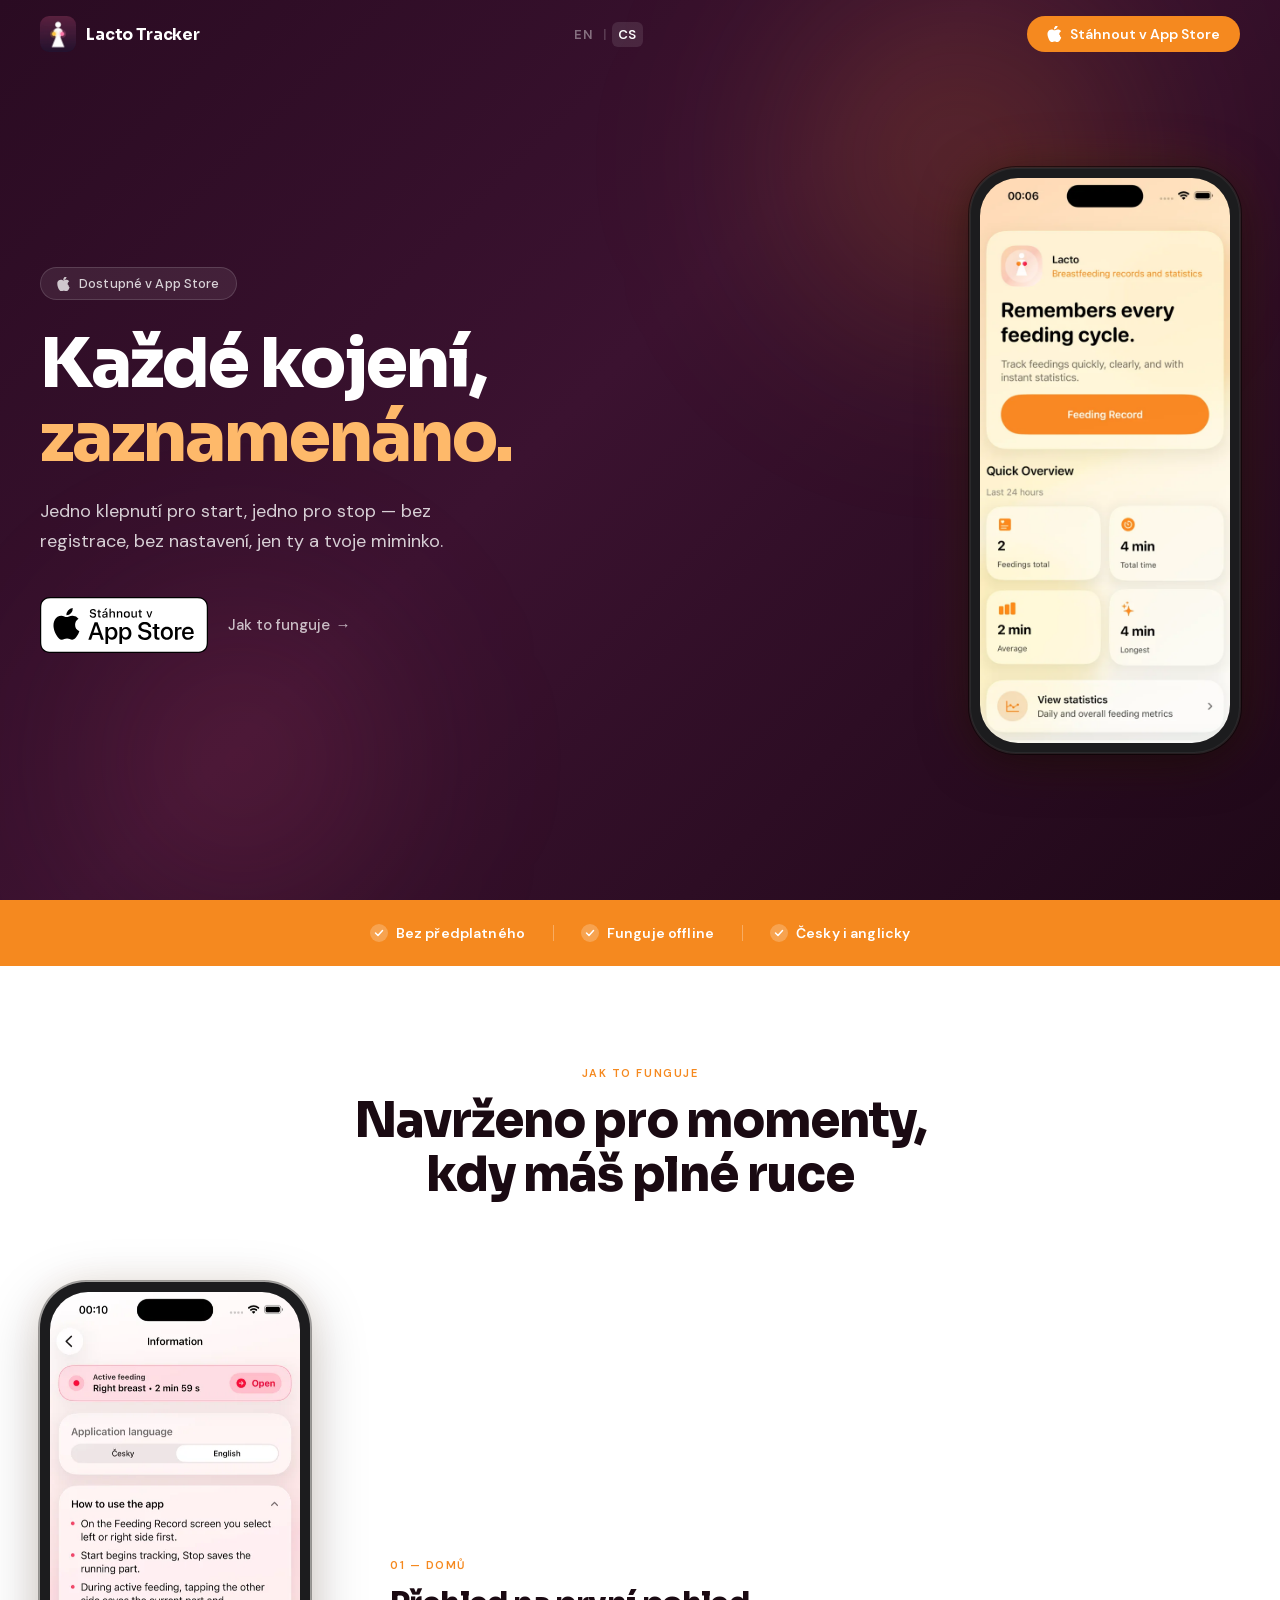
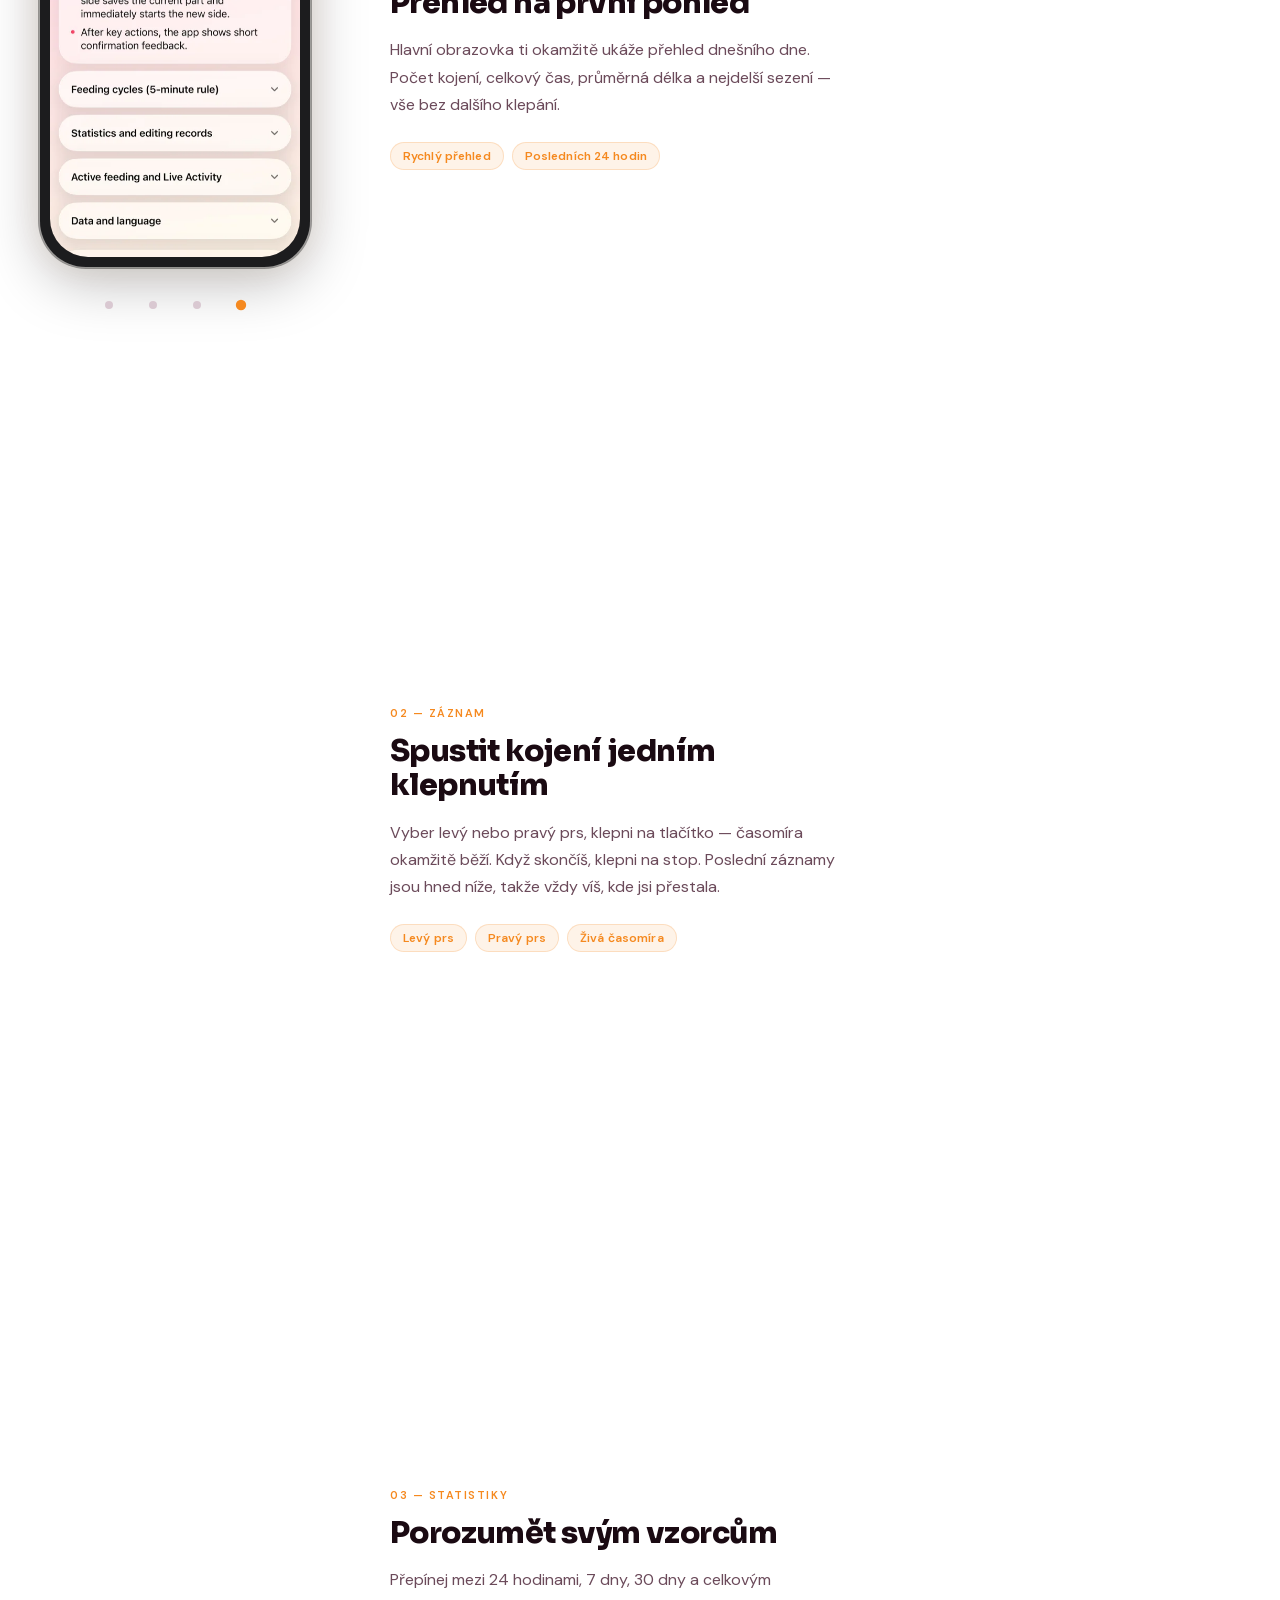
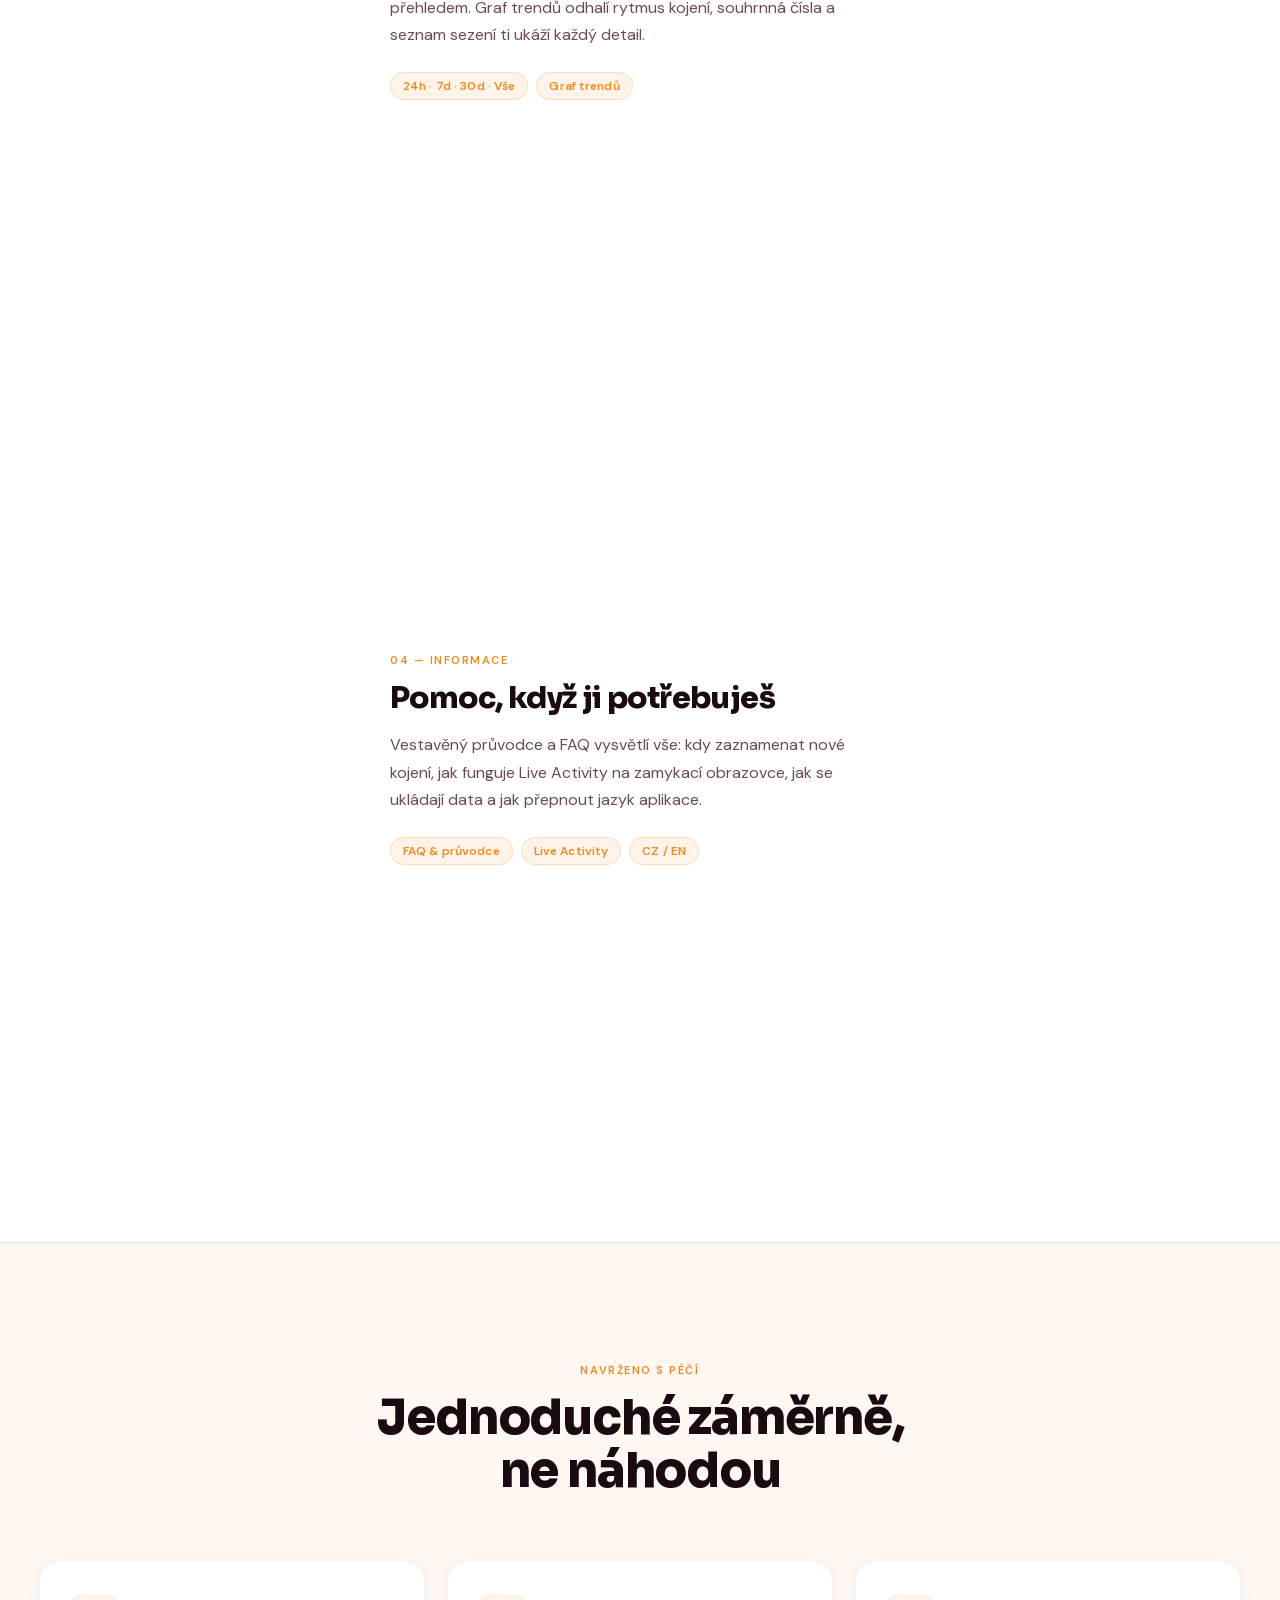
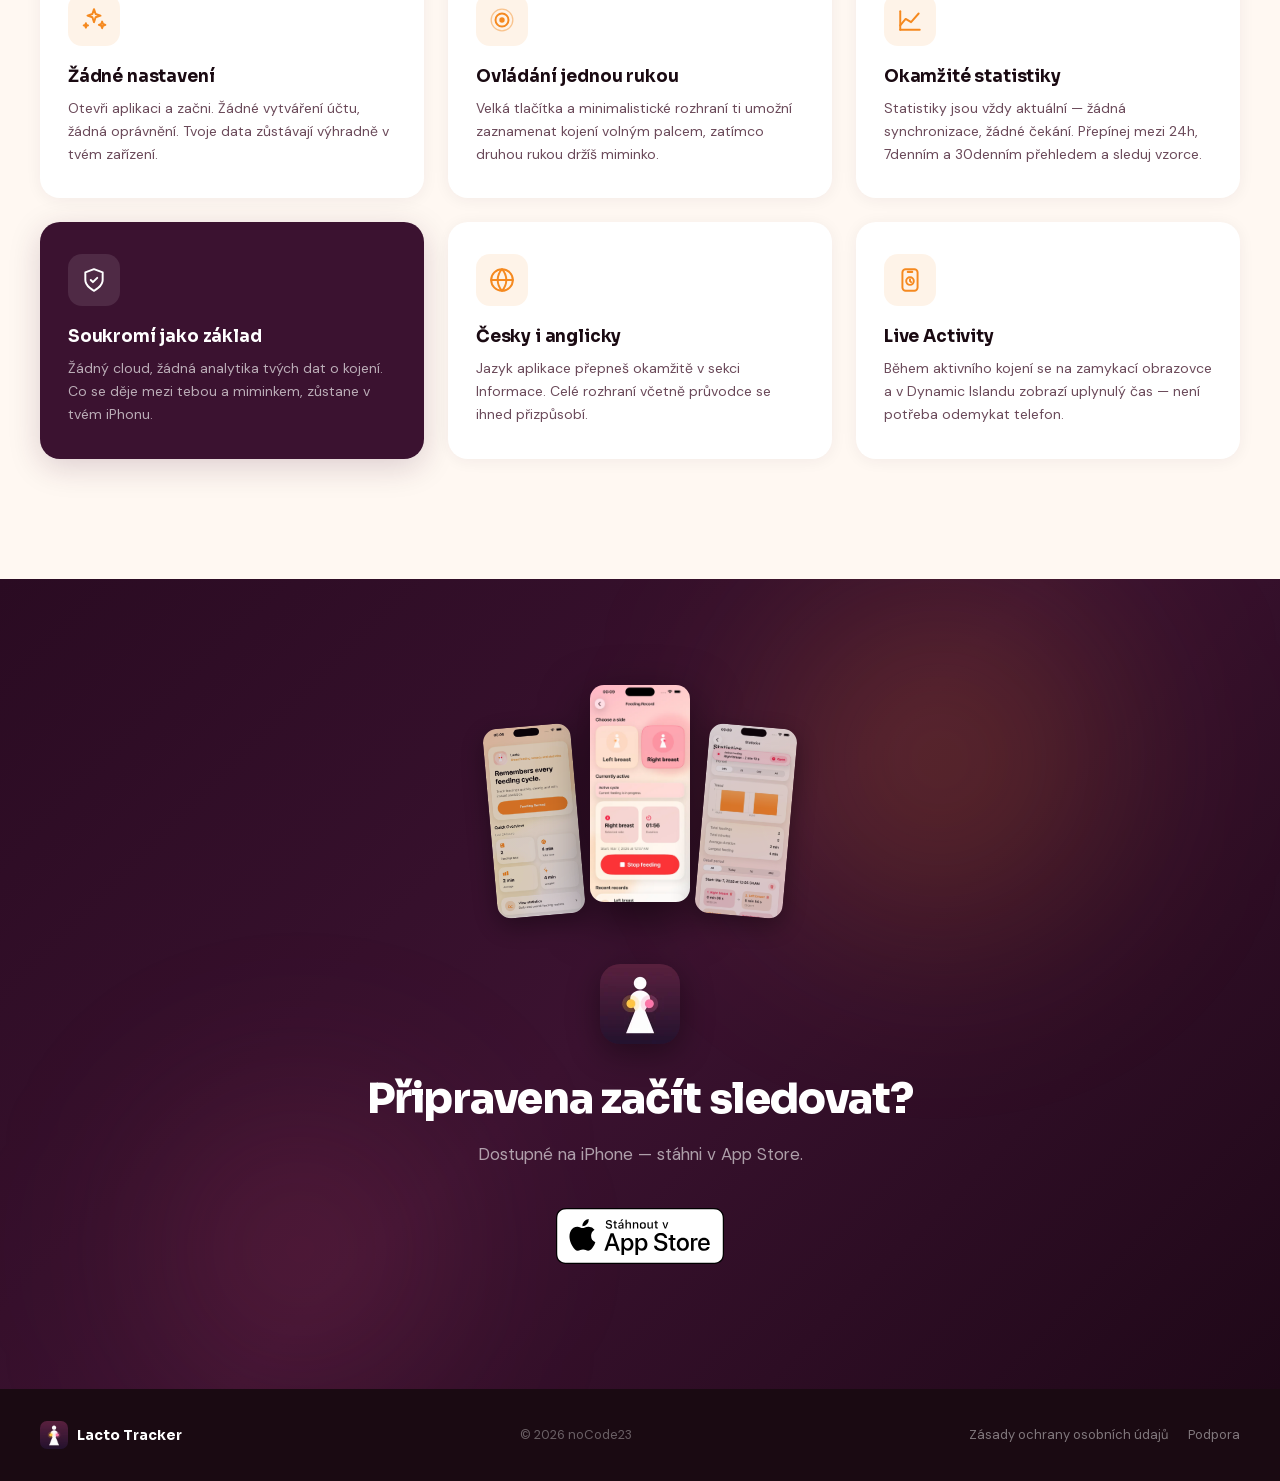
==== index-cs.html @ 5ad86d24 "Fix accessibility: move aria-hidden off showcase-phone-col to not hide buttons Co-Authored-By: Claud" ====
<!DOCTYPE html>
<html lang="cs">
<head>
  <meta charset="UTF-8" />
  <meta name="viewport" content="width=device-width, initial-scale=1.0" />
  <title>Lacto Tracker — Každé kojení, zaznamenáno.</title>
  <meta name="description" content="Jednoduchá aplikace pro sledování kojení. Jedno klepnutí pro start, jedno pro stop. Bez registrace, funguje offline." />
  <meta name="keywords" content="sledování kojení, aplikace kojení, kojení záznam, kojící maminky, aplikace pro maminky, tracker kojení, kojení iPhone, kojení statistiky, délka kojení, levý pravý prs, kojení časomíra, novorozenec kojení" />
  <meta name="author" content="noCode23" />
  <meta name="robots" content="index, follow" />
  <link rel="canonical" href="https://nocode23.github.io/lacto-tracker-web/index-cs.html" />
  <link rel="alternate" hreflang="en"        href="https://nocode23.github.io/lacto-tracker-web/" />
  <link rel="alternate" hreflang="cs"        href="https://nocode23.github.io/lacto-tracker-web/index-cs.html" />
  <link rel="alternate" hreflang="x-default" href="https://nocode23.github.io/lacto-tracker-web/" />
  <link rel="icon" type="image/png" href="assets/images/app_logo.png" />
  <link rel="apple-touch-icon"      href="assets/images/app_logo.png" />

  <!-- Open Graph -->
  <meta property="og:type"        content="website" />
  <meta property="og:url"         content="https://nocode23.github.io/lacto-tracker-web/index-cs.html" />
  <meta property="og:title"       content="Lacto Tracker — Sledování kojení pro nové maminky" />
  <meta property="og:description" content="Jednoduchá aplikace pro sledování kojení. Jedno klepnutí pro start, jedno pro stop. Sleduj levý a pravý prs. Bez registrace, funguje offline." />
  <meta property="og:image"       content="https://nocode23.github.io/lacto-tracker-web/assets/images/og-image.jpg" />
  <meta property="og:image:width"  content="1200" />
  <meta property="og:image:height" content="630" />
  <meta property="og:locale"      content="cs_CZ" />
  <meta property="og:locale:alternate" content="en_US" />
  <meta property="og:site_name"   content="Lacto Tracker" />

  <!-- Twitter Card -->
  <meta name="twitter:card"        content="summary_large_image" />
  <meta name="twitter:title"       content="Lacto Tracker — Sledování kojení pro nové maminky" />
  <meta name="twitter:description" content="Jednoduchá aplikace pro sledování kojení. Jedno klepnutí pro start, jedno pro stop. Sleduj levý a pravý prs. Bez registrace, funguje offline." />
  <meta name="twitter:image"       content="https://nocode23.github.io/lacto-tracker-web/assets/images/og-image.jpg" />

  <!-- iOS / App Store -->
  <meta name="apple-itunes-app" content="app-id=6760203009" />

  <!-- Structured Data -->
  <script type="application/ld+json">
  {
    "@context": "https://schema.org",
    "@type": "SoftwareApplication",
    "name": "Lacto Tracker",
    "description": "Jednoduchá aplikace pro sledování kojení. Jedno klepnutí pro start, jedno pro stop. Sleduj levý a pravý prs. Bez registrace, funguje offline. Jednorázová platba, žádné předplatné.",
    "url": "https://nocode23.github.io/lacto-tracker-web/index-cs.html",
    "applicationCategory": "Utilities/Fitness",
    "operatingSystem": "iOS",
    "offers": {
      "@type": "Offer",
      "price": "79",
      "priceCurrency": "CZK"
    },
    "author": {
      "@type": "Organization",
      "name": "noCode23"
    }
  }
  </script>

  <link rel="stylesheet" href="assets/css/main.css" />
</head>

<body>

  <!-- ═══════════════════════════════════════════════════════════
       NAVIGATION
  ════════════════════════════════════════════════════════════════ -->
  <nav id="nav" aria-label="Hlavní navigace">
    <a href="index-cs.html" class="nav-brand">
      <picture>
        <source srcset="assets/images/app_logo.webp" type="image/webp" />
        <img src="assets/images/app_logo.png" alt="Lacto Tracker ikona" class="nav-logo" />
      </picture>
      <span class="nav-name">Lacto Tracker</span>
    </a>
    <div class="lang-switch">
      <a href="index.html" class="lang-link">EN</a>
      <span class="lang-sep">|</span>
      <a href="index-cs.html" class="lang-link active">CS</a>
    </div>
    <a href="https://apps.apple.com/cz/app/lacto-tracker/id6760203009?l=cs" class="btn-nav-download" aria-label="Stáhnout Lacto Tracker v App Store" target="_blank" rel="noopener">
      <svg viewBox="0 0 20 20" fill="currentColor" aria-hidden="true" width="16" height="16">
        <path d="M15.25 10.68c-.03-2.77 2.27-4.1 2.37-4.17-1.29-1.89-3.3-2.15-4.02-2.17-1.71-.17-3.34 1.01-4.21 1.01-.86 0-2.19-.98-3.59-.95-1.85.03-3.57 1.08-4.52 2.73C-.3 9.77 1.08 14.7 2.8 17.46c.87 1.26 1.92 2.67 3.3 2.62 1.32-.05 1.82-.84 3.42-.84 1.6 0 2.05.84 3.45.81.03 0 .04 0 .07 0 1.4-.02 2.42-1.33 3.31-2.62.63-.91 1.12-1.92 1.43-2.97-.03-.01-1.57-.6-1.59-2.78zM12.22 2.58C13.02 1.59 13.55.24 13.39-.96c-1.19.05-2.66.8-3.52 1.77-.77.88-1.37 2.27-1.2 3.6 1.32.1 2.66-.64 3.55-1.83z"/>
      </svg>
      Stáhnout v App Store
    </a>
  </nav>

  <!-- ═══════════════════════════════════════════════════════════
       HERO
  ════════════════════════════════════════════════════════════════ -->
  <section id="hero" aria-label="Úvod">
    <div class="glow-blob glow-blob--orange" aria-hidden="true"></div>
    <div class="glow-blob glow-blob--pink"   aria-hidden="true"></div>

    <div class="hero-inner">
      <div class="hero-text">
        <div class="hero-badge">
          <svg viewBox="0 0 14 14" fill="rgba(255,255,255,0.75)" aria-hidden="true" width="14" height="14">
            <path d="M10.54 7.35c-.02-1.98 1.62-2.94 1.69-2.98-.92-1.35-2.36-1.53-2.87-1.55-1.22-.12-2.38.72-3 .72-.61 0-1.56-.7-2.56-.68-1.32.02-2.54.77-3.22 1.95C-.22 6.97.77 10.5 2 12.47c.62.9 1.37 1.91 2.35 1.87.94-.04 1.3-.6 2.44-.6 1.14 0 1.46.6 2.46.58.02 0 .03 0 .05 0 1-.01 1.72-.95 2.36-1.87.45-.65.8-1.37 1.02-2.12-.02-.01-1.12-.43-1.14-1.98zM8.73 1.84C9.3 1.14 9.68.17 9.57-.77 8.72-.73 7.72-.22 7.12.49c-.55.63-.98 1.62-.86 2.57.94.07 1.9-.46 2.47-1.22z"/>
          </svg>
          Dostupné v App Store
        </div>

        <h1 class="hero-headline">
          Každé kojení,<br><span class="accent">zaznamenáno.</span>
        </h1>

        <p class="hero-subtitle">
          Jedno klepnutí pro start, jedno pro stop — bez registrace, bez nastavení, jen ty a tvoje miminko.
        </p>

        <div class="hero-ctas">
          <a href="https://apps.apple.com/cz/app/lacto-tracker/id6760203009?l=cs" class="appstore-badge" target="_blank" rel="noopener">
            <img src="assets/images/App_Store_Badge_CZ_RGB_wht_092917.svg" alt="Stáhnout v App Store" />
          </a>
          <a href="#showcase" class="btn-hero-ghost">
            Jak to funguje <span aria-hidden="true">→</span>
          </a>
        </div>
      </div>

      <div class="hero-phone-wrap" aria-hidden="true">
        <div class="iphone-frame">
          <div class="iphone-screen">
            <picture>
              <source srcset="assets/images/main_screen.webp" type="image/webp" />
              <img src="assets/images/main_screen.png" alt="Hlavní obrazovka Lacto Tracker" />
            </picture>
          </div>
        </div>
      </div>
    </div>
  </section>

  <!-- ═══════════════════════════════════════════════════════════
       VALUE STRIP
  ════════════════════════════════════════════════════════════════ -->
  <div id="value-strip" role="list" aria-label="Klíčové vlastnosti">
    <div class="value-strip-inner">
      <div class="value-item" role="listitem">
        <span class="value-check" aria-hidden="true">
          <svg viewBox="0 0 10 10"><polyline points="1.5,5 4,7.5 8.5,2.5" stroke="white" stroke-width="1.5" fill="none" stroke-linecap="round" stroke-linejoin="round"/></svg>
        </span>
        Bez předplatného
      </div>
      <div class="value-item" role="listitem">
        <span class="value-check" aria-hidden="true">
          <svg viewBox="0 0 10 10"><polyline points="1.5,5 4,7.5 8.5,2.5" stroke="white" stroke-width="1.5" fill="none" stroke-linecap="round" stroke-linejoin="round"/></svg>
        </span>
        Funguje offline
      </div>
      <div class="value-item" role="listitem">
        <span class="value-check" aria-hidden="true">
          <svg viewBox="0 0 10 10"><polyline points="1.5,5 4,7.5 8.5,2.5" stroke="white" stroke-width="1.5" fill="none" stroke-linecap="round" stroke-linejoin="round"/></svg>
        </span>
        Česky i anglicky
      </div>
    </div>
  </div>

  <!-- ═══════════════════════════════════════════════════════════
       STICKY SHOWCASE
  ════════════════════════════════════════════════════════════════ -->
  <section id="showcase" aria-label="Jak to funguje">
    <div class="showcase-header fade-in">
      <p class="section-label">Jak to funguje</p>
      <h2 class="section-title">
        <span class="line">Navrženo pro momenty,</span>
        <span class="line">kdy máš plné ruce</span>
      </h2>
    </div>

    <div class="showcase-layout">
      <div class="showcase-phone-col">
        <div class="showcase-iphone" id="showcasePhone" aria-hidden="true">
          <div class="showcase-screen" id="showcaseScreen">
            <picture>
              <source srcset="assets/images/main_screen.webp" type="image/webp" />
              <img src="assets/images/main_screen.png" alt="Hlavní obrazovka" class="active" data-step="0" loading="lazy" />
            </picture>
            <picture>
              <source srcset="assets/images/feeding_record.webp" type="image/webp" />
              <img src="assets/images/feeding_record.png" alt="Záznam kojení" data-step="1" loading="lazy" />
            </picture>
            <picture>
              <source srcset="assets/images/statistics.webp" type="image/webp" />
              <img src="assets/images/statistics.png" alt="Statistiky" data-step="2" loading="lazy" />
            </picture>
            <picture>
              <source srcset="assets/images/information.webp" type="image/webp" />
              <img src="assets/images/information.png" alt="Informace" data-step="3" loading="lazy" />
            </picture>
          </div>
        </div>

        <div class="showcase-dots" id="showcaseDots" role="tablist" aria-label="Obrazovky aplikace">
          <button class="dot active" data-index="0" role="tab" aria-selected="true"  aria-label="Hlavní obrazovka"></button>
          <button class="dot"        data-index="1" role="tab" aria-selected="false" aria-label="Záznam kojení"></button>
          <button class="dot"        data-index="2" role="tab" aria-selected="false" aria-label="Statistiky"></button>
          <button class="dot"        data-index="3" role="tab" aria-selected="false" aria-label="Informace"></button>
        </div>
      </div>

      <div class="showcase-steps-col" id="showcaseSteps">

        <article class="showcase-step active" data-step="0">
          <div class="step-content">
            <p class="step-eyebrow">01 — Domů</p>
            <h3 class="step-title">Přehled na první pohled</h3>
            <p class="step-desc">Hlavní obrazovka ti okamžitě ukáže přehled dnešního dne. Počet kojení, celkový čas, průměrná délka a nejdelší sezení — vše bez dalšího klepání.</p>
            <div class="step-tags">
              <span class="tag">Rychlý přehled</span>
              <span class="tag">Posledních 24 hodin</span>
            </div>
          </div>
        </article>

        <article class="showcase-step" data-step="1">
          <div class="step-content">
            <p class="step-eyebrow">02 — Záznam</p>
            <h3 class="step-title">Spustit kojení jedním klepnutím</h3>
            <p class="step-desc">Vyber levý nebo pravý prs, klepni na tlačítko — časomíra okamžitě běží. Když skončíš, klepni na stop. Poslední záznamy jsou hned níže, takže vždy víš, kde jsi přestala.</p>
            <div class="step-tags">
              <span class="tag">Levý prs</span>
              <span class="tag">Pravý prs</span>
              <span class="tag">Živá časomíra</span>
            </div>
          </div>
        </article>

        <article class="showcase-step" data-step="2">
          <div class="step-content">
            <p class="step-eyebrow">03 — Statistiky</p>
            <h3 class="step-title">Porozumět svým vzorcům</h3>
            <p class="step-desc">Přepínej mezi 24 hodinami, 7 dny, 30 dny a celkovým přehledem. Graf trendů odhalí rytmus kojení, souhrnná čísla a seznam sezení ti ukáží každý detail.</p>
            <div class="step-tags">
              <span class="tag">24h · 7d · 30d · Vše</span>
              <span class="tag">Graf trendů</span>
            </div>
          </div>
        </article>

        <article class="showcase-step" data-step="3">
          <div class="step-content">
            <p class="step-eyebrow">04 — Informace</p>
            <h3 class="step-title">Pomoc, když ji potřebuješ</h3>
            <p class="step-desc">Vestavěný průvodce a FAQ vysvětlí vše: kdy zaznamenat nové kojení, jak funguje Live Activity na zamykací obrazovce, jak se ukládají data a jak přepnout jazyk aplikace.</p>
            <div class="step-tags">
              <span class="tag">FAQ & průvodce</span>
              <span class="tag">Live Activity</span>
              <span class="tag">CZ / EN</span>
            </div>
          </div>
        </article>

      </div>
    </div>
  </section>

  <!-- ═══════════════════════════════════════════════════════════
       FEATURES GRID
  ════════════════════════════════════════════════════════════════ -->
  <section id="features" aria-label="Funkce">
    <div class="features-header fade-in">
      <p class="section-label">Navrženo s péčí</p>
      <h2 class="section-title">
        <span class="line">Jednoduché záměrně,</span>
        <span class="line">ne náhodou</span>
      </h2>
    </div>

    <div class="features-grid" id="featuresGrid">
      <article class="feature-card">
        <div class="feature-icon" aria-hidden="true">
          <svg viewBox="0 0 24 24" fill="none" stroke="currentColor" stroke-width="1.8" stroke-linecap="round" stroke-linejoin="round" width="26" height="26">
            <path d="M12 2l1.5 4.5L18 8l-4.5 1.5L12 14l-1.5-4.5L6 8l4.5-1.5Z"/>
            <path d="M19.5 13.5l.8 2.2 2.2.8-2.2.8-.8 2.2-.8-2.2-2.2-.8 2.2-.8z"/>
            <path d="M4.5 15l.5 1.5 1.5.5-1.5.5-.5 1.5-.5-1.5-1.5-.5 1.5-.5z"/>
          </svg>
        </div>
        <h3 class="feature-title">Žádné nastavení</h3>
        <p class="feature-desc">Otevři aplikaci a začni. Žádné vytváření účtu, žádná oprávnění. Tvoje data zůstávají výhradně v tvém zařízení.</p>
      </article>

      <article class="feature-card">
        <div class="feature-icon" aria-hidden="true">
          <svg viewBox="0 0 24 24" fill="none" stroke="currentColor" stroke-width="1.8" stroke-linecap="round" stroke-linejoin="round" width="26" height="26">
            <circle cx="12" cy="12" r="2.5" fill="currentColor" stroke="none"/>
            <circle cx="12" cy="12" r="6"/>
            <circle cx="12" cy="12" r="10" stroke-width="1.2" opacity="0.45"/>
          </svg>
        </div>
        <h3 class="feature-title">Ovládání jednou rukou</h3>
        <p class="feature-desc">Velká tlačítka a minimalistické rozhraní ti umožní zaznamenat kojení volným palcem, zatímco druhou rukou držíš miminko.</p>
      </article>

      <article class="feature-card">
        <div class="feature-icon" aria-hidden="true">
          <svg viewBox="0 0 24 24" fill="none" stroke="currentColor" stroke-width="1.8" stroke-linecap="round" stroke-linejoin="round" width="26" height="26">
            <polyline points="3 17 8 11 13 14 20 6"/>
            <line x1="3" y1="21" x2="21" y2="21"/>
            <line x1="3" y1="21" x2="3" y2="4"/>
          </svg>
        </div>
        <h3 class="feature-title">Okamžité statistiky</h3>
        <p class="feature-desc">Statistiky jsou vždy aktuální — žádná synchronizace, žádné čekání. Přepínej mezi 24h, 7denním a 30denním přehledem a sleduj vzorce.</p>
      </article>

      <article class="feature-card feature-card--featured">
        <div class="feature-icon" aria-hidden="true">
          <svg viewBox="0 0 24 24" fill="none" stroke="currentColor" stroke-width="1.8" stroke-linecap="round" stroke-linejoin="round" width="26" height="26">
            <path d="M12 22s8-4 8-10V5l-8-3-8 3v7c0 6 8 10 8 10z"/>
            <polyline points="9 12 11 14 15 10"/>
          </svg>
        </div>
        <h3 class="feature-title">Soukromí jako základ</h3>
        <p class="feature-desc">Žádný cloud, žádná analytika tvých dat o kojení. Co se děje mezi tebou a miminkem, zůstane v tvém iPhonu.</p>
      </article>

      <article class="feature-card">
        <div class="feature-icon" aria-hidden="true">
          <svg viewBox="0 0 24 24" fill="none" stroke="currentColor" stroke-width="1.8" stroke-linecap="round" stroke-linejoin="round" width="26" height="26">
            <circle cx="12" cy="12" r="10"/>
            <line x1="2" y1="12" x2="22" y2="12"/>
            <path d="M12 2a15.3 15.3 0 0 1 4 10 15.3 15.3 0 0 1-4 10 15.3 15.3 0 0 1-4-10 15.3 15.3 0 0 1 4-10z"/>
          </svg>
        </div>
        <h3 class="feature-title">Česky i anglicky</h3>
        <p class="feature-desc">Jazyk aplikace přepneš okamžitě v sekci Informace. Celé rozhraní včetně průvodce se ihned přizpůsobí.</p>
      </article>

      <article class="feature-card">
        <div class="feature-icon" aria-hidden="true">
          <svg viewBox="0 0 24 24" fill="none" stroke="currentColor" stroke-width="1.8" stroke-linecap="round" stroke-linejoin="round" width="26" height="26">
            <rect x="5" y="2" width="14" height="20" rx="3"/>
            <rect x="9" y="3.5" width="6" height="2" rx="1" fill="currentColor" stroke="none"/>
            <circle cx="12" cy="13" r="3.5"/>
            <polyline points="12 11.5 12 13 13 14"/>
          </svg>
        </div>
        <h3 class="feature-title">Live Activity</h3>
        <p class="feature-desc">Během aktivního kojení se na zamykací obrazovce a v Dynamic Islandu zobrazí uplynulý čas — není potřeba odemykat telefon.</p>
      </article>
    </div>
  </section>

  <!-- ═══════════════════════════════════════════════════════════
       FINAL CTA
  ════════════════════════════════════════════════════════════════ -->
  <section id="cta" aria-label="Výzva ke stažení">
    <div class="glow-blob glow-blob--orange" style="top:-60px;right:100px;opacity:0.5;" aria-hidden="true"></div>
    <div class="glow-blob glow-blob--pink"   style="bottom:-60px;left:100px;opacity:0.5;" aria-hidden="true"></div>

    <div class="cta-inner fade-in">
      <div class="cta-phones" aria-hidden="true">
        <picture>
          <source srcset="assets/images/main_screen.webp" type="image/webp" />
          <img src="assets/images/main_screen.png" class="cta-phone-thumb" loading="lazy" alt="" />
        </picture>
        <picture>
          <source srcset="assets/images/feeding_record.webp" type="image/webp" />
          <img src="assets/images/feeding_record.png" class="cta-phone-thumb cta-phone-thumb--center" loading="lazy" alt="" />
        </picture>
        <picture>
          <source srcset="assets/images/statistics.webp" type="image/webp" />
          <img src="assets/images/statistics.png" class="cta-phone-thumb cta-phone-thumb--right" loading="lazy" alt="" />
        </picture>
      </div>
      <picture>
        <source srcset="assets/images/app_logo.webp" type="image/webp" />
        <img src="assets/images/app_logo.png" alt="Lacto Tracker ikona" class="cta-logo" loading="lazy" />
      </picture>
      <h2 class="cta-title">Připravena začít sledovat?</h2>
      <p class="cta-subtitle">Dostupné na iPhone — stáhni v App Store.</p>
      <a href="https://apps.apple.com/cz/app/lacto-tracker/id6760203009?l=cs" class="appstore-badge" target="_blank" rel="noopener">
        <img src="assets/images/App_Store_Badge_CZ_RGB_wht_092917.svg" alt="Stáhnout v App Store" loading="lazy" />
      </a>
    </div>
  </section>

  <!-- ═══════════════════════════════════════════════════════════
       FOOTER
  ════════════════════════════════════════════════════════════════ -->
  <footer id="footer">
    <div class="footer-inner">
      <a href="index-cs.html" class="footer-brand">
        <picture>
          <source srcset="assets/images/app_logo.webp" type="image/webp" />
          <img src="assets/images/app_logo.png" alt="Lacto Tracker ikona" class="footer-logo" loading="lazy" />
        </picture>
        <span class="footer-name">Lacto Tracker</span>
      </a>
      <p class="footer-copy">© 2026 noCode23</p>
      <nav class="footer-links" aria-label="Patičkové odkazy">
        <a href="privacy-policy-cs.html" class="footer-link">Zásady ochrany osobních údajů</a>
        <a href="mailto:support@nocode23.com" class="footer-link">Podpora</a>
      </nav>
    </div>
  </footer>

  <script src="assets/js/main.js"></script>

</body>
</html>
---- assets/css/main.css ----
/* ─── Self-hosted Fonts ─────────────────────────────────────── */
@font-face {
  font-family: 'DM Sans';
  font-style: normal;
  font-weight: 300 600;
  font-display: swap;
  src: url('../fonts/dm-sans-latin-ext.woff2') format('woff2');
  unicode-range: U+0100-02BA, U+02BD-02C5, U+02C7-02CC, U+02CE-02D7, U+02DD-02FF, U+0304, U+0308, U+0329, U+1D00-1DBF, U+1E00-1E9F, U+1EF2-1EFF, U+2020, U+20A0-20AB, U+20AD-20C0, U+2113, U+2C60-2C7F, U+A720-A7FF;
}
@font-face {
  font-family: 'DM Sans';
  font-style: normal;
  font-weight: 300 600;
  font-display: swap;
  src: url('../fonts/dm-sans-latin.woff2') format('woff2');
  unicode-range: U+0000-00FF, U+0131, U+0152-0153, U+02BB-02BC, U+02C6, U+02DA, U+02DC, U+0304, U+0308, U+0329, U+2000-206F, U+20AC, U+2122, U+2191, U+2193, U+2212, U+2215, U+FEFF, U+FFFD;
}
@font-face {
  font-family: 'DM Sans';
  font-style: italic;
  font-weight: 400;
  font-display: swap;
  src: url('../fonts/dm-sans-italic-latin-ext.woff2') format('woff2');
  unicode-range: U+0100-02BA, U+02BD-02C5, U+02C7-02CC, U+02CE-02D7, U+02DD-02FF, U+0304, U+0308, U+0329, U+1D00-1DBF, U+1E00-1E9F, U+1EF2-1EFF, U+2020, U+20A0-20AB, U+20AD-20C0, U+2113, U+2C60-2C7F, U+A720-A7FF;
}
@font-face {
  font-family: 'DM Sans';
  font-style: italic;
  font-weight: 400;
  font-display: swap;
  src: url('../fonts/dm-sans-italic-latin.woff2') format('woff2');
  unicode-range: U+0000-00FF, U+0131, U+0152-0153, U+02BB-02BC, U+02C6, U+02DA, U+02DC, U+0304, U+0308, U+0329, U+2000-206F, U+20AC, U+2122, U+2191, U+2193, U+2212, U+2215, U+FEFF, U+FFFD;
}
@font-face {
  font-family: 'Sora';
  font-style: normal;
  font-weight: 400 800;
  font-display: swap;
  src: url('../fonts/sora-latin-ext.woff2') format('woff2');
  unicode-range: U+0100-02BA, U+02BD-02C5, U+02C7-02CC, U+02CE-02D7, U+02DD-02FF, U+0304, U+0308, U+0329, U+1D00-1DBF, U+1E00-1E9F, U+1EF2-1EFF, U+2020, U+20A0-20AB, U+20AD-20C0, U+2113, U+2C60-2C7F, U+A720-A7FF;
}
@font-face {
  font-family: 'Sora';
  font-style: normal;
  font-weight: 400 800;
  font-display: swap;
  src: url('../fonts/sora-latin.woff2') format('woff2');
  unicode-range: U+0000-00FF, U+0131, U+0152-0153, U+02BB-02BC, U+02C6, U+02DA, U+02DC, U+0304, U+0308, U+0329, U+2000-206F, U+20AC, U+2122, U+2191, U+2193, U+2212, U+2215, U+FEFF, U+FFFD;
}

/* ─── Reset & Base ──────────────────────────────────────────── */
*, *::before, *::after { box-sizing: border-box; margin: 0; padding: 0; }

:root {
  --cream:        #FFF8F2;
  --orange:       #F5891F;
  --orange-light: #FEB96A;
  --pink:         #E8527A;
  --plum:         #3B1230;
  --text:         #1A0A12;
  --muted:        #6B4A5A;
  --white:        #FFFFFF;
}

html { scroll-behavior: smooth; }

body {
  font-family: 'DM Sans', sans-serif;
  background: var(--cream);
  color: var(--text);
  overflow-x: hidden;
  -webkit-font-smoothing: antialiased;
}

h1, h2, h3, h4, h5 { font-family: 'Sora', sans-serif; }

img { display: block; max-width: 100%; }

a { text-decoration: none; color: inherit; }

/* ─── Navigation ────────────────────────────────────────────── */
#nav {
  position: fixed;
  top: 0; left: 0; right: 0;
  z-index: 1000;
  padding: 0 40px;
  height: 68px;
  display: flex;
  align-items: center;
  justify-content: space-between;
  transition: background 0.35s ease, backdrop-filter 0.35s ease, box-shadow 0.35s ease;
}

#nav.scrolled {
  background: rgba(59, 18, 48, 0.88);
  backdrop-filter: blur(16px);
  -webkit-backdrop-filter: blur(16px);
  box-shadow: 0 1px 0 rgba(255,255,255,0.06);
}

.nav-brand {
  display: flex;
  align-items: center;
  gap: 10px;
}

.nav-logo {
  width: 36px;
  height: 36px;
  border-radius: 9px;
  object-fit: cover;
  flex-shrink: 0;
}

.nav-name {
  font-family: 'Sora', sans-serif;
  font-weight: 700;
  font-size: 16px;
  color: var(--white);
  letter-spacing: -0.01em;
}

.btn-nav-download {
  display: inline-flex;
  align-items: center;
  gap: 7px;
  background: var(--orange);
  color: var(--white);
  font-family: 'DM Sans', sans-serif;
  font-weight: 600;
  font-size: 14px;
  padding: 9px 20px;
  border-radius: 50px;
  transition: background 0.2s ease, transform 0.15s ease;
  white-space: nowrap;
}

.btn-nav-download:hover {
  background: #e07b14;
  transform: translateY(-1px);
}

/* ─── Hero ──────────────────────────────────────────────────── */
#hero {
  min-height: 100vh;
  background: linear-gradient(135deg, #2a0b22 0%, var(--plum) 45%, #1f0818 100%);
  position: relative;
  overflow: hidden;
  display: flex;
  align-items: center;
  padding: 100px 40px 80px;
}

.glow-blob {
  position: absolute;
  border-radius: 50%;
  filter: blur(90px);
  pointer-events: none;
}

.glow-blob--orange {
  width: 480px;
  height: 480px;
  background: radial-gradient(circle, rgba(245,137,31,0.28) 0%, transparent 70%);
  top: -80px;
  right: 80px;
}

.glow-blob--pink {
  width: 400px;
  height: 400px;
  background: radial-gradient(circle, rgba(232,82,122,0.22) 0%, transparent 70%);
  bottom: -60px;
  left: 40px;
}

/* ─── Hero entrance animations ─────────────────────────────── */
@keyframes heroFadeUp {
  from { opacity: 0; transform: translateY(32px); }
  to   { opacity: 1; transform: translateY(0); }
}

@keyframes heroFadeIn {
  from { opacity: 0; }
  to   { opacity: 1; }
}

@keyframes heroSlideIn {
  from { opacity: 0; transform: translateX(40px) scale(0.96); }
  to   { opacity: 1; transform: translateX(0) scale(1); }
}

.hero-badge    { animation: heroFadeUp 0.6s ease both; animation-delay: 0.1s; }
.hero-headline { animation: heroFadeUp 0.6s ease both; animation-delay: 0.25s; }
.hero-subtitle { animation: heroFadeUp 0.6s ease both; animation-delay: 0.4s; }
.hero-ctas     { animation: heroFadeUp 0.6s ease both; animation-delay: 0.55s; }

.hero-phone-wrap { animation: heroSlideIn 0.8s cubic-bezier(0.22, 1, 0.36, 1) both; animation-delay: 0.3s; }

.glow-blob--orange { animation: heroFadeIn 1.2s ease both; animation-delay: 0.2s; }
.glow-blob--pink   { animation: heroFadeIn 1.2s ease both; animation-delay: 0.4s; }

@media (prefers-reduced-motion: reduce) {
  .hero-badge, .hero-headline, .hero-subtitle, .hero-ctas,
  .hero-phone-wrap, .glow-blob--orange, .glow-blob--pink {
    animation: none;
  }
  .iphone-frame { animation: none; }
}

.hero-inner {
  max-width: 1360px;
  margin: 0 auto;
  width: 100%;
  display: flex;
  align-items: center;
  justify-content: space-between;
  gap: 60px;
  position: relative;
  z-index: 1;
}

.hero-text {
  flex: 1;
  max-width: 520px;
}

.hero-badge {
  display: inline-flex;
  align-items: center;
  gap: 8px;
  background: rgba(255,255,255,0.08);
  border: 1px solid rgba(255,255,255,0.14);
  border-radius: 50px;
  padding: 7px 16px;
  font-size: 13px;
  font-weight: 500;
  color: rgba(255,255,255,0.80);
  margin-bottom: 28px;
  letter-spacing: 0.01em;
}

.hero-badge svg { width: 14px; height: 14px; flex-shrink: 0; }

.hero-headline {
  font-size: clamp(42px, 5.5vw, 68px);
  font-weight: 800;
  line-height: 1.08;
  color: var(--white);
  letter-spacing: -0.03em;
  margin-bottom: 22px;
}

.hero-headline .accent { color: var(--orange-light); }

.hero-subtitle {
  font-size: 18px;
  line-height: 1.65;
  color: rgba(255,255,255,0.80);
  margin-bottom: 40px;
  max-width: 440px;
}

.hero-ctas {
  display: flex;
  align-items: center;
  gap: 20px;
  flex-wrap: wrap;
}

.btn-hero-primary {
  display: inline-flex;
  align-items: center;
  gap: 10px;
  background: var(--orange);
  color: var(--white);
  font-family: 'DM Sans', sans-serif;
  font-weight: 600;
  font-size: 16px;
  padding: 14px 28px;
  border-radius: 50px;
  transition: background 0.2s ease, transform 0.15s ease, box-shadow 0.2s ease;
  box-shadow: 0 4px 24px rgba(245,137,31,0.35);
}

.btn-hero-primary:hover {
  background: #e07b14;
  transform: translateY(-2px);
  box-shadow: 0 8px 32px rgba(245,137,31,0.45);
}

.btn-hero-primary svg { width: 20px; height: 20px; flex-shrink: 0; }

.appstore-badge {
  display: inline-block;
  transition: opacity 0.2s ease, transform 0.15s ease;
}

.appstore-badge:hover {
  opacity: 0.82;
  transform: translateY(-2px);
}

.appstore-badge img {
  display: block;
  height: 56px;
  width: auto;
}

.btn-hero-ghost {
  font-size: 15px;
  font-weight: 500;
  color: rgba(255,255,255,0.72);
  display: inline-flex;
  align-items: center;
  gap: 6px;
  transition: color 0.2s ease;
}

.btn-hero-ghost:hover { color: var(--white); }

/* ─── iPhone Mockup ─────────────────────────────────────────── */
.hero-phone-wrap {
  flex-shrink: 0;
  display: flex;
  justify-content: center;
}

.iphone-frame {
  width: 270px;
  height: 585px;
  background: #1C1C1E;
  border-radius: 46px;
  padding: 10px;
  box-shadow:
    0 0 0 1px rgba(255,255,255,0.10),
    0 0 0 2px rgba(0,0,0,0.5),
    0 8px 48px rgba(0,0,0,0.60),
    0 0 60px rgba(245,137,31,0.15),
    inset 0 0 0 1px rgba(255,255,255,0.06);
  animation: float 6s ease-in-out infinite;
  position: relative;
}

@keyframes float {
  0%   { transform: translateY(0px); }
  50%  { transform: translateY(-16px); }
  100% { transform: translateY(0px); }
}

.iphone-screen {
  width: 100%;
  height: 100%;
  border-radius: 38px;
  overflow: hidden;
  background: #000;
  position: relative;
}

.iphone-screen img {
  width: 100%;
  height: 100%;
  object-fit: cover;
  object-position: top center;
}

/* ─── Value Strip ───────────────────────────────────────────── */
#value-strip {
  background: var(--orange);
  padding: 0 40px;
}

.value-strip-inner {
  max-width: 1360px;
  margin: 0 auto;
  display: flex;
  align-items: center;
  justify-content: center;
  flex-wrap: wrap;
  padding: 20px 0;
}

.value-item {
  display: flex;
  align-items: center;
  gap: 8px;
  font-size: 14px;
  font-weight: 600;
  color: var(--white);
  padding: 4px 28px;
  letter-spacing: 0.01em;
  position: relative;
}

.value-item + .value-item::before {
  content: '';
  position: absolute;
  left: 0;
  top: 50%;
  transform: translateY(-50%);
  height: 16px;
  width: 1px;
  background: rgba(255,255,255,0.3);
}

.value-check {
  width: 18px;
  height: 18px;
  background: rgba(255,255,255,0.22);
  border-radius: 50%;
  display: flex;
  align-items: center;
  justify-content: center;
  flex-shrink: 0;
}

.value-check svg { width: 10px; height: 10px; }

/* ─── Section helpers ───────────────────────────────────────── */
.section-label {
  font-family: 'DM Sans', sans-serif;
  font-size: 11px;
  font-weight: 700;
  letter-spacing: 0.14em;
  text-transform: uppercase;
  color: var(--orange);
  margin-bottom: 14px;
}

.section-title {
  font-size: clamp(30px, 3.8vw, 48px);
  font-weight: 800;
  letter-spacing: -0.025em;
  line-height: 1.12;
  color: var(--text);
}

.section-title .line { display: block; }

/* ─── Fade-in animation ─────────────────────────────────────── */
.fade-in {
  opacity: 0;
  transform: translateY(28px);
  transition: opacity 0.65s ease, transform 0.65s ease;
}

.fade-in.visible {
  opacity: 1;
  transform: translateY(0);
}

/* ─── Sticky Showcase ───────────────────────────────────────── */
#showcase {
  background: var(--white);
  padding: 100px 40px 0;
}

.showcase-header {
  max-width: 1360px;
  margin: 0 auto 80px;
  text-align: center;
}

.showcase-layout {
  max-width: 1360px;
  margin: 0 auto;
  display: flex;
  align-items: flex-start;
  gap: 80px;
}

.showcase-phone-col {
  flex: 0 0 auto;
  width: 270px;
  position: sticky;
  top: calc(50vh - 292px);
}

.showcase-iphone {
  width: 270px;
  height: 585px;
  background: #1C1C1E;
  border-radius: 46px;
  padding: 10px;
  box-shadow:
    0 0 0 1px rgba(255,255,255,0.10),
    0 0 0 2px rgba(0,0,0,0.35),
    0 16px 56px rgba(0,0,0,0.25),
    0 0 40px rgba(245,137,31,0.08);
  position: relative;
}

.showcase-screen {
  width: 100%;
  height: 100%;
  border-radius: 38px;
  overflow: hidden;
  background: #000;
  position: relative;
}

.showcase-screen img {
  position: absolute;
  inset: 0;
  width: 100%;
  height: 100%;
  object-fit: cover;
  object-position: top center;
  transition: opacity 0.5s ease;
}

.showcase-screen img.active { opacity: 1; }
.showcase-screen img:not(.active) { opacity: 0; }

.showcase-dots {
  display: flex;
  justify-content: center;
  gap: 0;
  margin-top: 16px;
}

.dot {
  width: 44px;
  height: 44px;
  border-radius: 50%;
  background: transparent;
  cursor: pointer;
  border: none;
  padding: 0;
  position: relative;
  flex-shrink: 0;
}

.dot::after {
  content: '';
  position: absolute;
  width: 8px;
  height: 8px;
  border-radius: 50%;
  background: #D9C8D1;
  top: 50%;
  left: 50%;
  transform: translate(-50%, -50%);
  transition: background 0.25s ease, transform 0.25s ease;
}

.dot.active::after {
  background: var(--orange);
  transform: translate(-50%, -50%) scale(1.3);
}

.showcase-steps-col {
  flex: 1;
  padding-bottom: 100px;
}

.showcase-step {
  min-height: 85vh;
  display: flex;
  align-items: center;
  opacity: 0.25;
  transition: opacity 0.4s ease;
}

.showcase-step.active { opacity: 1; }

.step-content { max-width: 460px; }

.step-eyebrow {
  font-size: 11px;
  font-weight: 700;
  letter-spacing: 0.14em;
  text-transform: uppercase;
  color: var(--orange);
  margin-bottom: 14px;
}

.step-title {
  font-family: 'Sora', sans-serif;
  font-size: 30px;
  font-weight: 800;
  letter-spacing: -0.02em;
  line-height: 1.15;
  color: var(--text);
  margin-bottom: 16px;
}

.step-desc {
  font-size: 16px;
  line-height: 1.7;
  color: var(--muted);
  margin-bottom: 24px;
}

.step-tags {
  display: flex;
  flex-wrap: wrap;
  gap: 8px;
}

.tag {
  display: inline-block;
  font-size: 12px;
  font-weight: 600;
  color: var(--orange);
  background: rgba(245,137,31,0.10);
  border: 1px solid rgba(245,137,31,0.20);
  padding: 5px 12px;
  border-radius: 50px;
  letter-spacing: 0.01em;
}

/* ─── Features Grid ─────────────────────────────────────────── */
#features {
  background: var(--cream);
  padding: 120px 40px;
  border-top: 1px solid #EDE0D8;
}

.features-header {
  max-width: 1360px;
  margin: 0 auto 64px;
  text-align: center;
}

.features-grid {
  max-width: 1360px;
  margin: 0 auto;
  display: grid;
  grid-template-columns: repeat(3, 1fr);
  gap: 24px;
}

.feature-card {
  background: var(--white);
  border-radius: 20px;
  padding: 32px 28px;
  box-shadow: 0 2px 16px rgba(59,18,48,0.06);
  transition: transform 0.25s ease, box-shadow 0.25s ease;
  opacity: 0;
  transform: translateY(28px);
}

.feature-card.visible {
  opacity: 1;
  transform: translateY(0);
  transition: opacity 0.55s ease, transform 0.55s ease, box-shadow 0.25s ease;
}

.feature-card:hover {
  transform: translateY(-5px);
  box-shadow: 0 8px 32px rgba(59,18,48,0.10);
}

.feature-icon {
  width: 52px;
  height: 52px;
  background: rgba(245,137,31,0.10);
  border-radius: 14px;
  display: flex;
  align-items: center;
  justify-content: center;
  margin-bottom: 20px;
  color: var(--orange);
}

.feature-title {
  font-family: 'Sora', sans-serif;
  font-size: 17px;
  font-weight: 700;
  color: var(--text);
  margin-bottom: 10px;
  letter-spacing: -0.01em;
}

.feature-desc {
  font-size: 14px;
  line-height: 1.65;
  color: var(--muted);
}

.feature-card--featured {
  background: var(--plum);
  box-shadow: 0 8px 32px rgba(59,18,48,0.18);
}

.feature-card--featured .feature-title { color: var(--white); }
.feature-card--featured .feature-desc  { color: rgba(255,255,255,0.65); }
.feature-card--featured .feature-icon  { background: rgba(255,255,255,0.10); color: var(--white); }
.feature-card--featured:hover          { box-shadow: 0 12px 40px rgba(59,18,48,0.28); }

/* ─── Final CTA ─────────────────────────────────────────────── */
#cta {
  background: linear-gradient(135deg, #2a0b22 0%, var(--plum) 50%, #1f0818 100%);
  padding: 120px 40px;
  text-align: center;
  position: relative;
  overflow: hidden;
}

#cta .glow-blob { opacity: 0.6; }

.cta-inner {
  position: relative;
  z-index: 1;
  max-width: 600px;
  margin: 0 auto;
}

.cta-phones {
  display: flex;
  justify-content: center;
  align-items: flex-end;
  gap: 12px;
  margin-bottom: 48px;
}

.cta-phone-thumb {
  width: 88px;
  height: 190px;
  object-fit: cover;
  object-position: top;
  border-radius: 14px;
  box-shadow: 0 8px 24px rgba(0,0,0,0.45);
  opacity: 0.80;
  transform: rotate(-5deg);
}

.cta-phone-thumb--center {
  width: 100px;
  height: 217px;
  opacity: 1;
  transform: rotate(0deg) translateY(-14px);
  box-shadow: 0 16px 48px rgba(0,0,0,0.55);
}

.cta-phone-thumb--right { transform: rotate(5deg); }

.cta-logo {
  width: 80px;
  height: 80px;
  border-radius: 20px;
  margin: 0 auto 28px;
  object-fit: cover;
  box-shadow: 0 8px 32px rgba(0,0,0,0.4);
}

.cta-title {
  font-size: clamp(28px, 4vw, 42px);
  font-weight: 800;
  color: var(--white);
  letter-spacing: -0.025em;
  margin-bottom: 16px;
}

.cta-subtitle {
  font-size: 17px;
  color: rgba(255,255,255,0.60);
  line-height: 1.6;
  margin-bottom: 40px;
}

.btn-cta {
  display: inline-flex;
  align-items: center;
  gap: 10px;
  background: var(--orange);
  color: var(--white);
  font-family: 'DM Sans', sans-serif;
  font-weight: 600;
  font-size: 16px;
  padding: 15px 32px;
  border-radius: 50px;
  box-shadow: 0 4px 28px rgba(245,137,31,0.40);
  transition: background 0.2s ease, transform 0.15s ease, box-shadow 0.2s ease;
}

.btn-cta:hover {
  background: #e07b14;
  transform: translateY(-2px);
  box-shadow: 0 8px 40px rgba(245,137,31,0.50);
}

.btn-cta svg { width: 20px; height: 20px; }

/* ─── Footer ────────────────────────────────────────────────── */
#footer {
  background: #1A0A12;
  padding: 32px 40px;
}

.footer-inner {
  max-width: 1360px;
  margin: 0 auto;
  display: flex;
  align-items: center;
  justify-content: space-between;
  gap: 20px;
  flex-wrap: wrap;
}

.footer-brand {
  display: flex;
  align-items: center;
  gap: 9px;
}

.footer-logo {
  width: 28px;
  height: 28px;
  border-radius: 7px;
  object-fit: cover;
}

.footer-name {
  font-family: 'Sora', sans-serif;
  font-size: 14px;
  font-weight: 700;
  color: var(--white);
}

.footer-copy {
  font-size: 13px;
  color: rgba(255,255,255,0.35);
}

.footer-links { display: flex; gap: 20px; }

.footer-link {
  font-size: 13px;
  color: rgba(255,255,255,0.45);
  transition: color 0.2s ease;
}

.footer-link:hover { color: rgba(255,255,255,0.80); }

/* ─── Responsive ────────────────────────────────────────────── */
@media (max-width: 768px) {
  #nav { padding: 0 20px; }
  .nav-name { font-size: 15px; }
  .btn-nav-download { font-size: 13px; padding: 8px 16px; }

  #hero { padding: 90px 24px 60px; }
  .hero-inner { flex-direction: column-reverse; align-items: center; gap: 40px; text-align: center; }
  .hero-text { max-width: 100%; }
  .hero-badge { margin-left: auto; margin-right: auto; }
  .hero-subtitle { margin-left: auto; margin-right: auto; }
  .hero-ctas { justify-content: center; }
  .glow-blob--orange { width: 280px; height: 280px; right: -40px; top: -40px; }
  .glow-blob--pink   { width: 240px; height: 240px; left: -40px; }

  #value-strip { padding: 0 24px; }
  .value-item { padding: 4px 16px; font-size: 13px; }

  #showcase { padding: 80px 24px 0; }
  .showcase-header { margin-bottom: 48px; }
  .showcase-layout { flex-direction: column; align-items: center; gap: 40px; }
  .showcase-phone-col { position: relative; top: unset; width: 220px; }
  .showcase-iphone { width: 220px; height: 477px; }
  .showcase-steps-col { padding-bottom: 60px; width: 100%; }
  .showcase-step { min-height: 0; padding: 48px 0; opacity: 1; }

  #features { padding: 80px 24px; }
  .features-grid { grid-template-columns: 1fr; gap: 16px; }

  #cta { padding: 80px 24px; }
  .cta-phones { gap: 8px; }
  .cta-phone-thumb { width: 72px; height: 156px; }
  .cta-phone-thumb--center { width: 84px; height: 182px; }

  #footer { padding: 28px 24px; }
  .footer-inner { flex-direction: column; text-align: center; gap: 12px; }
  .footer-brand { justify-content: center; }

  #privacy-hero  { padding: 110px 24px 60px; }
  #privacy-content { padding: 60px 24px 80px; }
  .privacy-lead  { padding: 22px 20px; }
  .privacy-section { padding: 22px 20px; gap: 14px; }
}

@media (max-width: 480px) {
  .hero-headline { font-size: 36px; }
  .value-item + .value-item::before { display: none; }
  .value-strip-inner { flex-direction: column; gap: 4px; }

  .nav-name { display: none; }

  .lang-switch {
    border: 1px solid rgba(255,255,255,0.20);
    border-radius: 8px;
    padding: 2px 4px;
    margin-right: 10px;
  }

  .lang-link { color: rgba(255,255,255,0.65); }
  .lang-link.active {
    color: var(--white);
    background: rgba(255,255,255,0.14);
  }
}

/* ─── Privacy pages ─────────────────────────────────────────── */
#privacy-hero {
  background: linear-gradient(135deg, #2a0b22 0%, var(--plum) 45%, #1f0818 100%);
  padding: 140px 40px 80px;
  position: relative;
  overflow: hidden;
  text-align: center;
}

#privacy-hero .glow-blob { opacity: 0.5; }

.privacy-hero-inner {
  position: relative;
  z-index: 1;
  max-width: 680px;
  margin: 0 auto;
}

.privacy-hero-inner .section-label { margin-bottom: 16px; }

.privacy-hero-inner h1 {
  font-family: 'Sora', sans-serif;
  font-size: clamp(32px, 5vw, 52px);
  font-weight: 800;
  color: var(--white);
  letter-spacing: -0.03em;
  line-height: 1.1;
  margin-bottom: 16px;
}

.privacy-updated {
  font-size: 14px;
  color: rgba(255,255,255,0.65);
}

#privacy-content {
  background: var(--cream);
  padding: 80px 40px 100px;
}

.privacy-inner {
  max-width: 760px;
  margin: 0 auto;
}

.privacy-lead {
  background: var(--white);
  border-radius: 20px;
  padding: 28px 32px;
  margin-bottom: 48px;
  box-shadow: 0 2px 16px rgba(59,18,48,0.06);
}

.privacy-lead p {
  font-size: 16px;
  line-height: 1.7;
  color: var(--muted);
  margin: 0 0 12px;
}

.privacy-lead p:last-child { margin-bottom: 0; }

.privacy-lead ul {
  margin: 12px 0 0;
  padding-left: 20px;
  color: var(--muted);
  font-size: 15px;
  line-height: 1.8;
}

.privacy-warning {
  display: flex;
  align-items: flex-start;
  gap: 10px;
  margin-top: 16px;
  padding: 12px 16px;
  background: rgba(245,137,31,0.08);
  border: 1px solid rgba(245,137,31,0.25);
  border-radius: 12px;
  font-size: 14px;
  font-weight: 600;
  color: #8a4b00;
}

.privacy-sections {
  display: flex;
  flex-direction: column;
  gap: 16px;
}

.privacy-section {
  background: var(--white);
  border-radius: 20px;
  padding: 28px 32px;
  box-shadow: 0 2px 16px rgba(59,18,48,0.06);
  display: flex;
  gap: 20px;
  align-items: flex-start;
}

.privacy-section--contact {
  background: linear-gradient(135deg, #fff8f2, #fff3eb);
  border: 1px solid rgba(245,137,31,0.18);
}

.privacy-num {
  flex-shrink: 0;
  width: 36px;
  height: 36px;
  border-radius: 10px;
  background: rgba(245,137,31,0.12);
  color: var(--orange);
  font-family: 'Sora', sans-serif;
  font-weight: 800;
  font-size: 14px;
  display: flex;
  align-items: center;
  justify-content: center;
}

.privacy-section-body h2 {
  font-family: 'Sora', sans-serif;
  font-size: 16px;
  font-weight: 700;
  color: var(--text);
  letter-spacing: -0.01em;
  margin-bottom: 8px;
}

.privacy-section-body p {
  font-size: 15px;
  line-height: 1.7;
  color: var(--muted);
  margin: 0;
}

.privacy-section-body a {
  color: var(--orange);
  text-decoration: underline;
  text-decoration-thickness: 1px;
  text-underline-offset: 2px;
}

/* ─── Language switcher ─────────────────────────────────────── */
.lang-switch {
  display: flex;
  align-items: center;
  gap: 4px;
  font-size: 13px;
  font-weight: 600;
  letter-spacing: 0.04em;
  margin-right: 16px;
}

.lang-link {
  color: rgba(255,255,255,0.40);
  padding: 4px 6px;
  border-radius: 6px;
  transition: color 0.2s ease, background 0.2s ease;
}

.lang-link:hover { color: rgba(255,255,255,0.85); }

.lang-link.active {
  color: var(--white);
  background: rgba(255,255,255,0.10);
}

.lang-sep {
  color: rgba(255,255,255,0.18);
  user-select: none;
}

/* ─── Tablet (769px – 1100px) ──────────────────────────────── */
@media (min-width: 769px) and (max-width: 1100px) {
  .features-grid { grid-template-columns: repeat(2, 1fr); }
  .showcase-layout { gap: 48px; }
  .hero-inner { gap: 40px; }
  .hero-text { max-width: 420px; }
}

/* ─── Large screens (1440px+) ───────────────────────────────── */
@media (min-width: 1440px) {
  /* Bigger hero phone */
  .iphone-frame {
    width: 310px;
    height: 672px;
  }

  .iphone-screen {
    border-radius: 44px;
  }

  /* More breathing room in hero */
  .hero-inner { gap: 100px; }
  .hero-text   { max-width: 600px; }
  .hero-subtitle { max-width: 520px; }

  /* Bigger showcase phone */
  .showcase-phone-col {
    width: 310px;
    top: calc(50vh - 336px);
  }

  .showcase-iphone {
    width: 310px;
    height: 672px;
  }

  .showcase-iphone .showcase-screen {
    border-radius: 44px;
  }

  .showcase-layout { gap: 120px; }
  .step-content    { max-width: 560px; }
  .step-title      { font-size: 36px; }
  .step-desc       { font-size: 17px; }
}

/* ─── Extra large screens (1920px+) ────────────────────────── */
@media (min-width: 1920px) {
  .iphone-frame {
    width: 340px;
    height: 737px;
  }

  .showcase-phone-col {
    width: 340px;
    top: calc(50vh - 368px);
  }

  .showcase-iphone {
    width: 340px;
    height: 737px;
  }

  .showcase-layout { gap: 160px; }
  .step-content    { max-width: 640px; }
}
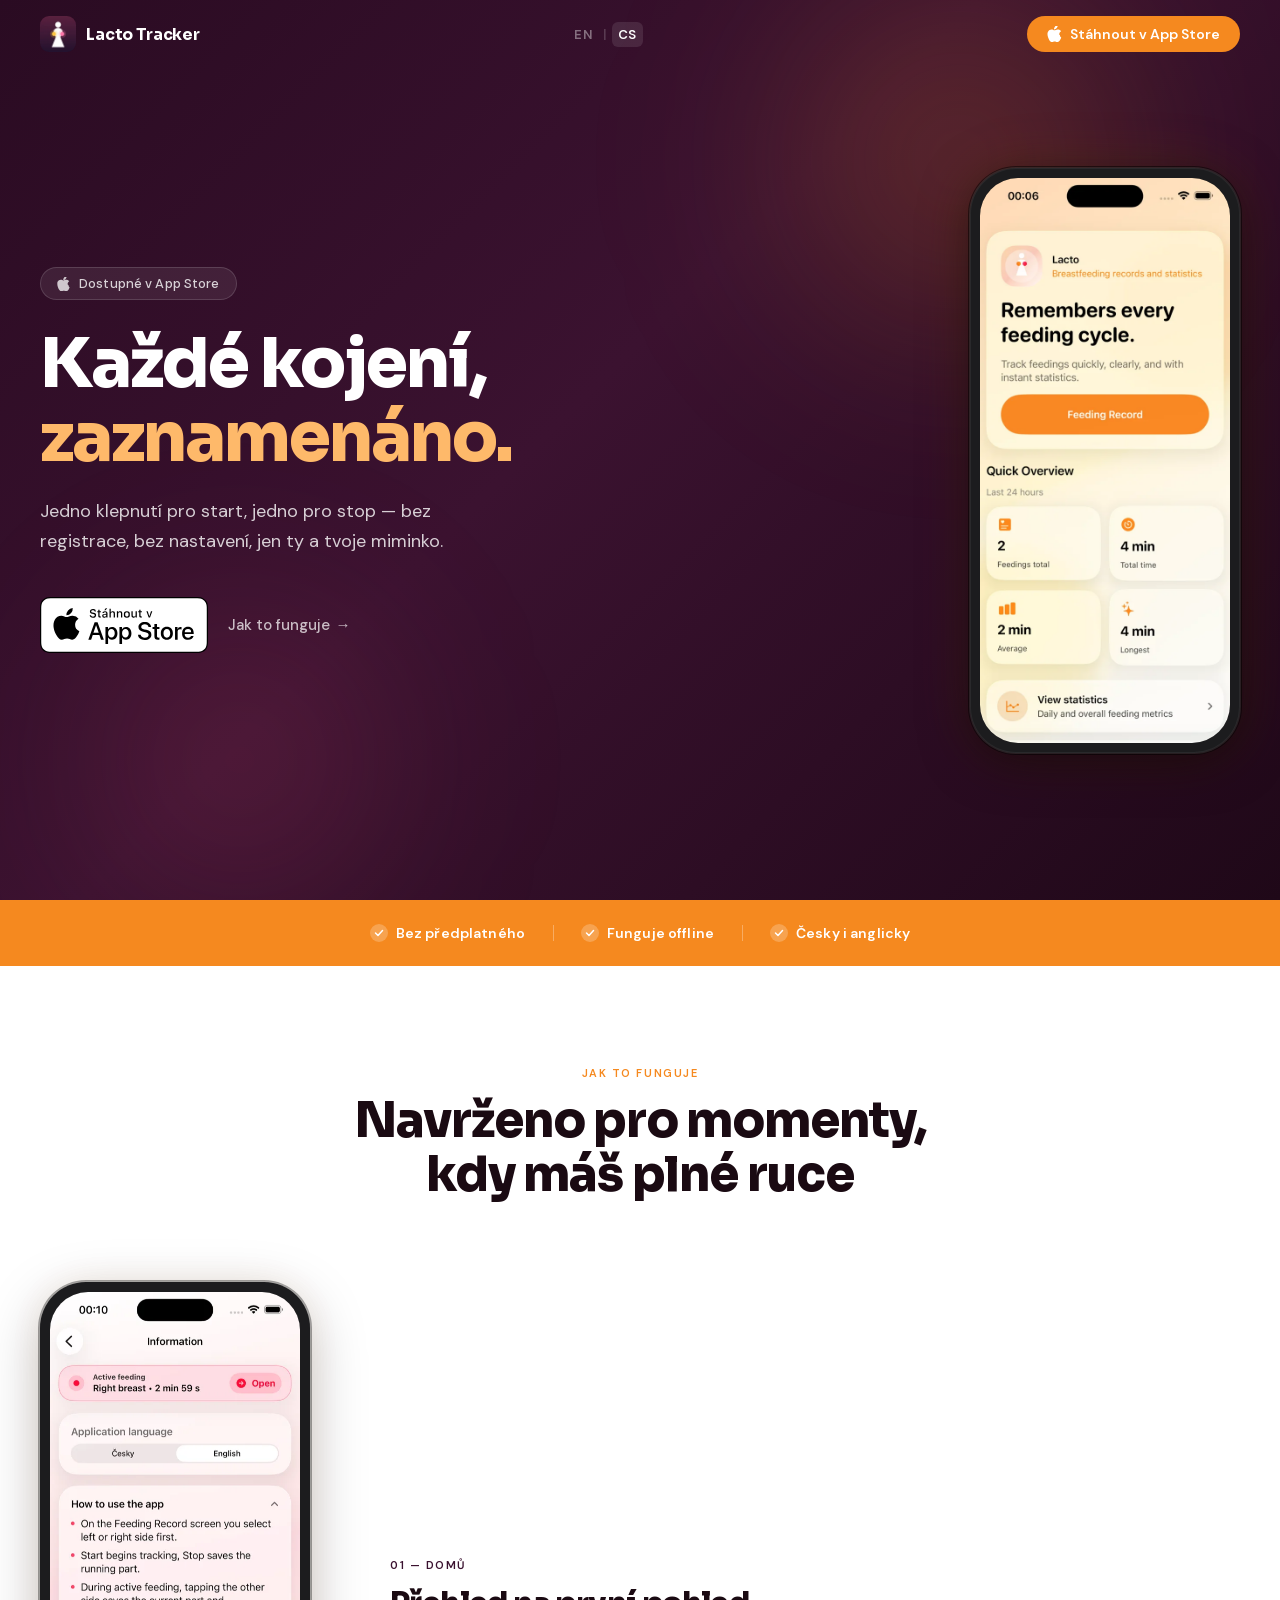
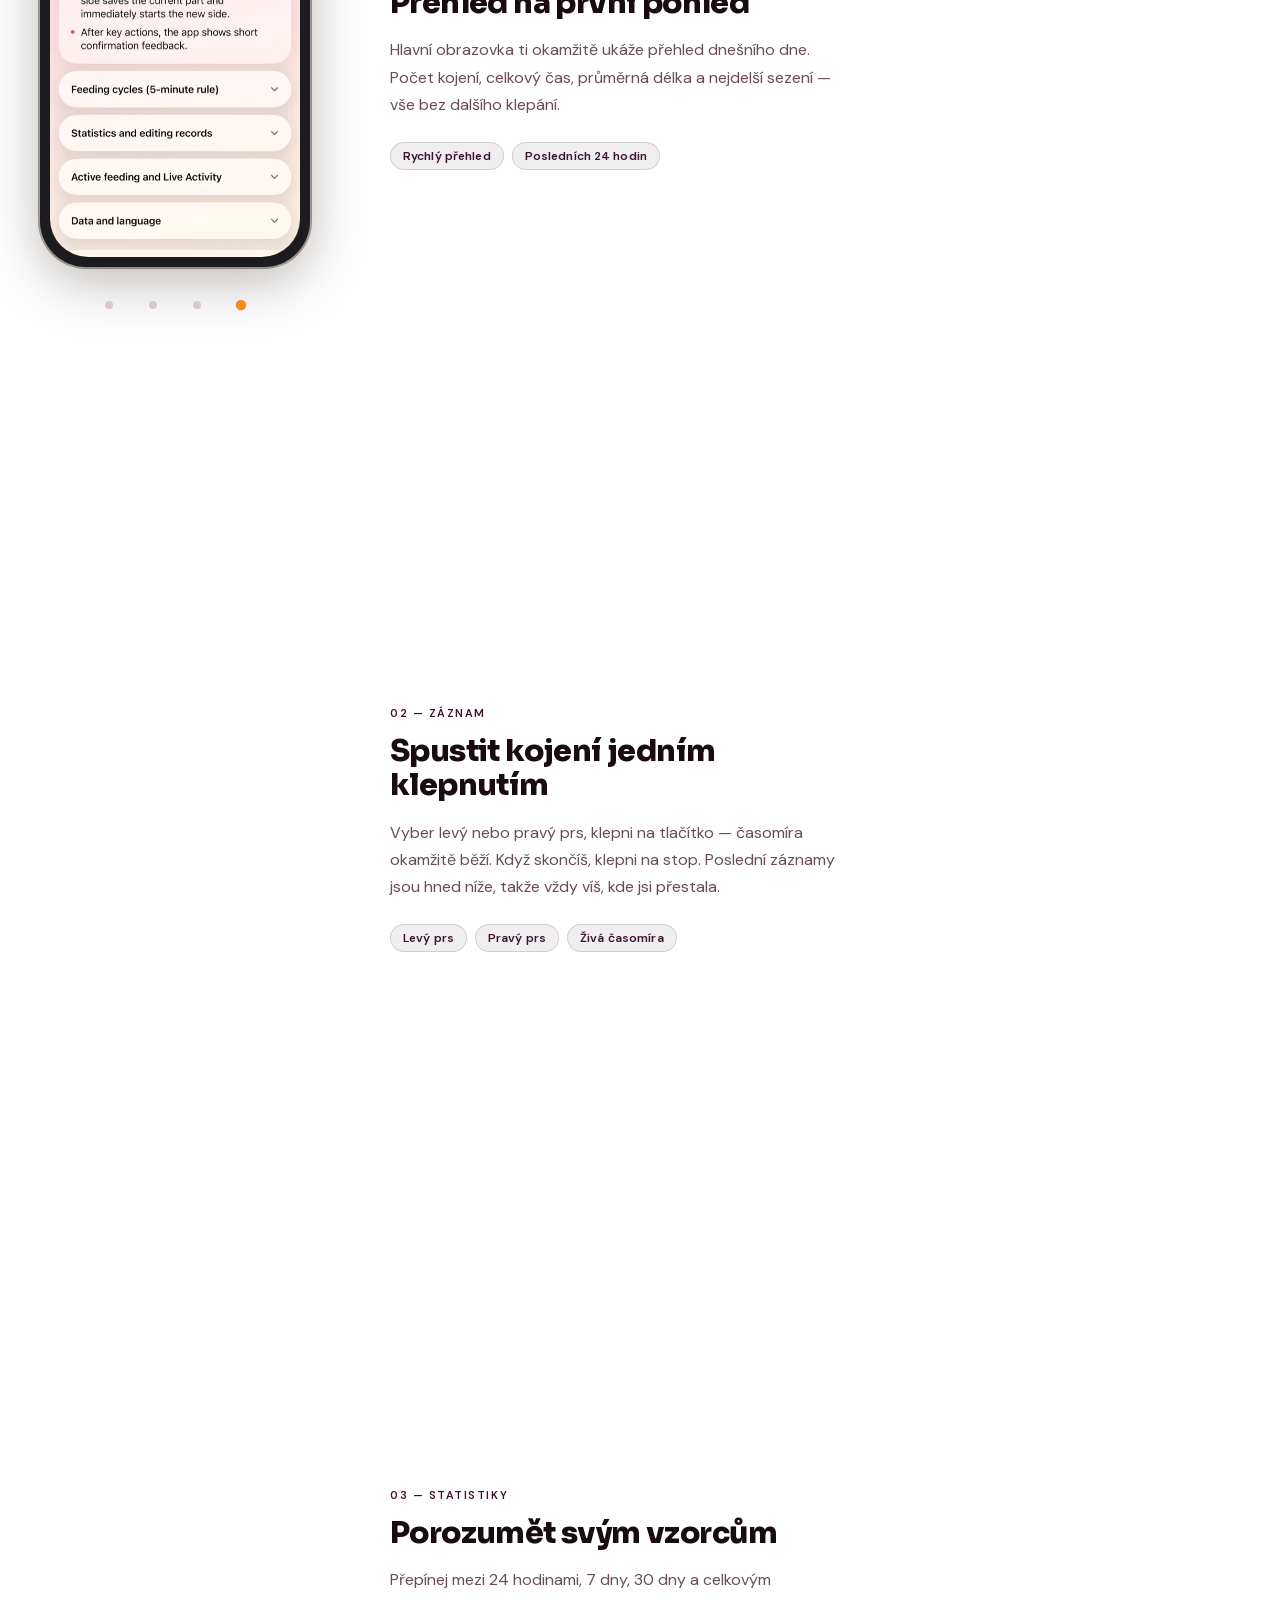
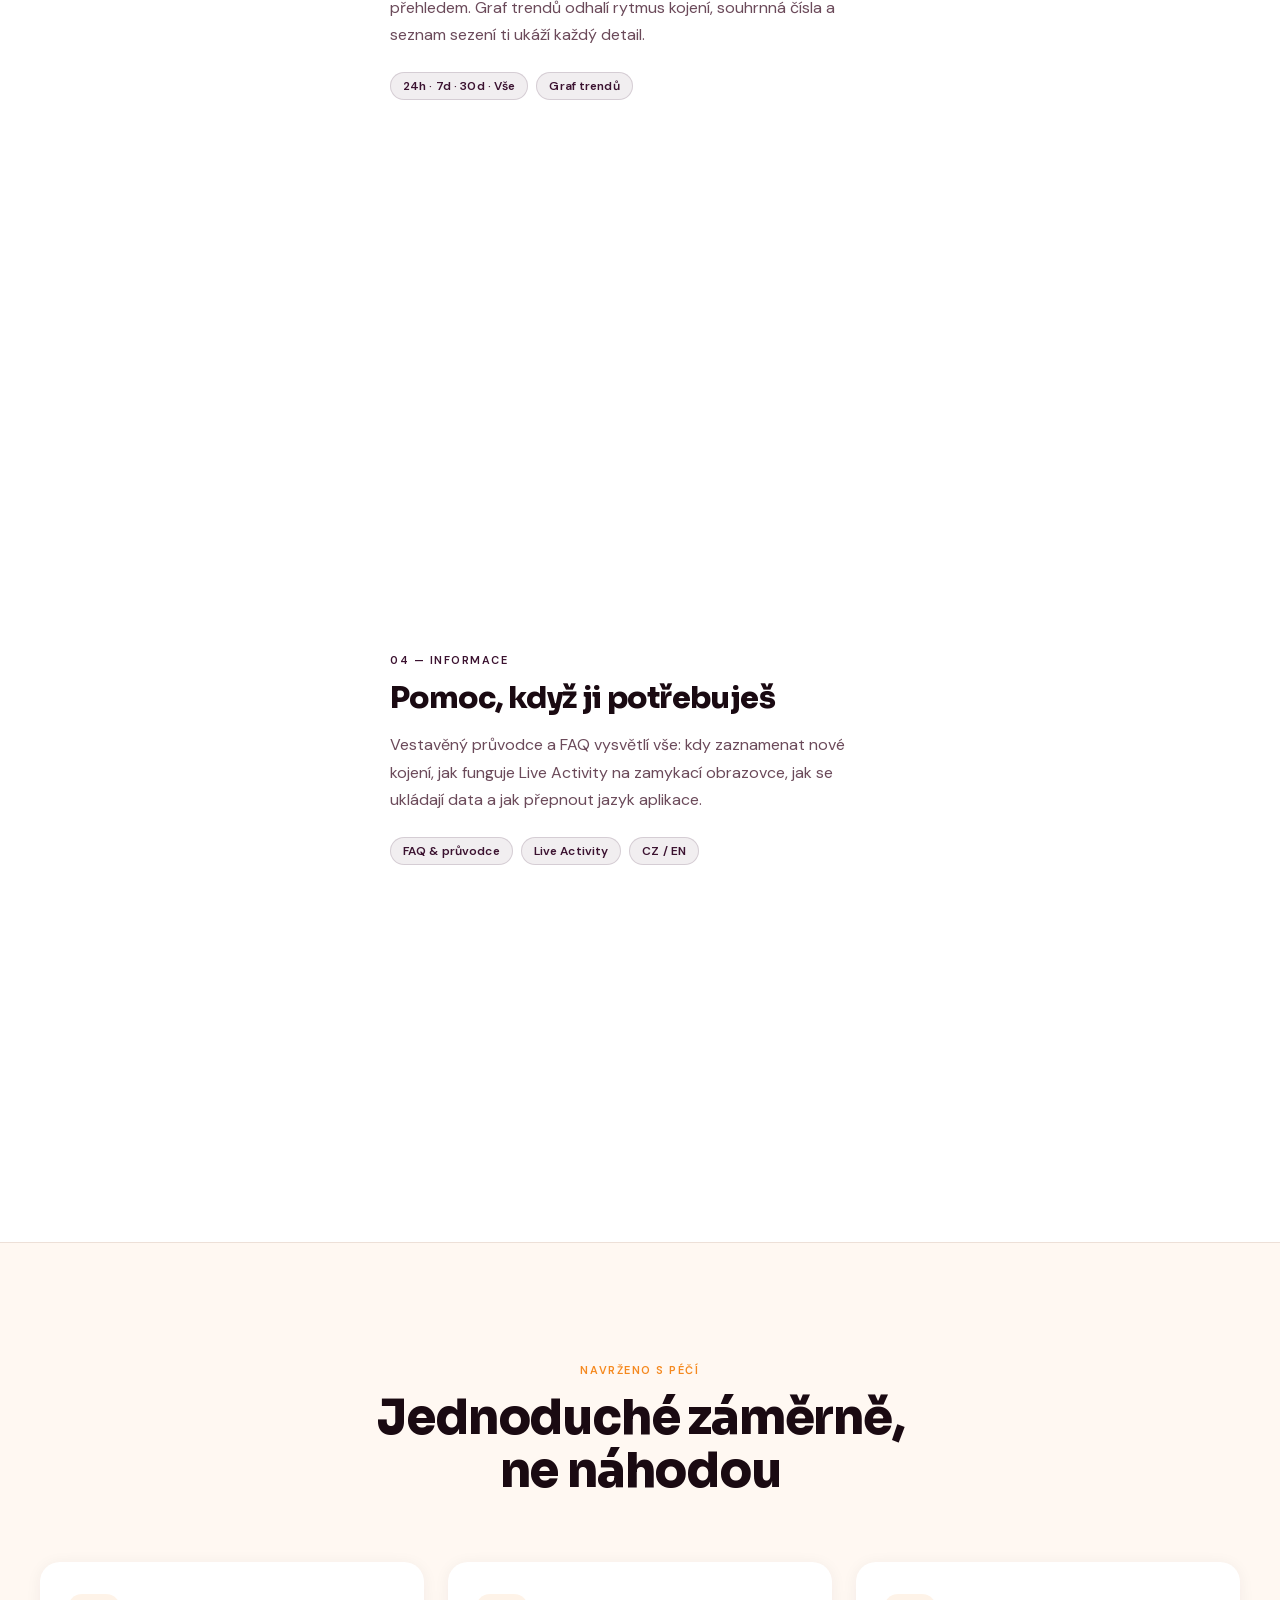
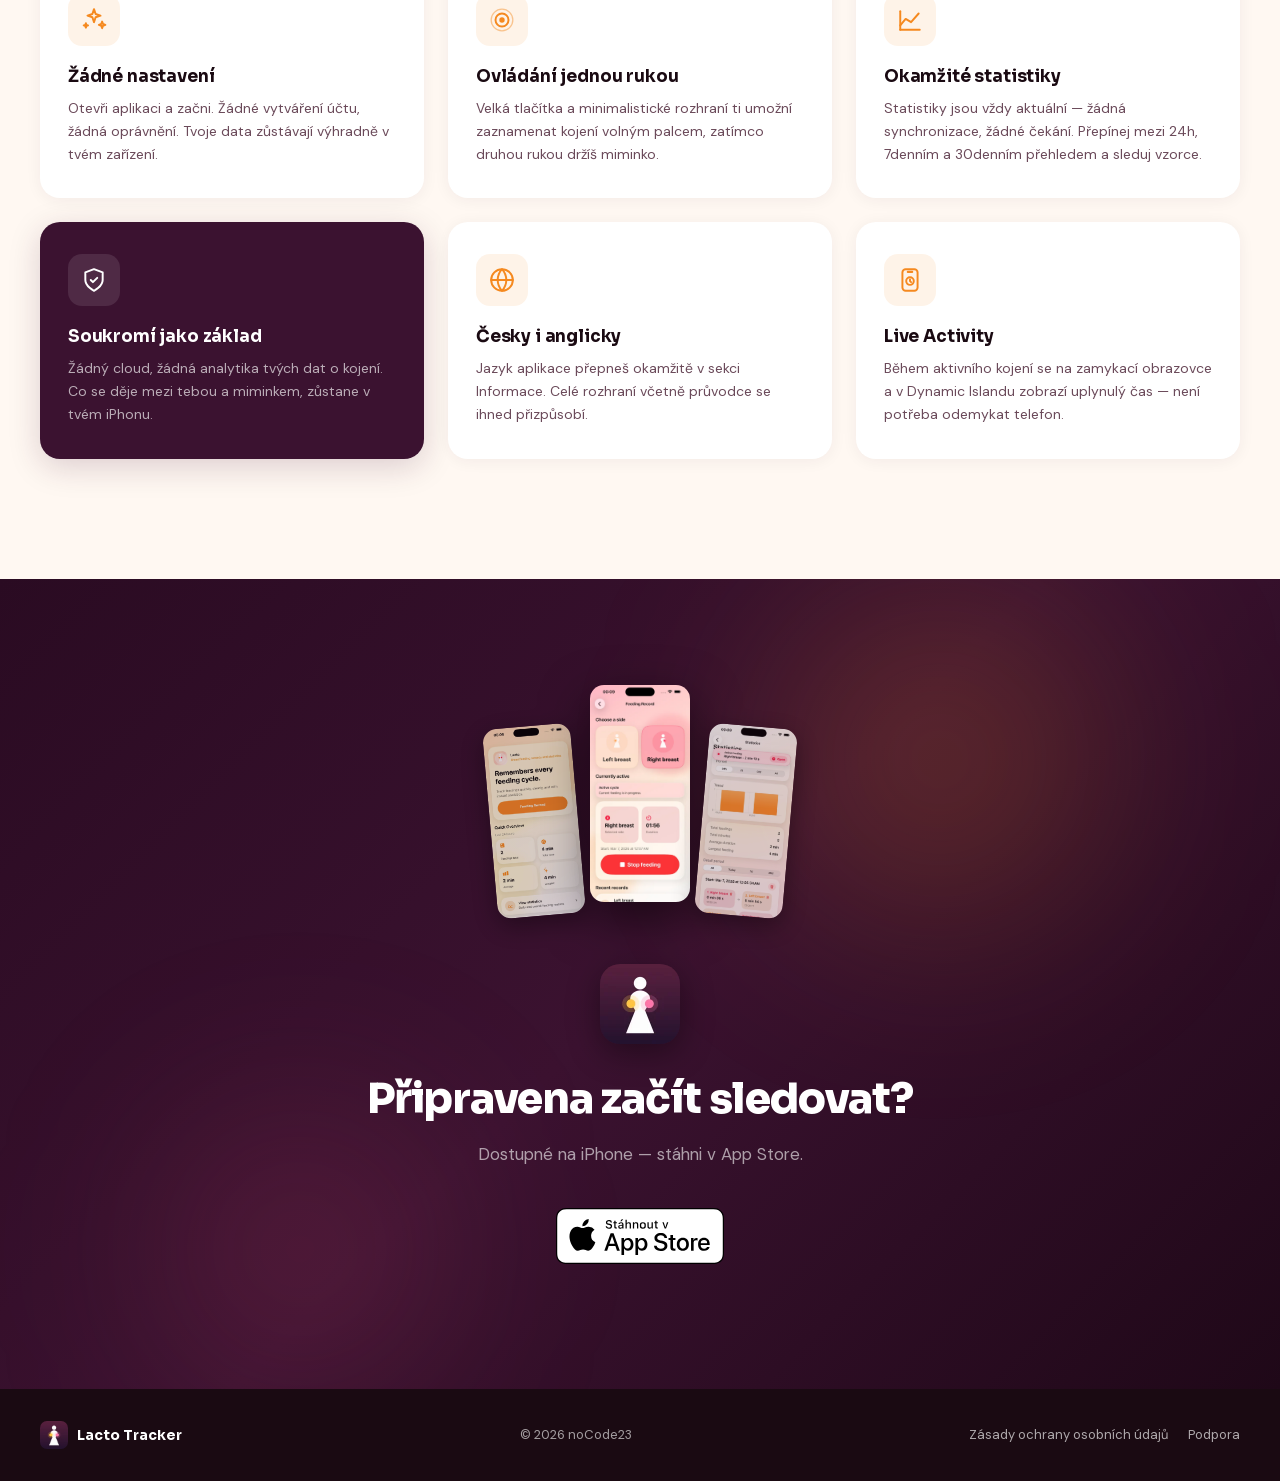
==== commit 4c8fe6ea: "Add <main> landmark element for screen reader accessibility Co-Authored-By: Claude Sonnet 4.6 <norep" ====
--- a/index-cs.html
+++ b/index-cs.html
@@ -87,6 +87,8 @@
     </a>
   </nav>
 
+  <main>
+
   <!-- ═══════════════════════════════════════════════════════════
        HERO
   ════════════════════════════════════════════════════════════════ -->
@@ -380,6 +382,8 @@
     </div>
   </section>
 
+  </main>
+
   <!-- ═══════════════════════════════════════════════════════════
        FOOTER
   ════════════════════════════════════════════════════════════════ -->
--- a/assets/css/main.css
+++ b/assets/css/main.css
@@ -571,7 +571,7 @@
   font-weight: 700;
   letter-spacing: 0.14em;
   text-transform: uppercase;
-  color: var(--orange);
+  color: var(--plum);
   margin-bottom: 14px;
 }
 
@@ -602,9 +602,9 @@
   display: inline-block;
   font-size: 12px;
   font-weight: 600;
-  color: var(--orange);
-  background: rgba(245,137,31,0.10);
-  border: 1px solid rgba(245,137,31,0.20);
+  color: var(--plum);
+  background: rgba(59,18,48,0.07);
+  border: 1px solid rgba(59,18,48,0.15);
   padding: 5px 12px;
   border-radius: 50px;
   letter-spacing: 0.01em;
@@ -821,14 +821,14 @@
 
 .footer-copy {
   font-size: 13px;
-  color: rgba(255,255,255,0.35);
+  color: rgba(255,255,255,0.60);
 }
 
 .footer-links { display: flex; gap: 20px; }
 
 .footer-link {
   font-size: 13px;
-  color: rgba(255,255,255,0.45);
+  color: rgba(255,255,255,0.65);
   transition: color 0.2s ease;
 }
 
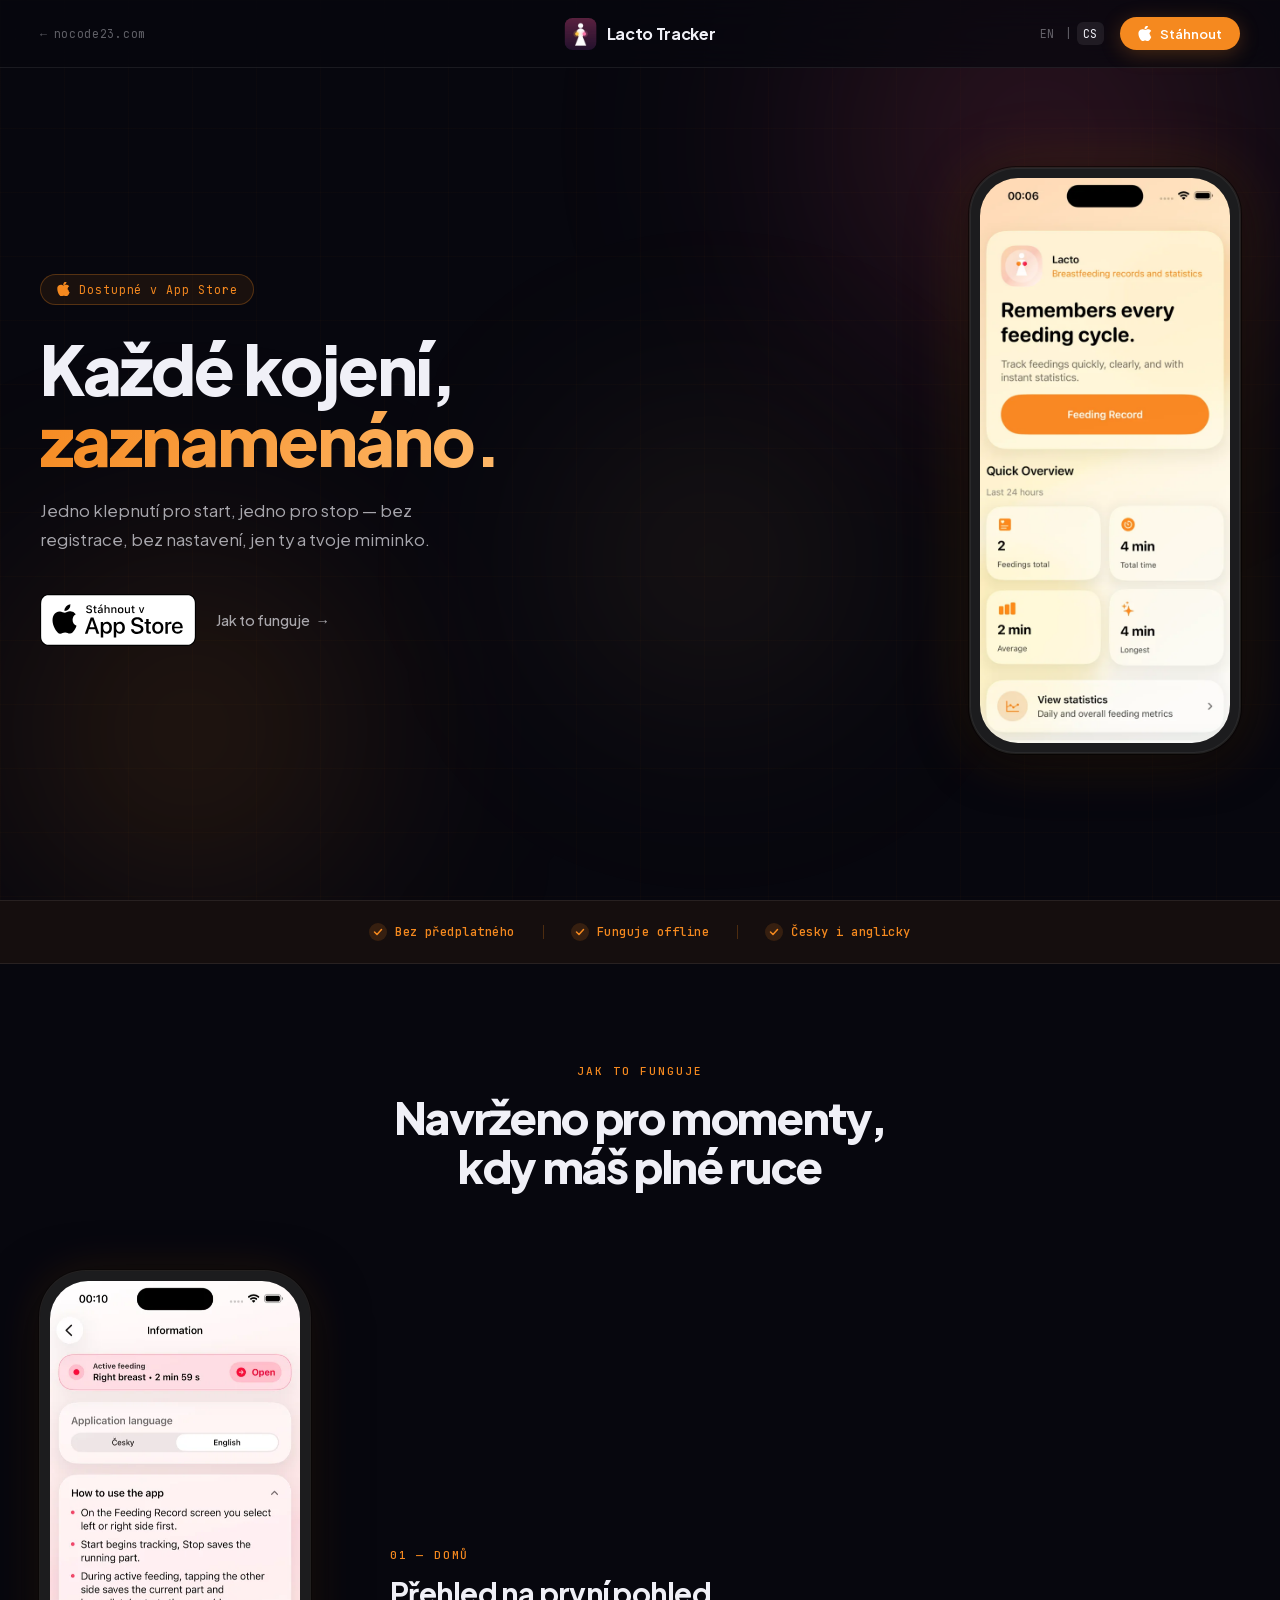
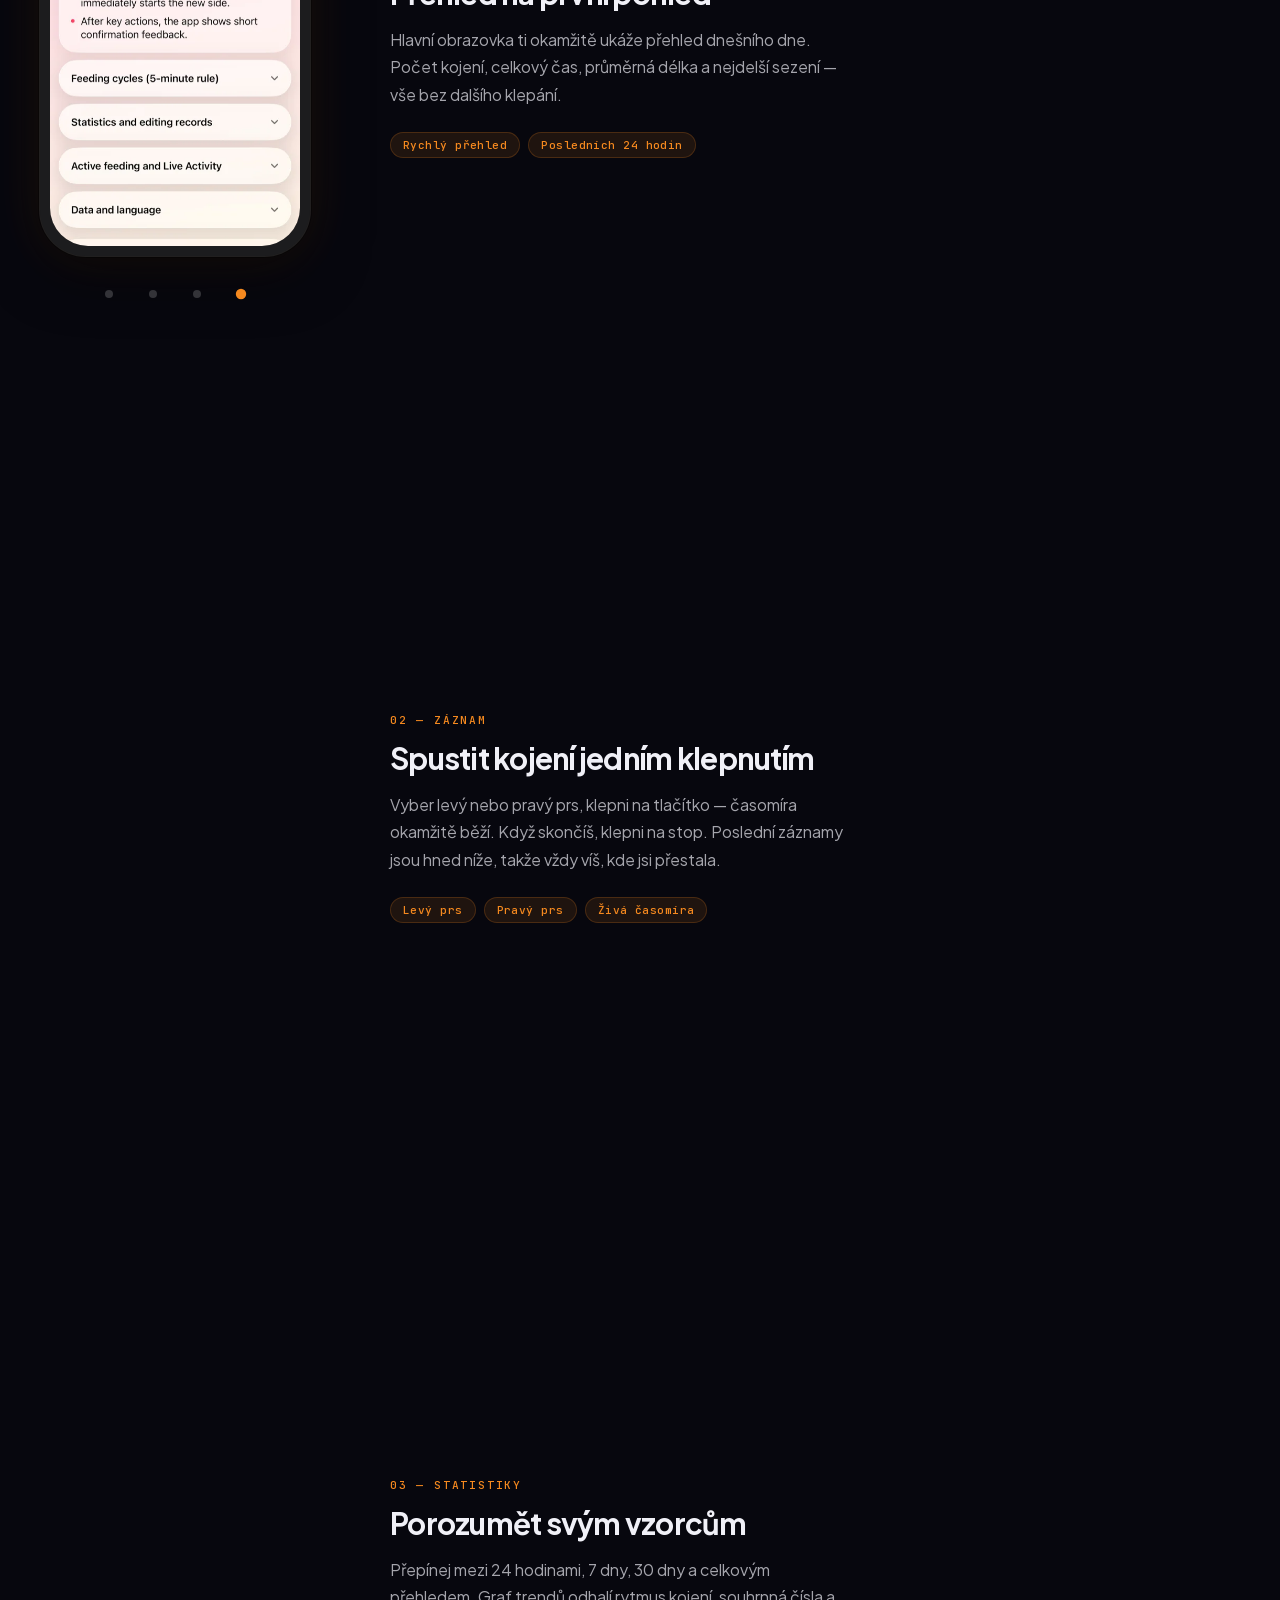
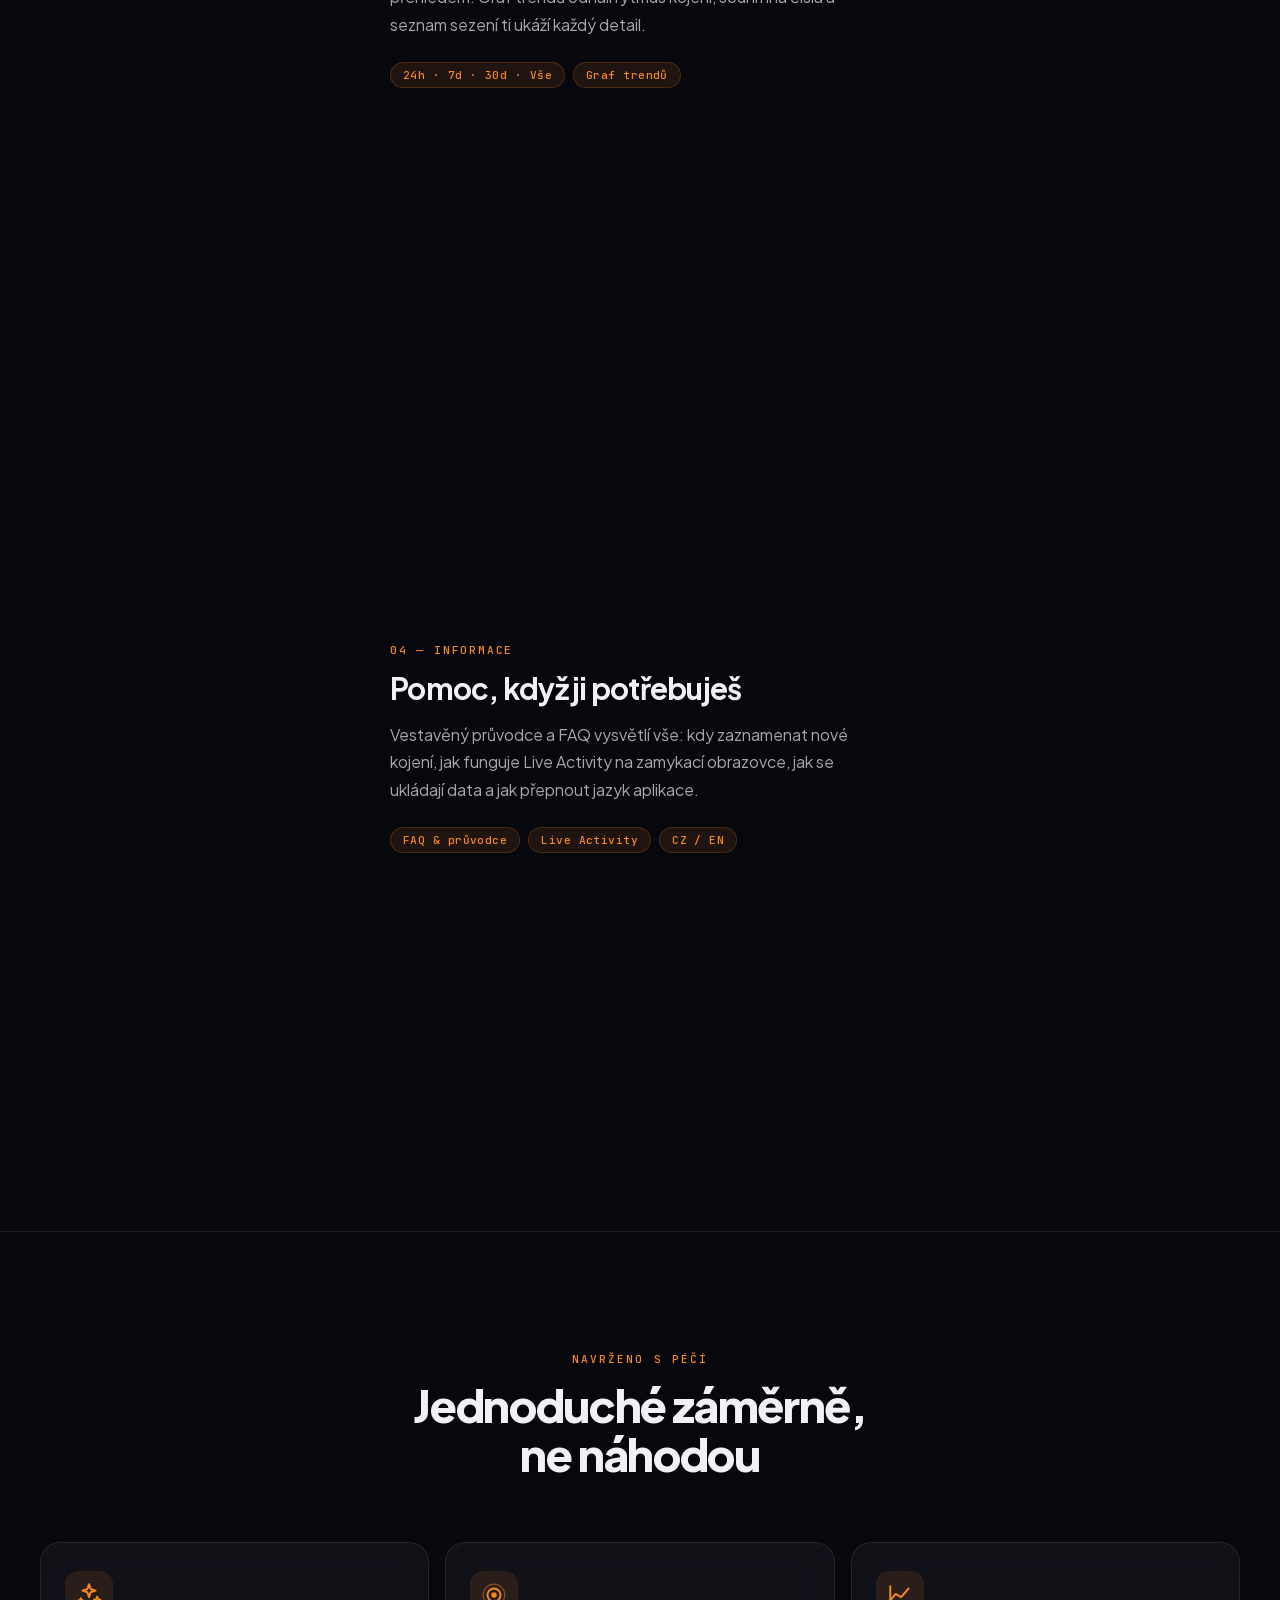
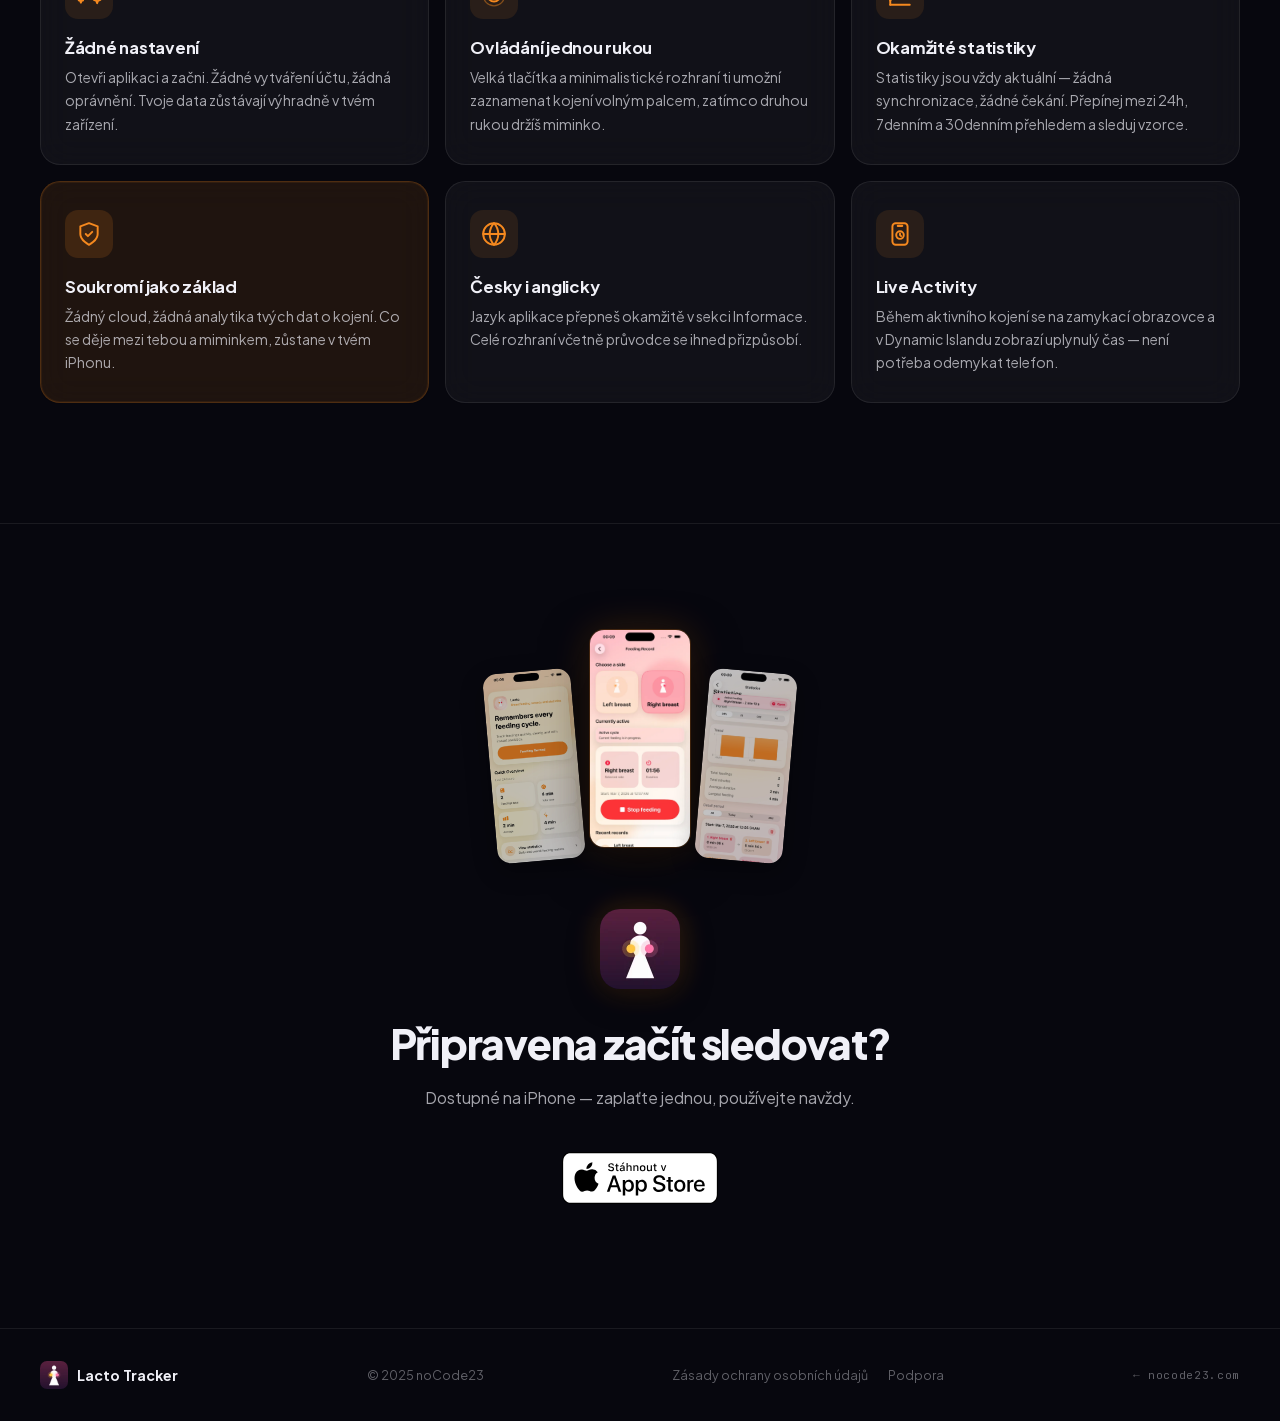
==== commit c4352497: "init: lacto-tracker micro-site" ====
--- a/index-cs.html
+++ b/index-cs.html
@@ -5,68 +5,64 @@
   <meta name="viewport" content="width=device-width, initial-scale=1.0" />
   <title>Lacto Tracker — Každé kojení, zaznamenáno.</title>
   <meta name="description" content="Jednoduchá aplikace pro sledování kojení. Jedno klepnutí pro start, jedno pro stop. Bez registrace, funguje offline." />
-  <meta name="keywords" content="sledování kojení, aplikace kojení, kojení záznam, kojící maminky, aplikace pro maminky, tracker kojení, kojení iPhone, kojení statistiky, délka kojení, levý pravý prs, kojení časomíra, novorozenec kojení" />
+  <meta name="keywords" content="sledování kojení, aplikace kojení, kojení záznam, kojící maminky, aplikace pro maminky, tracker kojení, kojení iPhone, kojení statistiky, délka kojení, levý pravý prs" />
   <meta name="author" content="noCode23" />
   <meta name="robots" content="index, follow" />
-  <link rel="canonical" href="https://nocode23.github.io/lacto-tracker-web/index-cs.html" />
-  <link rel="alternate" hreflang="en"        href="https://nocode23.github.io/lacto-tracker-web/" />
-  <link rel="alternate" hreflang="cs"        href="https://nocode23.github.io/lacto-tracker-web/index-cs.html" />
-  <link rel="alternate" hreflang="x-default" href="https://nocode23.github.io/lacto-tracker-web/" />
-  <link rel="icon" type="image/png" href="assets/images/app_logo.png" />
-  <link rel="apple-touch-icon"      href="assets/images/app_logo.png" />
-
-  <!-- Open Graph -->
+  <link rel="canonical" href="https://nocode23.com/lacto-tracker/index-cs.html" />
+  <link rel="alternate" hreflang="en"        href="https://nocode23.com/lacto-tracker/" />
+  <link rel="alternate" hreflang="cs"        href="https://nocode23.com/lacto-tracker/index-cs.html" />
+  <link rel="alternate" hreflang="x-default" href="https://nocode23.com/lacto-tracker/" />
+  <link rel="icon" href="favicon.ico" sizes="any" />
+  <link rel="icon" type="image/png" sizes="32x32" href="assets/images/favicon-32x32.png" />
+  <link rel="icon" type="image/png" sizes="16x16" href="assets/images/favicon-16x16.png" />
+  <link rel="apple-touch-icon" sizes="180x180" href="assets/images/apple-touch-icon.png" />
+
   <meta property="og:type"        content="website" />
-  <meta property="og:url"         content="https://nocode23.github.io/lacto-tracker-web/index-cs.html" />
+  <meta property="og:url"         content="https://nocode23.com/lacto-tracker/index-cs.html" />
   <meta property="og:title"       content="Lacto Tracker — Sledování kojení pro nové maminky" />
-  <meta property="og:description" content="Jednoduchá aplikace pro sledování kojení. Jedno klepnutí pro start, jedno pro stop. Sleduj levý a pravý prs. Bez registrace, funguje offline." />
-  <meta property="og:image"       content="https://nocode23.github.io/lacto-tracker-web/assets/images/og-image.jpg" />
-  <meta property="og:image:width"  content="1200" />
-  <meta property="og:image:height" content="630" />
+  <meta property="og:description" content="Jednoduchá aplikace pro sledování kojení. Jedno klepnutí pro start, jedno pro stop. Bez registrace, funguje offline." />
+  <meta property="og:image"       content="https://nocode23.com/lacto-tracker/assets/images/og-image.jpg" />
   <meta property="og:locale"      content="cs_CZ" />
   <meta property="og:locale:alternate" content="en_US" />
   <meta property="og:site_name"   content="Lacto Tracker" />
 
-  <!-- Twitter Card -->
   <meta name="twitter:card"        content="summary_large_image" />
   <meta name="twitter:title"       content="Lacto Tracker — Sledování kojení pro nové maminky" />
-  <meta name="twitter:description" content="Jednoduchá aplikace pro sledování kojení. Jedno klepnutí pro start, jedno pro stop. Sleduj levý a pravý prs. Bez registrace, funguje offline." />
-  <meta name="twitter:image"       content="https://nocode23.github.io/lacto-tracker-web/assets/images/og-image.jpg" />
-
-  <!-- iOS / App Store -->
+  <meta name="twitter:description" content="Jednoduchá aplikace pro sledování kojení. Jedno klepnutí pro start, jedno pro stop. Bez registrace, funguje offline." />
+  <meta name="twitter:image"       content="https://nocode23.com/lacto-tracker/assets/images/og-image.jpg" />
+
   <meta name="apple-itunes-app" content="app-id=6760203009" />
 
-  <!-- Structured Data -->
   <script type="application/ld+json">
   {
     "@context": "https://schema.org",
     "@type": "SoftwareApplication",
     "name": "Lacto Tracker",
-    "description": "Jednoduchá aplikace pro sledování kojení. Jedno klepnutí pro start, jedno pro stop. Sleduj levý a pravý prs. Bez registrace, funguje offline. Jednorázová platba, žádné předplatné.",
-    "url": "https://nocode23.github.io/lacto-tracker-web/index-cs.html",
+    "description": "Jednoduchá aplikace pro sledování kojení. Jedno klepnutí pro start, jedno pro stop. Bez registrace, funguje offline. Jednorázová platba, žádné předplatné.",
+    "url": "https://nocode23.com/lacto-tracker/index-cs.html",
     "applicationCategory": "Utilities/Fitness",
     "operatingSystem": "iOS",
-    "offers": {
-      "@type": "Offer",
-      "price": "79",
-      "priceCurrency": "CZK"
-    },
-    "author": {
-      "@type": "Organization",
-      "name": "noCode23"
-    }
+    "offers": { "@type": "Offer", "price": "79", "priceCurrency": "CZK" },
+    "author": { "@type": "Organization", "name": "noCode23" }
   }
   </script>
 
+  <link rel="preload" href="assets/fonts/plus-jakarta-sans-latin.woff2" as="font" type="font/woff2" crossorigin />
+  <link rel="preload" href="assets/fonts/plus-jakarta-sans-latin-ext.woff2" as="font" type="font/woff2" crossorigin />
   <link rel="stylesheet" href="assets/css/main.css" />
 </head>
-
 <body>
 
-  <!-- ═══════════════════════════════════════════════════════════
-       NAVIGATION
-  ════════════════════════════════════════════════════════════════ -->
+  <div class="blob-container" aria-hidden="true">
+    <div class="blob blob-1"></div>
+    <div class="blob blob-2"></div>
+    <div class="blob blob-3"></div>
+  </div>
+
+  <!-- NAV -->
   <nav id="nav" aria-label="Hlavní navigace">
+    <a href="../index.html" class="nav-back">← <span>nocode23.com</span></a>
+
     <a href="index-cs.html" class="nav-brand">
       <picture>
         <source srcset="assets/images/app_logo.webp" type="image/webp" />
@@ -74,33 +70,33 @@
       </picture>
       <span class="nav-name">Lacto Tracker</span>
     </a>
-    <div class="lang-switch">
-      <a href="index.html" class="lang-link">EN</a>
-      <span class="lang-sep">|</span>
-      <a href="index-cs.html" class="lang-link active">CS</a>
-    </div>
-    <a href="https://apps.apple.com/cz/app/lacto-tracker/id6760203009?l=cs" class="btn-nav-download" aria-label="Stáhnout Lacto Tracker v App Store" target="_blank" rel="noopener">
-      <svg viewBox="0 0 20 20" fill="currentColor" aria-hidden="true" width="16" height="16">
-        <path d="M15.25 10.68c-.03-2.77 2.27-4.1 2.37-4.17-1.29-1.89-3.3-2.15-4.02-2.17-1.71-.17-3.34 1.01-4.21 1.01-.86 0-2.19-.98-3.59-.95-1.85.03-3.57 1.08-4.52 2.73C-.3 9.77 1.08 14.7 2.8 17.46c.87 1.26 1.92 2.67 3.3 2.62 1.32-.05 1.82-.84 3.42-.84 1.6 0 2.05.84 3.45.81.03 0 .04 0 .07 0 1.4-.02 2.42-1.33 3.31-2.62.63-.91 1.12-1.92 1.43-2.97-.03-.01-1.57-.6-1.59-2.78zM12.22 2.58C13.02 1.59 13.55.24 13.39-.96c-1.19.05-2.66.8-3.52 1.77-.77.88-1.37 2.27-1.2 3.6 1.32.1 2.66-.64 3.55-1.83z"/>
-      </svg>
-      Stáhnout v App Store
-    </a>
+
+    <div class="nav-right">
+      <div class="lang-switch">
+        <a href="index.html" class="lang-link">EN</a>
+        <span class="lang-sep">|</span>
+        <a href="index-cs.html" class="lang-link active">CS</a>
+      </div>
+      <a href="https://apps.apple.com/cz/app/lacto-tracker/id6760203009?l=cs"
+         class="btn-nav-download" target="_blank" rel="noopener"
+         aria-label="Stáhnout Lacto Tracker v App Store">
+        <svg viewBox="0 0 20 20" fill="currentColor" aria-hidden="true" width="15" height="15">
+          <path d="M15.25 10.68c-.03-2.77 2.27-4.1 2.37-4.17-1.29-1.89-3.3-2.15-4.02-2.17-1.71-.17-3.34 1.01-4.21 1.01-.86 0-2.19-.98-3.59-.95-1.85.03-3.57 1.08-4.52 2.73C-.3 9.77 1.08 14.7 2.8 17.46c.87 1.26 1.92 2.67 3.3 2.62 1.32-.05 1.82-.84 3.42-.84 1.6 0 2.05.84 3.45.81h.07c1.4-.02 2.42-1.33 3.31-2.62.63-.91 1.12-1.92 1.43-2.97-.03-.01-1.57-.6-1.59-2.78zM12.22 2.58C13.02 1.59 13.55.24 13.39-.96c-1.19.05-2.66.8-3.52 1.77-.77.88-1.37 2.27-1.2 3.6 1.32.1 2.66-.64 3.55-1.83z"/>
+        </svg>
+        Stáhnout
+      </a>
+    </div>
   </nav>
 
   <main>
 
-  <!-- ═══════════════════════════════════════════════════════════
-       HERO
-  ════════════════════════════════════════════════════════════════ -->
+  <!-- HERO -->
   <section id="hero" aria-label="Úvod">
-    <div class="glow-blob glow-blob--orange" aria-hidden="true"></div>
-    <div class="glow-blob glow-blob--pink"   aria-hidden="true"></div>
-
     <div class="hero-inner">
       <div class="hero-text">
         <div class="hero-badge">
-          <svg viewBox="0 0 14 14" fill="rgba(255,255,255,0.75)" aria-hidden="true" width="14" height="14">
-            <path d="M10.54 7.35c-.02-1.98 1.62-2.94 1.69-2.98-.92-1.35-2.36-1.53-2.87-1.55-1.22-.12-2.38.72-3 .72-.61 0-1.56-.7-2.56-.68-1.32.02-2.54.77-3.22 1.95C-.22 6.97.77 10.5 2 12.47c.62.9 1.37 1.91 2.35 1.87.94-.04 1.3-.6 2.44-.6 1.14 0 1.46.6 2.46.58.02 0 .03 0 .05 0 1-.01 1.72-.95 2.36-1.87.45-.65.8-1.37 1.02-2.12-.02-.01-1.12-.43-1.14-1.98zM8.73 1.84C9.3 1.14 9.68.17 9.57-.77 8.72-.73 7.72-.22 7.12.49c-.55.63-.98 1.62-.86 2.57.94.07 1.9-.46 2.47-1.22z"/>
+          <svg viewBox="0 0 14 14" fill="currentColor" aria-hidden="true" width="14" height="14">
+            <path d="M10.54 7.35c-.02-1.98 1.62-2.94 1.69-2.98-.92-1.35-2.36-1.53-2.87-1.55-1.22-.12-2.38.72-3 .72-.61 0-1.56-.7-2.56-.68-1.32.02-2.54.77-3.22 1.95C-.22 6.97.77 10.5 2 12.47c.62.9 1.37 1.91 2.35 1.87.94-.04 1.3-.6 2.44-.6 1.14 0 1.46.6 2.46.58h.05c1-.01 1.72-.95 2.36-1.87.45-.65.8-1.37 1.02-2.12-.02-.01-1.12-.43-1.14-1.98zM8.73 1.84C9.3 1.14 9.68.17 9.57-.77 8.72-.73 7.72-.22 7.12.49c-.55.63-.98 1.62-.86 2.57.94.07 1.9-.46 2.47-1.22z"/>
           </svg>
           Dostupné v App Store
         </div>
@@ -114,8 +110,10 @@
         </p>
 
         <div class="hero-ctas">
-          <a href="https://apps.apple.com/cz/app/lacto-tracker/id6760203009?l=cs" class="appstore-badge" target="_blank" rel="noopener">
-            <img src="assets/images/App_Store_Badge_CZ_RGB_wht_092917.svg" alt="Stáhnout v App Store" />
+          <a href="https://apps.apple.com/cz/app/lacto-tracker/id6760203009?l=cs"
+             class="appstore-badge" target="_blank" rel="noopener">
+            <img src="assets/images/App_Store_Badge_CZ_RGB_wht_092917.svg"
+                 alt="Stáhnout v App Store" />
           </a>
           <a href="#showcase" class="btn-hero-ghost">
             Jak to funguje <span aria-hidden="true">→</span>
@@ -136,35 +134,31 @@
     </div>
   </section>
 
-  <!-- ═══════════════════════════════════════════════════════════
-       VALUE STRIP
-  ════════════════════════════════════════════════════════════════ -->
+  <!-- VALUE STRIP -->
   <div id="value-strip" role="list" aria-label="Klíčové vlastnosti">
     <div class="value-strip-inner">
       <div class="value-item" role="listitem">
         <span class="value-check" aria-hidden="true">
-          <svg viewBox="0 0 10 10"><polyline points="1.5,5 4,7.5 8.5,2.5" stroke="white" stroke-width="1.5" fill="none" stroke-linecap="round" stroke-linejoin="round"/></svg>
+          <svg viewBox="0 0 10 10"><polyline points="1.5,5 4,7.5 8.5,2.5" stroke="currentColor" stroke-width="1.5" fill="none" stroke-linecap="round" stroke-linejoin="round"/></svg>
         </span>
         Bez předplatného
       </div>
       <div class="value-item" role="listitem">
         <span class="value-check" aria-hidden="true">
-          <svg viewBox="0 0 10 10"><polyline points="1.5,5 4,7.5 8.5,2.5" stroke="white" stroke-width="1.5" fill="none" stroke-linecap="round" stroke-linejoin="round"/></svg>
+          <svg viewBox="0 0 10 10"><polyline points="1.5,5 4,7.5 8.5,2.5" stroke="currentColor" stroke-width="1.5" fill="none" stroke-linecap="round" stroke-linejoin="round"/></svg>
         </span>
         Funguje offline
       </div>
       <div class="value-item" role="listitem">
         <span class="value-check" aria-hidden="true">
-          <svg viewBox="0 0 10 10"><polyline points="1.5,5 4,7.5 8.5,2.5" stroke="white" stroke-width="1.5" fill="none" stroke-linecap="round" stroke-linejoin="round"/></svg>
+          <svg viewBox="0 0 10 10"><polyline points="1.5,5 4,7.5 8.5,2.5" stroke="currentColor" stroke-width="1.5" fill="none" stroke-linecap="round" stroke-linejoin="round"/></svg>
         </span>
         Česky i anglicky
       </div>
     </div>
   </div>
 
-  <!-- ═══════════════════════════════════════════════════════════
-       STICKY SHOWCASE
-  ════════════════════════════════════════════════════════════════ -->
+  <!-- SHOWCASE -->
   <section id="showcase" aria-label="Jak to funguje">
     <div class="showcase-header fade-in">
       <p class="section-label">Jak to funguje</p>
@@ -206,7 +200,6 @@
       </div>
 
       <div class="showcase-steps-col" id="showcaseSteps">
-
         <article class="showcase-step active" data-step="0">
           <div class="step-content">
             <p class="step-eyebrow">01 — Domů</p>
@@ -250,20 +243,17 @@
             <h3 class="step-title">Pomoc, když ji potřebuješ</h3>
             <p class="step-desc">Vestavěný průvodce a FAQ vysvětlí vše: kdy zaznamenat nové kojení, jak funguje Live Activity na zamykací obrazovce, jak se ukládají data a jak přepnout jazyk aplikace.</p>
             <div class="step-tags">
-              <span class="tag">FAQ & průvodce</span>
+              <span class="tag">FAQ &amp; průvodce</span>
               <span class="tag">Live Activity</span>
               <span class="tag">CZ / EN</span>
             </div>
           </div>
         </article>
-
       </div>
     </div>
   </section>
 
-  <!-- ═══════════════════════════════════════════════════════════
-       FEATURES GRID
-  ════════════════════════════════════════════════════════════════ -->
+  <!-- FEATURES -->
   <section id="features" aria-label="Funkce">
     <div class="features-header fade-in">
       <p class="section-label">Navrženo s péčí</p>
@@ -348,13 +338,8 @@
     </div>
   </section>
 
-  <!-- ═══════════════════════════════════════════════════════════
-       FINAL CTA
-  ════════════════════════════════════════════════════════════════ -->
+  <!-- CTA -->
   <section id="cta" aria-label="Výzva ke stažení">
-    <div class="glow-blob glow-blob--orange" style="top:-60px;right:100px;opacity:0.5;" aria-hidden="true"></div>
-    <div class="glow-blob glow-blob--pink"   style="bottom:-60px;left:100px;opacity:0.5;" aria-hidden="true"></div>
-
     <div class="cta-inner fade-in">
       <div class="cta-phones" aria-hidden="true">
         <picture>
@@ -372,39 +357,39 @@
       </div>
       <picture>
         <source srcset="assets/images/app_logo.webp" type="image/webp" />
-        <img src="assets/images/app_logo.png" alt="Lacto Tracker ikona" class="cta-logo" loading="lazy" />
+        <img src="assets/images/app_logo.png" alt="Lacto Tracker" class="cta-logo" loading="lazy" />
       </picture>
       <h2 class="cta-title">Připravena začít sledovat?</h2>
-      <p class="cta-subtitle">Dostupné na iPhone — stáhni v App Store.</p>
-      <a href="https://apps.apple.com/cz/app/lacto-tracker/id6760203009?l=cs" class="appstore-badge" target="_blank" rel="noopener">
-        <img src="assets/images/App_Store_Badge_CZ_RGB_wht_092917.svg" alt="Stáhnout v App Store" loading="lazy" />
+      <p class="cta-subtitle">Dostupné na iPhone — zaplaťte jednou, používejte navždy.</p>
+      <a href="https://apps.apple.com/cz/app/lacto-tracker/id6760203009?l=cs"
+         class="appstore-badge" target="_blank" rel="noopener">
+        <img src="assets/images/App_Store_Badge_CZ_RGB_wht_092917.svg"
+             alt="Stáhnout v App Store" loading="lazy" />
       </a>
     </div>
   </section>
 
   </main>
 
-  <!-- ═══════════════════════════════════════════════════════════
-       FOOTER
-  ════════════════════════════════════════════════════════════════ -->
+  <!-- FOOTER -->
   <footer id="footer">
     <div class="footer-inner">
       <a href="index-cs.html" class="footer-brand">
         <picture>
           <source srcset="assets/images/app_logo.webp" type="image/webp" />
-          <img src="assets/images/app_logo.png" alt="Lacto Tracker ikona" class="footer-logo" loading="lazy" />
+          <img src="assets/images/app_logo.png" alt="" class="footer-logo" loading="lazy" />
         </picture>
         <span class="footer-name">Lacto Tracker</span>
       </a>
-      <p class="footer-copy">© 2026 noCode23</p>
+      <p class="footer-copy">© 2025 noCode23</p>
       <nav class="footer-links" aria-label="Patičkové odkazy">
         <a href="privacy-policy-cs.html" class="footer-link">Zásady ochrany osobních údajů</a>
         <a href="mailto:support@nocode23.com" class="footer-link">Podpora</a>
       </nav>
+      <a href="../index.html" class="footer-back">← nocode23.com</a>
     </div>
   </footer>
 
   <script src="assets/js/main.js"></script>
-
 </body>
 </html>
--- a/assets/css/main.css
+++ b/assets/css/main.css
@@ -1,82 +1,117 @@
-/* ─── Self-hosted Fonts ─────────────────────────────────────── */
+/* ─── Plus Jakarta Sans (variable 200–800) ──────────────────── */
 @font-face {
-  font-family: 'DM Sans';
+  font-family: 'Plus Jakarta Sans';
   font-style: normal;
-  font-weight: 300 600;
+  font-weight: 200 800;
   font-display: swap;
-  src: url('../fonts/dm-sans-latin-ext.woff2') format('woff2');
+  src: url('../fonts/plus-jakarta-sans-latin-ext.woff2') format('woff2');
   unicode-range: U+0100-02BA, U+02BD-02C5, U+02C7-02CC, U+02CE-02D7, U+02DD-02FF, U+0304, U+0308, U+0329, U+1D00-1DBF, U+1E00-1E9F, U+1EF2-1EFF, U+2020, U+20A0-20AB, U+20AD-20C0, U+2113, U+2C60-2C7F, U+A720-A7FF;
 }
 @font-face {
-  font-family: 'DM Sans';
+  font-family: 'Plus Jakarta Sans';
   font-style: normal;
-  font-weight: 300 600;
+  font-weight: 200 800;
   font-display: swap;
-  src: url('../fonts/dm-sans-latin.woff2') format('woff2');
+  src: url('../fonts/plus-jakarta-sans-latin.woff2') format('woff2');
   unicode-range: U+0000-00FF, U+0131, U+0152-0153, U+02BB-02BC, U+02C6, U+02DA, U+02DC, U+0304, U+0308, U+0329, U+2000-206F, U+20AC, U+2122, U+2191, U+2193, U+2212, U+2215, U+FEFF, U+FFFD;
 }
+
+/* ─── JetBrains Mono (variable 400–500) ─────────────────────── */
 @font-face {
-  font-family: 'DM Sans';
-  font-style: italic;
-  font-weight: 400;
+  font-family: 'JetBrains Mono';
+  font-style: normal;
+  font-weight: 400 500;
   font-display: swap;
-  src: url('../fonts/dm-sans-italic-latin-ext.woff2') format('woff2');
+  src: url('../fonts/jetbrains-mono-latin-ext.woff2') format('woff2');
   unicode-range: U+0100-02BA, U+02BD-02C5, U+02C7-02CC, U+02CE-02D7, U+02DD-02FF, U+0304, U+0308, U+0329, U+1D00-1DBF, U+1E00-1E9F, U+1EF2-1EFF, U+2020, U+20A0-20AB, U+20AD-20C0, U+2113, U+2C60-2C7F, U+A720-A7FF;
 }
 @font-face {
-  font-family: 'DM Sans';
-  font-style: italic;
-  font-weight: 400;
+  font-family: 'JetBrains Mono';
+  font-style: normal;
+  font-weight: 400 500;
   font-display: swap;
-  src: url('../fonts/dm-sans-italic-latin.woff2') format('woff2');
+  src: url('../fonts/jetbrains-mono-latin.woff2') format('woff2');
   unicode-range: U+0000-00FF, U+0131, U+0152-0153, U+02BB-02BC, U+02C6, U+02DA, U+02DC, U+0304, U+0308, U+0329, U+2000-206F, U+20AC, U+2122, U+2191, U+2193, U+2212, U+2215, U+FEFF, U+FFFD;
 }
-@font-face {
-  font-family: 'Sora';
-  font-style: normal;
-  font-weight: 400 800;
-  font-display: swap;
-  src: url('../fonts/sora-latin-ext.woff2') format('woff2');
-  unicode-range: U+0100-02BA, U+02BD-02C5, U+02C7-02CC, U+02CE-02D7, U+02DD-02FF, U+0304, U+0308, U+0329, U+1D00-1DBF, U+1E00-1E9F, U+1EF2-1EFF, U+2020, U+20A0-20AB, U+20AD-20C0, U+2113, U+2C60-2C7F, U+A720-A7FF;
-}
-@font-face {
-  font-family: 'Sora';
-  font-style: normal;
-  font-weight: 400 800;
-  font-display: swap;
-  src: url('../fonts/sora-latin.woff2') format('woff2');
-  unicode-range: U+0000-00FF, U+0131, U+0152-0153, U+02BB-02BC, U+02C6, U+02DA, U+02DC, U+0304, U+0308, U+0329, U+2000-206F, U+20AC, U+2122, U+2191, U+2193, U+2212, U+2215, U+FEFF, U+FFFD;
+
+/* ─── Design Tokens ─────────────────────────────────────────── */
+:root {
+  --bg:            #07070e;
+  --bg-2:          #0d0d1b;
+  --surface:       rgba(255,255,255,0.045);
+  --surface-hover: rgba(255,255,255,0.075);
+  --border:        rgba(255,255,255,0.08);
+  --border-bright: rgba(255,255,255,0.16);
+
+  --orange:        #F5891F;
+  --orange-dim:    rgba(245,137,31,0.18);
+  --orange-glow:   rgba(245,137,31,0.25);
+  --amber:         #FEB96A;
+  --pink:          #E8527A;
+
+  --text:          #f0f0f7;
+  --text-muted:    rgba(240,240,247,0.68);
+  --text-dim:      rgba(240,240,247,0.38);
+
+  --radius-sm: 12px;
+  --radius:    20px;
+  --radius-lg: 28px;
+
+  --font-display: 'Plus Jakarta Sans', sans-serif;
+  --font-body:    'Plus Jakarta Sans', sans-serif;
+  --font-mono:    'JetBrains Mono', monospace;
 }
 
 /* ─── Reset & Base ──────────────────────────────────────────── */
 *, *::before, *::after { box-sizing: border-box; margin: 0; padding: 0; }
-
-:root {
-  --cream:        #FFF8F2;
-  --orange:       #F5891F;
-  --orange-light: #FEB96A;
-  --pink:         #E8527A;
-  --plum:         #3B1230;
-  --text:         #1A0A12;
-  --muted:        #6B4A5A;
-  --white:        #FFFFFF;
-}
-
 html { scroll-behavior: smooth; }
+img  { display: block; max-width: 100%; }
+a    { text-decoration: none; color: inherit; }
 
 body {
-  font-family: 'DM Sans', sans-serif;
-  background: var(--cream);
+  font-family: var(--font-body);
+  font-weight: 400;
+  background: var(--bg);
   color: var(--text);
   overflow-x: hidden;
   -webkit-font-smoothing: antialiased;
 }
 
-h1, h2, h3, h4, h5 { font-family: 'Sora', sans-serif; }
-
-img { display: block; max-width: 100%; }
-
-a { text-decoration: none; color: inherit; }
+h1, h2, h3, h4, h5 { font-family: var(--font-display); }
+
+/* ─── Grid Overlay ──────────────────────────────────────────── */
+body::before {
+  content: '';
+  position: fixed;
+  inset: 0;
+  background-image:
+    linear-gradient(rgba(245,137,31,0.025) 1px, transparent 1px),
+    linear-gradient(90deg, rgba(245,137,31,0.025) 1px, transparent 1px);
+  background-size: 64px 64px;
+  pointer-events: none;
+  z-index: 0;
+}
+
+/* ─── Ambient Blobs ─────────────────────────────────────────── */
+.blob-container {
+  position: fixed;
+  inset: 0;
+  pointer-events: none;
+  z-index: 0;
+  overflow: hidden;
+}
+.blob {
+  position: absolute;
+  border-radius: 50%;
+  filter: blur(110px);
+}
+.blob-1 { width:680px;height:680px;background:radial-gradient(circle,rgba(232,82,122,.22),transparent 70%);top:-200px;right:-100px;animation:f1 22s ease-in-out infinite; }
+.blob-2 { width:500px;height:500px;background:radial-gradient(circle,rgba(245,137,31,.20),transparent 70%);bottom:-80px;left:-60px;animation:f2 28s ease-in-out infinite; }
+.blob-3 { width:400px;height:400px;background:radial-gradient(circle,rgba(254,185,106,.14),transparent 70%);top:40%;left:40%;animation:f3 32s ease-in-out infinite; }
+
+@keyframes f1 { 0%,100%{transform:translate(0,0) scale(1)} 40%{transform:translate(-30px,30px) scale(1.04)} }
+@keyframes f2 { 0%,100%{transform:translate(0,0) scale(1)} 50%{transform:translate(24px,-28px) scale(1.06)} }
+@keyframes f3 { 0%,100%{transform:translate(0,0) scale(1)} 60%{transform:translate(-16px,20px) scale(.96)} }
 
 /* ─── Navigation ────────────────────────────────────────────── */
 #nav {
@@ -88,128 +123,111 @@
   display: flex;
   align-items: center;
   justify-content: space-between;
-  transition: background 0.35s ease, backdrop-filter 0.35s ease, box-shadow 0.35s ease;
-}
-
-#nav.scrolled {
-  background: rgba(59, 18, 48, 0.88);
-  backdrop-filter: blur(16px);
-  -webkit-backdrop-filter: blur(16px);
-  box-shadow: 0 1px 0 rgba(255,255,255,0.06);
-}
+  background: rgba(7,7,14,.72);
+  backdrop-filter: blur(20px);
+  -webkit-backdrop-filter: blur(20px);
+  border-bottom: 1px solid var(--border);
+  position: fixed;
+}
+
+.nav-back {
+  font-family: var(--font-mono);
+  font-size: .72rem;
+  color: var(--text-dim);
+  letter-spacing: .06em;
+  display: flex;
+  align-items: center;
+  gap: 6px;
+  transition: color .2s;
+}
+.nav-back:hover { color: var(--text-muted); }
 
 .nav-brand {
   display: flex;
   align-items: center;
   gap: 10px;
+  position: absolute;
+  left: 50%;
+  transform: translateX(-50%);
 }
 
 .nav-logo {
-  width: 36px;
-  height: 36px;
-  border-radius: 9px;
+  width: 32px; height: 32px;
+  border-radius: 8px;
   object-fit: cover;
-  flex-shrink: 0;
 }
 
 .nav-name {
-  font-family: 'Sora', sans-serif;
+  font-family: var(--font-display);
   font-weight: 700;
-  font-size: 16px;
-  color: var(--white);
-  letter-spacing: -0.01em;
-}
+  font-size: 1rem;
+  color: var(--text);
+  letter-spacing: -.02em;
+}
+
+.nav-right { display: flex; align-items: center; gap: 16px; }
+
+.lang-switch {
+  display: flex;
+  align-items: center;
+  gap: 4px;
+  font-family: var(--font-mono);
+  font-size: .72rem;
+  letter-spacing: .06em;
+}
+.lang-link { color: var(--text-dim); padding: 4px 6px; border-radius: 6px; transition: color .2s, background .2s; }
+.lang-link:hover { color: var(--text-muted); }
+.lang-link.active { color: var(--text); background: rgba(255,255,255,.08); }
+.lang-sep { color: var(--text-dim); user-select: none; }
 
 .btn-nav-download {
   display: inline-flex;
   align-items: center;
   gap: 7px;
   background: var(--orange);
-  color: var(--white);
-  font-family: 'DM Sans', sans-serif;
+  color: #fff;
+  font-family: var(--font-body);
   font-weight: 600;
-  font-size: 14px;
-  padding: 9px 20px;
+  font-size: .82rem;
+  padding: 8px 18px;
   border-radius: 50px;
-  transition: background 0.2s ease, transform 0.15s ease;
+  transition: background .2s, transform .15s, box-shadow .2s;
   white-space: nowrap;
-}
-
+  box-shadow: 0 4px 20px var(--orange-glow);
+}
 .btn-nav-download:hover {
   background: #e07b14;
   transform: translateY(-1px);
+  box-shadow: 0 6px 24px rgba(245,137,31,.40);
 }
 
 /* ─── Hero ──────────────────────────────────────────────────── */
 #hero {
   min-height: 100vh;
-  background: linear-gradient(135deg, #2a0b22 0%, var(--plum) 45%, #1f0818 100%);
   position: relative;
   overflow: hidden;
   display: flex;
   align-items: center;
   padding: 100px 40px 80px;
-}
-
-.glow-blob {
-  position: absolute;
-  border-radius: 50%;
-  filter: blur(90px);
-  pointer-events: none;
-}
-
-.glow-blob--orange {
-  width: 480px;
-  height: 480px;
-  background: radial-gradient(circle, rgba(245,137,31,0.28) 0%, transparent 70%);
-  top: -80px;
-  right: 80px;
-}
-
-.glow-blob--pink {
-  width: 400px;
-  height: 400px;
-  background: radial-gradient(circle, rgba(232,82,122,0.22) 0%, transparent 70%);
-  bottom: -60px;
-  left: 40px;
-}
-
-/* ─── Hero entrance animations ─────────────────────────────── */
-@keyframes heroFadeUp {
-  from { opacity: 0; transform: translateY(32px); }
-  to   { opacity: 1; transform: translateY(0); }
-}
-
-@keyframes heroFadeIn {
-  from { opacity: 0; }
-  to   { opacity: 1; }
-}
-
-@keyframes heroSlideIn {
-  from { opacity: 0; transform: translateX(40px) scale(0.96); }
-  to   { opacity: 1; transform: translateX(0) scale(1); }
-}
-
-.hero-badge    { animation: heroFadeUp 0.6s ease both; animation-delay: 0.1s; }
-.hero-headline { animation: heroFadeUp 0.6s ease both; animation-delay: 0.25s; }
-.hero-subtitle { animation: heroFadeUp 0.6s ease both; animation-delay: 0.4s; }
-.hero-ctas     { animation: heroFadeUp 0.6s ease both; animation-delay: 0.55s; }
-
-.hero-phone-wrap { animation: heroSlideIn 0.8s cubic-bezier(0.22, 1, 0.36, 1) both; animation-delay: 0.3s; }
-
-.glow-blob--orange { animation: heroFadeIn 1.2s ease both; animation-delay: 0.2s; }
-.glow-blob--pink   { animation: heroFadeIn 1.2s ease both; animation-delay: 0.4s; }
-
-@media (prefers-reduced-motion: reduce) {
-  .hero-badge, .hero-headline, .hero-subtitle, .hero-ctas,
-  .hero-phone-wrap, .glow-blob--orange, .glow-blob--pink {
-    animation: none;
-  }
+  z-index: 1;
+}
+
+@keyframes heroFadeUp   { from{opacity:0;transform:translateY(28px)} to{opacity:1;transform:translateY(0)} }
+@keyframes heroSlideIn  { from{opacity:0;transform:translateX(36px) scale(.96)} to{opacity:1;transform:translateX(0) scale(1)} }
+
+.hero-badge    { animation: heroFadeUp .6s ease both .1s; }
+.hero-headline { animation: heroFadeUp .6s ease both .25s; }
+.hero-subtitle { animation: heroFadeUp .6s ease both .40s; }
+.hero-ctas     { animation: heroFadeUp .6s ease both .55s; }
+.hero-phone-wrap { animation: heroSlideIn .8s cubic-bezier(.22,1,.36,1) both .3s; }
+
+@media (prefers-reduced-motion:reduce) {
+  .hero-badge,.hero-headline,.hero-subtitle,.hero-ctas,.hero-phone-wrap { animation: none; }
   .iphone-frame { animation: none; }
 }
 
 .hero-inner {
-  max-width: 1360px;
+  max-width: 1200px;
   margin: 0 auto;
   width: 100%;
   display: flex;
@@ -220,249 +238,195 @@
   z-index: 1;
 }
 
-.hero-text {
-  flex: 1;
-  max-width: 520px;
-}
+.hero-text { flex: 1; max-width: 520px; }
 
 .hero-badge {
   display: inline-flex;
   align-items: center;
   gap: 8px;
-  background: rgba(255,255,255,0.08);
-  border: 1px solid rgba(255,255,255,0.14);
+  border: 1px solid rgba(245,137,31,.28);
   border-radius: 50px;
   padding: 7px 16px;
-  font-size: 13px;
-  font-weight: 500;
-  color: rgba(255,255,255,0.80);
+  font-family: var(--font-mono);
+  font-size: .72rem;
+  letter-spacing: .08em;
+  color: var(--orange);
+  background: rgba(245,137,31,.08);
   margin-bottom: 28px;
-  letter-spacing: 0.01em;
-}
-
+}
 .hero-badge svg { width: 14px; height: 14px; flex-shrink: 0; }
 
 .hero-headline {
-  font-size: clamp(42px, 5.5vw, 68px);
+  font-size: clamp(2.6rem, 5.5vw, 4.2rem);
   font-weight: 800;
-  line-height: 1.08;
-  color: var(--white);
-  letter-spacing: -0.03em;
+  line-height: 1.06;
+  color: var(--text);
+  letter-spacing: -.03em;
   margin-bottom: 22px;
 }
-
-.hero-headline .accent { color: var(--orange-light); }
+.hero-headline .accent {
+  background: linear-gradient(130deg, var(--orange), var(--amber));
+  -webkit-background-clip: text;
+  -webkit-text-fill-color: transparent;
+  background-clip: text;
+}
 
 .hero-subtitle {
-  font-size: 18px;
-  line-height: 1.65;
-  color: rgba(255,255,255,0.80);
+  font-size: 1.05rem;
+  line-height: 1.7;
+  color: var(--text-muted);
   margin-bottom: 40px;
   max-width: 440px;
-}
-
-.hero-ctas {
-  display: flex;
-  align-items: center;
-  gap: 20px;
-  flex-wrap: wrap;
-}
-
-.btn-hero-primary {
+  font-weight: 400;
+}
+
+.hero-ctas { display: flex; align-items: center; gap: 20px; flex-wrap: wrap; }
+
+.appstore-badge { display: inline-block; transition: opacity .2s, transform .15s; }
+.appstore-badge:hover { opacity: .82; transform: translateY(-2px); }
+.appstore-badge img { display: block; height: 52px; width: auto; }
+
+.btn-hero-ghost {
+  font-size: .9rem;
+  font-weight: 500;
+  color: var(--text-muted);
   display: inline-flex;
   align-items: center;
-  gap: 10px;
-  background: var(--orange);
-  color: var(--white);
-  font-family: 'DM Sans', sans-serif;
-  font-weight: 600;
-  font-size: 16px;
-  padding: 14px 28px;
-  border-radius: 50px;
-  transition: background 0.2s ease, transform 0.15s ease, box-shadow 0.2s ease;
-  box-shadow: 0 4px 24px rgba(245,137,31,0.35);
-}
-
-.btn-hero-primary:hover {
-  background: #e07b14;
-  transform: translateY(-2px);
-  box-shadow: 0 8px 32px rgba(245,137,31,0.45);
-}
-
-.btn-hero-primary svg { width: 20px; height: 20px; flex-shrink: 0; }
-
-.appstore-badge {
-  display: inline-block;
-  transition: opacity 0.2s ease, transform 0.15s ease;
-}
-
-.appstore-badge:hover {
-  opacity: 0.82;
-  transform: translateY(-2px);
-}
-
-.appstore-badge img {
-  display: block;
-  height: 56px;
-  width: auto;
-}
-
-.btn-hero-ghost {
-  font-size: 15px;
-  font-weight: 500;
-  color: rgba(255,255,255,0.72);
-  display: inline-flex;
-  align-items: center;
   gap: 6px;
-  transition: color 0.2s ease;
-}
-
-.btn-hero-ghost:hover { color: var(--white); }
+  transition: color .2s;
+}
+.btn-hero-ghost:hover { color: var(--text); }
 
 /* ─── iPhone Mockup ─────────────────────────────────────────── */
-.hero-phone-wrap {
-  flex-shrink: 0;
-  display: flex;
-  justify-content: center;
-}
+.hero-phone-wrap { flex-shrink: 0; display: flex; justify-content: center; }
 
 .iphone-frame {
-  width: 270px;
-  height: 585px;
+  width: 270px; height: 585px;
   background: #1C1C1E;
   border-radius: 46px;
   padding: 10px;
   box-shadow:
-    0 0 0 1px rgba(255,255,255,0.10),
-    0 0 0 2px rgba(0,0,0,0.5),
-    0 8px 48px rgba(0,0,0,0.60),
-    0 0 60px rgba(245,137,31,0.15),
-    inset 0 0 0 1px rgba(255,255,255,0.06);
-  animation: float 6s ease-in-out infinite;
-  position: relative;
-}
-
-@keyframes float {
-  0%   { transform: translateY(0px); }
-  50%  { transform: translateY(-16px); }
-  100% { transform: translateY(0px); }
+    0 0 0 1px rgba(255,255,255,.10),
+    0 0 0 2px rgba(0,0,0,.5),
+    0 8px 48px rgba(0,0,0,.60),
+    0 0 70px rgba(245,137,31,.18),
+    inset 0 0 0 1px rgba(255,255,255,.06);
+  animation: floatPhone 6s ease-in-out infinite;
+}
+
+@keyframes floatPhone {
+  0%,100% { transform: translateY(0); }
+  50%     { transform: translateY(-16px); }
 }
 
 .iphone-screen {
-  width: 100%;
-  height: 100%;
+  width: 100%; height: 100%;
   border-radius: 38px;
   overflow: hidden;
   background: #000;
-  position: relative;
 }
 
 .iphone-screen img {
-  width: 100%;
-  height: 100%;
+  width: 100%; height: 100%;
   object-fit: cover;
   object-position: top center;
 }
 
 /* ─── Value Strip ───────────────────────────────────────────── */
 #value-strip {
-  background: var(--orange);
+  position: relative;
+  z-index: 1;
   padding: 0 40px;
+  border-top: 1px solid var(--border);
+  border-bottom: 1px solid var(--border);
+  background: rgba(245,137,31,.06);
 }
 
 .value-strip-inner {
-  max-width: 1360px;
+  max-width: 1200px;
   margin: 0 auto;
   display: flex;
   align-items: center;
   justify-content: center;
   flex-wrap: wrap;
-  padding: 20px 0;
+  padding: 18px 0;
 }
 
 .value-item {
   display: flex;
   align-items: center;
   gap: 8px;
-  font-size: 14px;
-  font-weight: 600;
-  color: var(--white);
+  font-family: var(--font-mono);
+  font-size: .76rem;
+  font-weight: 500;
+  color: var(--orange);
   padding: 4px 28px;
-  letter-spacing: 0.01em;
-  position: relative;
-}
-
+  letter-spacing: .04em;
+  position: relative;
+}
 .value-item + .value-item::before {
   content: '';
   position: absolute;
-  left: 0;
-  top: 50%;
+  left: 0; top: 50%;
   transform: translateY(-50%);
-  height: 16px;
-  width: 1px;
-  background: rgba(255,255,255,0.3);
+  height: 14px; width: 1px;
+  background: rgba(245,137,31,.25);
 }
 
 .value-check {
-  width: 18px;
-  height: 18px;
-  background: rgba(255,255,255,0.22);
+  width: 18px; height: 18px;
+  background: rgba(245,137,31,.15);
   border-radius: 50%;
   display: flex;
   align-items: center;
   justify-content: center;
   flex-shrink: 0;
 }
-
 .value-check svg { width: 10px; height: 10px; }
 
 /* ─── Section helpers ───────────────────────────────────────── */
 .section-label {
-  font-family: 'DM Sans', sans-serif;
-  font-size: 11px;
-  font-weight: 700;
-  letter-spacing: 0.14em;
+  font-family: var(--font-mono);
+  font-size: .7rem;
+  font-weight: 500;
+  letter-spacing: .18em;
   text-transform: uppercase;
   color: var(--orange);
   margin-bottom: 14px;
 }
 
 .section-title {
-  font-size: clamp(30px, 3.8vw, 48px);
+  font-size: clamp(1.8rem, 3.8vw, 2.8rem);
   font-weight: 800;
-  letter-spacing: -0.025em;
-  line-height: 1.12;
+  letter-spacing: -.03em;
+  line-height: 1.1;
   color: var(--text);
 }
-
 .section-title .line { display: block; }
 
-/* ─── Fade-in animation ─────────────────────────────────────── */
+/* ─── Fade-in ───────────────────────────────────────────────── */
 .fade-in {
   opacity: 0;
-  transform: translateY(28px);
-  transition: opacity 0.65s ease, transform 0.65s ease;
-}
-
-.fade-in.visible {
-  opacity: 1;
-  transform: translateY(0);
-}
+  transform: translateY(26px);
+  transition: opacity .65s ease, transform .65s ease;
+}
+.fade-in.visible { opacity: 1; transform: translateY(0); }
 
 /* ─── Sticky Showcase ───────────────────────────────────────── */
 #showcase {
-  background: var(--white);
+  position: relative;
+  z-index: 1;
   padding: 100px 40px 0;
 }
 
 .showcase-header {
-  max-width: 1360px;
+  max-width: 1200px;
   margin: 0 auto 80px;
   text-align: center;
 }
 
 .showcase-layout {
-  max-width: 1360px;
+  max-width: 1200px;
   margin: 0 auto;
   display: flex;
   align-items: flex-start;
@@ -477,22 +441,19 @@
 }
 
 .showcase-iphone {
-  width: 270px;
-  height: 585px;
+  width: 270px; height: 585px;
   background: #1C1C1E;
   border-radius: 46px;
   padding: 10px;
   box-shadow:
-    0 0 0 1px rgba(255,255,255,0.10),
-    0 0 0 2px rgba(0,0,0,0.35),
-    0 16px 56px rgba(0,0,0,0.25),
-    0 0 40px rgba(245,137,31,0.08);
-  position: relative;
+    0 0 0 1px rgba(255,255,255,.10),
+    0 0 0 2px rgba(0,0,0,.35),
+    0 16px 56px rgba(0,0,0,.50),
+    0 0 50px rgba(245,137,31,.12);
 }
 
 .showcase-screen {
-  width: 100%;
-  height: 100%;
+  width: 100%; height: 100%;
   border-radius: 38px;
   overflow: hidden;
   background: #000;
@@ -502,13 +463,11 @@
 .showcase-screen img {
   position: absolute;
   inset: 0;
-  width: 100%;
-  height: 100%;
+  width: 100%; height: 100%;
   object-fit: cover;
   object-position: top center;
-  transition: opacity 0.5s ease;
-}
-
+  transition: opacity .5s ease;
+}
 .showcase-screen img.active { opacity: 1; }
 .showcase-screen img:not(.active) { opacity: 0; }
 
@@ -518,187 +477,177 @@
   gap: 0;
   margin-top: 16px;
 }
-
 .dot {
-  width: 44px;
-  height: 44px;
+  width: 44px; height: 44px;
   border-radius: 50%;
   background: transparent;
   cursor: pointer;
   border: none;
   padding: 0;
   position: relative;
-  flex-shrink: 0;
-}
-
+}
 .dot::after {
   content: '';
   position: absolute;
-  width: 8px;
-  height: 8px;
+  width: 8px; height: 8px;
   border-radius: 50%;
-  background: #D9C8D1;
-  top: 50%;
-  left: 50%;
-  transform: translate(-50%, -50%);
-  transition: background 0.25s ease, transform 0.25s ease;
-}
-
+  background: rgba(255,255,255,.18);
+  top: 50%; left: 50%;
+  transform: translate(-50%,-50%);
+  transition: background .25s, transform .25s;
+}
 .dot.active::after {
   background: var(--orange);
-  transform: translate(-50%, -50%) scale(1.3);
-}
-
-.showcase-steps-col {
-  flex: 1;
-  padding-bottom: 100px;
-}
+  transform: translate(-50%,-50%) scale(1.3);
+}
+
+.showcase-steps-col { flex: 1; padding-bottom: 100px; }
 
 .showcase-step {
   min-height: 85vh;
   display: flex;
   align-items: center;
-  opacity: 0.25;
-  transition: opacity 0.4s ease;
-}
-
+  opacity: .2;
+  transition: opacity .4s ease;
+}
 .showcase-step.active { opacity: 1; }
 
 .step-content { max-width: 460px; }
 
 .step-eyebrow {
-  font-size: 11px;
+  font-family: var(--font-mono);
+  font-size: .7rem;
+  font-weight: 500;
+  letter-spacing: .16em;
+  text-transform: uppercase;
+  color: var(--orange);
+  margin-bottom: 14px;
+}
+
+.step-title {
+  font-size: 1.85rem;
   font-weight: 700;
-  letter-spacing: 0.14em;
-  text-transform: uppercase;
-  color: var(--plum);
-  margin-bottom: 14px;
-}
-
-.step-title {
-  font-family: 'Sora', sans-serif;
-  font-size: 30px;
-  font-weight: 800;
-  letter-spacing: -0.02em;
+  letter-spacing: -.025em;
   line-height: 1.15;
   color: var(--text);
   margin-bottom: 16px;
 }
 
 .step-desc {
-  font-size: 16px;
-  line-height: 1.7;
-  color: var(--muted);
+  font-size: 1rem;
+  line-height: 1.72;
+  color: var(--text-muted);
   margin-bottom: 24px;
-}
-
-.step-tags {
-  display: flex;
-  flex-wrap: wrap;
-  gap: 8px;
-}
+  font-weight: 400;
+}
+
+.step-tags { display: flex; flex-wrap: wrap; gap: 8px; }
 
 .tag {
   display: inline-block;
-  font-size: 12px;
-  font-weight: 600;
-  color: var(--plum);
-  background: rgba(59,18,48,0.07);
-  border: 1px solid rgba(59,18,48,0.15);
+  font-family: var(--font-mono);
+  font-size: .7rem;
+  font-weight: 500;
+  color: var(--orange);
+  background: rgba(245,137,31,.1);
+  border: 1px solid rgba(245,137,31,.2);
   padding: 5px 12px;
   border-radius: 50px;
-  letter-spacing: 0.01em;
+  letter-spacing: .04em;
 }
 
 /* ─── Features Grid ─────────────────────────────────────────── */
 #features {
-  background: var(--cream);
+  position: relative;
+  z-index: 1;
   padding: 120px 40px;
-  border-top: 1px solid #EDE0D8;
+  border-top: 1px solid var(--border);
 }
 
 .features-header {
-  max-width: 1360px;
+  max-width: 1200px;
   margin: 0 auto 64px;
   text-align: center;
 }
 
 .features-grid {
-  max-width: 1360px;
+  max-width: 1200px;
   margin: 0 auto;
   display: grid;
   grid-template-columns: repeat(3, 1fr);
-  gap: 24px;
+  gap: 16px;
 }
 
 .feature-card {
-  background: var(--white);
-  border-radius: 20px;
-  padding: 32px 28px;
-  box-shadow: 0 2px 16px rgba(59,18,48,0.06);
-  transition: transform 0.25s ease, box-shadow 0.25s ease;
+  background: var(--surface);
+  border: 1px solid var(--border);
+  border-radius: var(--radius);
+  padding: 28px 24px;
+  backdrop-filter: blur(16px);
+  -webkit-backdrop-filter: blur(16px);
+  transition: border-color .3s, transform .3s, box-shadow .3s;
   opacity: 0;
-  transform: translateY(28px);
+  transform: translateY(24px);
 }
 
 .feature-card.visible {
   opacity: 1;
   transform: translateY(0);
-  transition: opacity 0.55s ease, transform 0.55s ease, box-shadow 0.25s ease;
+  transition: opacity .55s ease, transform .55s ease, border-color .3s, box-shadow .3s;
 }
 
 .feature-card:hover {
-  transform: translateY(-5px);
-  box-shadow: 0 8px 32px rgba(59,18,48,0.10);
+  transform: translateY(-4px);
+  border-color: rgba(245,137,31,.22);
+  box-shadow: 0 8px 32px rgba(245,137,31,.08);
 }
 
 .feature-icon {
-  width: 52px;
-  height: 52px;
-  background: rgba(245,137,31,0.10);
-  border-radius: 14px;
+  width: 48px; height: 48px;
+  background: rgba(245,137,31,.10);
+  border-radius: 13px;
   display: flex;
   align-items: center;
   justify-content: center;
-  margin-bottom: 20px;
+  margin-bottom: 18px;
   color: var(--orange);
 }
 
 .feature-title {
-  font-family: 'Sora', sans-serif;
-  font-size: 17px;
+  font-size: 1.05rem;
   font-weight: 700;
   color: var(--text);
-  margin-bottom: 10px;
-  letter-spacing: -0.01em;
+  margin-bottom: 8px;
+  letter-spacing: -.015em;
 }
 
 .feature-desc {
-  font-size: 14px;
+  font-size: .88rem;
   line-height: 1.65;
-  color: var(--muted);
+  color: var(--text-muted);
+  font-weight: 400;
 }
 
 .feature-card--featured {
-  background: var(--plum);
-  box-shadow: 0 8px 32px rgba(59,18,48,0.18);
-}
-
-.feature-card--featured .feature-title { color: var(--white); }
-.feature-card--featured .feature-desc  { color: rgba(255,255,255,0.65); }
-.feature-card--featured .feature-icon  { background: rgba(255,255,255,0.10); color: var(--white); }
-.feature-card--featured:hover          { box-shadow: 0 12px 40px rgba(59,18,48,0.28); }
+  background: rgba(245,137,31,.10);
+  border-color: rgba(245,137,31,.22);
+  box-shadow: 0 0 0 1px rgba(245,137,31,.08) inset;
+}
+.feature-card--featured .feature-title { color: var(--text); }
+.feature-card--featured .feature-icon  { background: rgba(245,137,31,.15); }
+.feature-card--featured:hover {
+  border-color: rgba(245,137,31,.4);
+  box-shadow: 0 8px 40px rgba(245,137,31,.15);
+}
 
 /* ─── Final CTA ─────────────────────────────────────────────── */
 #cta {
-  background: linear-gradient(135deg, #2a0b22 0%, var(--plum) 50%, #1f0818 100%);
+  position: relative;
+  z-index: 1;
   padding: 120px 40px;
   text-align: center;
-  position: relative;
-  overflow: hidden;
-}
-
-#cta .glow-blob { opacity: 0.6; }
+  border-top: 1px solid var(--border);
+}
 
 .cta-inner {
   position: relative;
@@ -716,81 +665,55 @@
 }
 
 .cta-phone-thumb {
-  width: 88px;
-  height: 190px;
-  object-fit: cover;
-  object-position: top;
+  width: 88px; height: 190px;
+  object-fit: cover; object-position: top;
   border-radius: 14px;
-  box-shadow: 0 8px 24px rgba(0,0,0,0.45);
-  opacity: 0.80;
+  box-shadow: 0 8px 24px rgba(0,0,0,.5);
+  opacity: .75;
   transform: rotate(-5deg);
 }
-
 .cta-phone-thumb--center {
-  width: 100px;
-  height: 217px;
+  width: 100px; height: 217px;
   opacity: 1;
   transform: rotate(0deg) translateY(-14px);
-  box-shadow: 0 16px 48px rgba(0,0,0,0.55);
-}
-
+  box-shadow: 0 0 0 1px rgba(245,137,31,.2), 0 16px 48px rgba(0,0,0,.55), 0 0 40px rgba(245,137,31,.2);
+}
 .cta-phone-thumb--right { transform: rotate(5deg); }
 
 .cta-logo {
-  width: 80px;
-  height: 80px;
+  width: 80px; height: 80px;
   border-radius: 20px;
   margin: 0 auto 28px;
   object-fit: cover;
-  box-shadow: 0 8px 32px rgba(0,0,0,0.4);
+  box-shadow: 0 8px 32px rgba(0,0,0,.4), 0 0 30px rgba(245,137,31,.25);
 }
 
 .cta-title {
-  font-size: clamp(28px, 4vw, 42px);
+  font-size: clamp(1.75rem, 4vw, 2.6rem);
   font-weight: 800;
-  color: var(--white);
-  letter-spacing: -0.025em;
+  color: var(--text);
+  letter-spacing: -.03em;
   margin-bottom: 16px;
 }
 
 .cta-subtitle {
-  font-size: 17px;
-  color: rgba(255,255,255,0.60);
-  line-height: 1.6;
+  font-size: 1rem;
+  color: var(--text-muted);
+  line-height: 1.65;
   margin-bottom: 40px;
-}
-
-.btn-cta {
-  display: inline-flex;
-  align-items: center;
-  gap: 10px;
-  background: var(--orange);
-  color: var(--white);
-  font-family: 'DM Sans', sans-serif;
-  font-weight: 600;
-  font-size: 16px;
-  padding: 15px 32px;
-  border-radius: 50px;
-  box-shadow: 0 4px 28px rgba(245,137,31,0.40);
-  transition: background 0.2s ease, transform 0.15s ease, box-shadow 0.2s ease;
-}
-
-.btn-cta:hover {
-  background: #e07b14;
-  transform: translateY(-2px);
-  box-shadow: 0 8px 40px rgba(245,137,31,0.50);
-}
-
-.btn-cta svg { width: 20px; height: 20px; }
+  font-weight: 400;
+}
 
 /* ─── Footer ────────────────────────────────────────────────── */
 #footer {
-  background: #1A0A12;
+  position: relative;
+  z-index: 1;
   padding: 32px 40px;
+  border-top: 1px solid var(--border);
 }
 
 .footer-inner {
-  max-width: 1360px;
+  max-width: 1200px;
   margin: 0 auto;
   display: flex;
   align-items: center;
@@ -799,58 +722,41 @@
   flex-wrap: wrap;
 }
 
-.footer-brand {
-  display: flex;
-  align-items: center;
-  gap: 9px;
-}
-
-.footer-logo {
-  width: 28px;
-  height: 28px;
-  border-radius: 7px;
-  object-fit: cover;
-}
-
-.footer-name {
-  font-family: 'Sora', sans-serif;
-  font-size: 14px;
-  font-weight: 700;
-  color: var(--white);
-}
-
-.footer-copy {
-  font-size: 13px;
-  color: rgba(255,255,255,0.60);
-}
+.footer-brand { display: flex; align-items: center; gap: 9px; }
+.footer-logo { width: 28px; height: 28px; border-radius: 7px; object-fit: cover; }
+.footer-name { font-family: var(--font-display); font-size: .88rem; font-weight: 700; color: var(--text); }
+
+.footer-copy { font-size: .78rem; color: var(--text-dim); }
 
 .footer-links { display: flex; gap: 20px; }
-
-.footer-link {
-  font-size: 13px;
-  color: rgba(255,255,255,0.65);
-  transition: color 0.2s ease;
-}
-
-.footer-link:hover { color: rgba(255,255,255,0.80); }
+.footer-link  { font-size: .78rem; color: var(--text-dim); transition: color .2s; }
+.footer-link:hover { color: var(--text-muted); }
+
+.footer-back {
+  font-family: var(--font-mono);
+  font-size: .7rem;
+  color: var(--text-dim);
+  letter-spacing: .06em;
+  transition: color .2s;
+}
+.footer-back:hover { color: var(--text-muted); }
 
 /* ─── Responsive ────────────────────────────────────────────── */
 @media (max-width: 768px) {
   #nav { padding: 0 20px; }
-  .nav-name { font-size: 15px; }
-  .btn-nav-download { font-size: 13px; padding: 8px 16px; }
+  .nav-name { display: none; }
+  .nav-brand { position: static; transform: none; }
+  .nav-back span { display: none; }
+  .btn-nav-download { font-size: .75rem; padding: 7px 14px; }
 
   #hero { padding: 90px 24px 60px; }
   .hero-inner { flex-direction: column-reverse; align-items: center; gap: 40px; text-align: center; }
   .hero-text { max-width: 100%; }
-  .hero-badge { margin-left: auto; margin-right: auto; }
-  .hero-subtitle { margin-left: auto; margin-right: auto; }
+  .hero-badge, .hero-subtitle { margin-left: auto; margin-right: auto; }
   .hero-ctas { justify-content: center; }
-  .glow-blob--orange { width: 280px; height: 280px; right: -40px; top: -40px; }
-  .glow-blob--pink   { width: 240px; height: 240px; left: -40px; }
 
   #value-strip { padding: 0 24px; }
-  .value-item { padding: 4px 16px; font-size: 13px; }
+  .value-item { padding: 4px 14px; font-size: .72rem; }
 
   #showcase { padding: 80px 24px 0; }
   .showcase-header { margin-bottom: 48px; }
@@ -861,7 +767,7 @@
   .showcase-step { min-height: 0; padding: 48px 0; opacity: 1; }
 
   #features { padding: 80px 24px; }
-  .features-grid { grid-template-columns: 1fr; gap: 16px; }
+  .features-grid { grid-template-columns: 1fr; gap: 12px; }
 
   #cta { padding: 80px 24px; }
   .cta-phones { gap: 8px; }
@@ -871,44 +777,39 @@
   #footer { padding: 28px 24px; }
   .footer-inner { flex-direction: column; text-align: center; gap: 12px; }
   .footer-brand { justify-content: center; }
-
-  #privacy-hero  { padding: 110px 24px 60px; }
-  #privacy-content { padding: 60px 24px 80px; }
-  .privacy-lead  { padding: 22px 20px; }
-  .privacy-section { padding: 22px 20px; gap: 14px; }
+  .footer-links { justify-content: center; }
 }
 
 @media (max-width: 480px) {
-  .hero-headline { font-size: 36px; }
   .value-item + .value-item::before { display: none; }
   .value-strip-inner { flex-direction: column; gap: 4px; }
-
-  .nav-name { display: none; }
-
-  .lang-switch {
-    border: 1px solid rgba(255,255,255,0.20);
-    border-radius: 8px;
-    padding: 2px 4px;
-    margin-right: 10px;
-  }
-
-  .lang-link { color: rgba(255,255,255,0.65); }
-  .lang-link.active {
-    color: var(--white);
-    background: rgba(255,255,255,0.14);
-  }
-}
-
-/* ─── Privacy pages ─────────────────────────────────────────── */
+}
+
+@media (min-width: 769px) and (max-width: 1100px) {
+  .features-grid { grid-template-columns: repeat(2, 1fr); }
+  .showcase-layout { gap: 48px; }
+  .hero-text { max-width: 420px; }
+}
+
+@media (min-width: 1440px) {
+  .iphone-frame, .showcase-iphone { width: 310px; height: 672px; }
+  .iphone-screen, .showcase-screen { border-radius: 44px; }
+  .hero-inner { gap: 100px; }
+  .hero-text { max-width: 600px; }
+  .showcase-phone-col { width: 310px; top: calc(50vh - 336px); }
+  .showcase-layout { gap: 120px; }
+  .step-content { max-width: 560px; }
+  .step-title { font-size: 2.2rem; }
+}
+
+/* ─── Privacy Pages ─────────────────────────────────────────── */
 #privacy-hero {
-  background: linear-gradient(135deg, #2a0b22 0%, var(--plum) 45%, #1f0818 100%);
+  position: relative;
+  z-index: 1;
   padding: 140px 40px 80px;
-  position: relative;
-  overflow: hidden;
   text-align: center;
-}
-
-#privacy-hero .glow-blob { opacity: 0.5; }
+  border-bottom: 1px solid var(--border);
+}
 
 .privacy-hero-inner {
   position: relative;
@@ -917,25 +818,27 @@
   margin: 0 auto;
 }
 
-.privacy-hero-inner .section-label { margin-bottom: 16px; }
+.privacy-hero-inner .section-label { margin-bottom: 16px; justify-content: center; }
 
 .privacy-hero-inner h1 {
-  font-family: 'Sora', sans-serif;
-  font-size: clamp(32px, 5vw, 52px);
+  font-size: clamp(2rem, 5vw, 3.2rem);
   font-weight: 800;
-  color: var(--white);
-  letter-spacing: -0.03em;
+  color: var(--text);
+  letter-spacing: -.03em;
   line-height: 1.1;
-  margin-bottom: 16px;
+  margin-bottom: 14px;
 }
 
 .privacy-updated {
-  font-size: 14px;
-  color: rgba(255,255,255,0.65);
+  font-family: var(--font-mono);
+  font-size: .75rem;
+  color: var(--text-dim);
+  letter-spacing: .06em;
 }
 
 #privacy-content {
-  background: var(--cream);
+  position: relative;
+  z-index: 1;
   padding: 80px 40px 100px;
 }
 
@@ -945,94 +848,101 @@
 }
 
 .privacy-lead {
-  background: var(--white);
-  border-radius: 20px;
+  background: var(--surface);
+  border: 1px solid var(--border);
+  border-radius: var(--radius);
   padding: 28px 32px;
-  margin-bottom: 48px;
-  box-shadow: 0 2px 16px rgba(59,18,48,0.06);
+  margin-bottom: 20px;
+  backdrop-filter: blur(16px);
+  -webkit-backdrop-filter: blur(16px);
 }
 
 .privacy-lead p {
-  font-size: 16px;
-  line-height: 1.7;
-  color: var(--muted);
+  font-size: 1rem;
+  line-height: 1.72;
+  color: var(--text-muted);
   margin: 0 0 12px;
-}
-
+  font-weight: 400;
+}
 .privacy-lead p:last-child { margin-bottom: 0; }
 
 .privacy-lead ul {
   margin: 12px 0 0;
   padding-left: 20px;
-  color: var(--muted);
-  font-size: 15px;
+  color: var(--text-muted);
+  font-size: .95rem;
   line-height: 1.8;
+  font-weight: 400;
 }
 
 .privacy-warning {
   display: flex;
   align-items: flex-start;
   gap: 10px;
-  margin-top: 16px;
+  margin-top: 18px;
   padding: 12px 16px;
-  background: rgba(245,137,31,0.08);
-  border: 1px solid rgba(245,137,31,0.25);
-  border-radius: 12px;
-  font-size: 14px;
-  font-weight: 600;
-  color: #8a4b00;
+  background: rgba(245,137,31,.07);
+  border: 1px solid rgba(245,137,31,.22);
+  border-radius: var(--radius-sm);
+  font-size: .88rem;
+  font-weight: 500;
+  color: var(--orange);
 }
 
 .privacy-sections {
   display: flex;
   flex-direction: column;
-  gap: 16px;
+  gap: 12px;
 }
 
 .privacy-section {
-  background: var(--white);
-  border-radius: 20px;
-  padding: 28px 32px;
-  box-shadow: 0 2px 16px rgba(59,18,48,0.06);
+  background: var(--surface);
+  border: 1px solid var(--border);
+  border-radius: var(--radius);
+  padding: 24px 28px;
+  backdrop-filter: blur(16px);
+  -webkit-backdrop-filter: blur(16px);
   display: flex;
   gap: 20px;
   align-items: flex-start;
-}
+  transition: border-color .3s;
+}
+.privacy-section:hover { border-color: var(--border-bright); }
 
 .privacy-section--contact {
-  background: linear-gradient(135deg, #fff8f2, #fff3eb);
-  border: 1px solid rgba(245,137,31,0.18);
-}
+  background: rgba(245,137,31,.06);
+  border-color: rgba(245,137,31,.18);
+}
+.privacy-section--contact:hover { border-color: rgba(245,137,31,.3); }
 
 .privacy-num {
   flex-shrink: 0;
-  width: 36px;
-  height: 36px;
-  border-radius: 10px;
-  background: rgba(245,137,31,0.12);
+  width: 34px; height: 34px;
+  border-radius: 9px;
+  background: rgba(245,137,31,.12);
   color: var(--orange);
-  font-family: 'Sora', sans-serif;
+  font-family: var(--font-display);
   font-weight: 800;
-  font-size: 14px;
+  font-size: .85rem;
   display: flex;
   align-items: center;
   justify-content: center;
 }
 
 .privacy-section-body h2 {
-  font-family: 'Sora', sans-serif;
-  font-size: 16px;
+  font-size: 1rem;
   font-weight: 700;
   color: var(--text);
-  letter-spacing: -0.01em;
-  margin-bottom: 8px;
+  letter-spacing: -.015em;
+  margin-bottom: 7px;
 }
 
 .privacy-section-body p {
-  font-size: 15px;
-  line-height: 1.7;
-  color: var(--muted);
+  font-size: .9rem;
+  line-height: 1.68;
+  color: var(--text-muted);
   margin: 0;
+  font-weight: 400;
 }
 
 .privacy-section-body a {
@@ -1042,99 +952,9 @@
   text-underline-offset: 2px;
 }
 
-/* ─── Language switcher ─────────────────────────────────────── */
-.lang-switch {
-  display: flex;
-  align-items: center;
-  gap: 4px;
-  font-size: 13px;
-  font-weight: 600;
-  letter-spacing: 0.04em;
-  margin-right: 16px;
-}
-
-.lang-link {
-  color: rgba(255,255,255,0.40);
-  padding: 4px 6px;
-  border-radius: 6px;
-  transition: color 0.2s ease, background 0.2s ease;
-}
-
-.lang-link:hover { color: rgba(255,255,255,0.85); }
-
-.lang-link.active {
-  color: var(--white);
-  background: rgba(255,255,255,0.10);
-}
-
-.lang-sep {
-  color: rgba(255,255,255,0.18);
-  user-select: none;
-}
-
-/* ─── Tablet (769px – 1100px) ──────────────────────────────── */
-@media (min-width: 769px) and (max-width: 1100px) {
-  .features-grid { grid-template-columns: repeat(2, 1fr); }
-  .showcase-layout { gap: 48px; }
-  .hero-inner { gap: 40px; }
-  .hero-text { max-width: 420px; }
-}
-
-/* ─── Large screens (1440px+) ───────────────────────────────── */
-@media (min-width: 1440px) {
-  /* Bigger hero phone */
-  .iphone-frame {
-    width: 310px;
-    height: 672px;
-  }
-
-  .iphone-screen {
-    border-radius: 44px;
-  }
-
-  /* More breathing room in hero */
-  .hero-inner { gap: 100px; }
-  .hero-text   { max-width: 600px; }
-  .hero-subtitle { max-width: 520px; }
-
-  /* Bigger showcase phone */
-  .showcase-phone-col {
-    width: 310px;
-    top: calc(50vh - 336px);
-  }
-
-  .showcase-iphone {
-    width: 310px;
-    height: 672px;
-  }
-
-  .showcase-iphone .showcase-screen {
-    border-radius: 44px;
-  }
-
-  .showcase-layout { gap: 120px; }
-  .step-content    { max-width: 560px; }
-  .step-title      { font-size: 36px; }
-  .step-desc       { font-size: 17px; }
-}
-
-/* ─── Extra large screens (1920px+) ────────────────────────── */
-@media (min-width: 1920px) {
-  .iphone-frame {
-    width: 340px;
-    height: 737px;
-  }
-
-  .showcase-phone-col {
-    width: 340px;
-    top: calc(50vh - 368px);
-  }
-
-  .showcase-iphone {
-    width: 340px;
-    height: 737px;
-  }
-
-  .showcase-layout { gap: 160px; }
-  .step-content    { max-width: 640px; }
-}
+@media (max-width: 768px) {
+  #privacy-hero  { padding: 110px 24px 60px; }
+  #privacy-content { padding: 60px 24px 80px; }
+  .privacy-lead  { padding: 22px 20px; }
+  .privacy-section { padding: 20px 18px; gap: 14px; }
+}
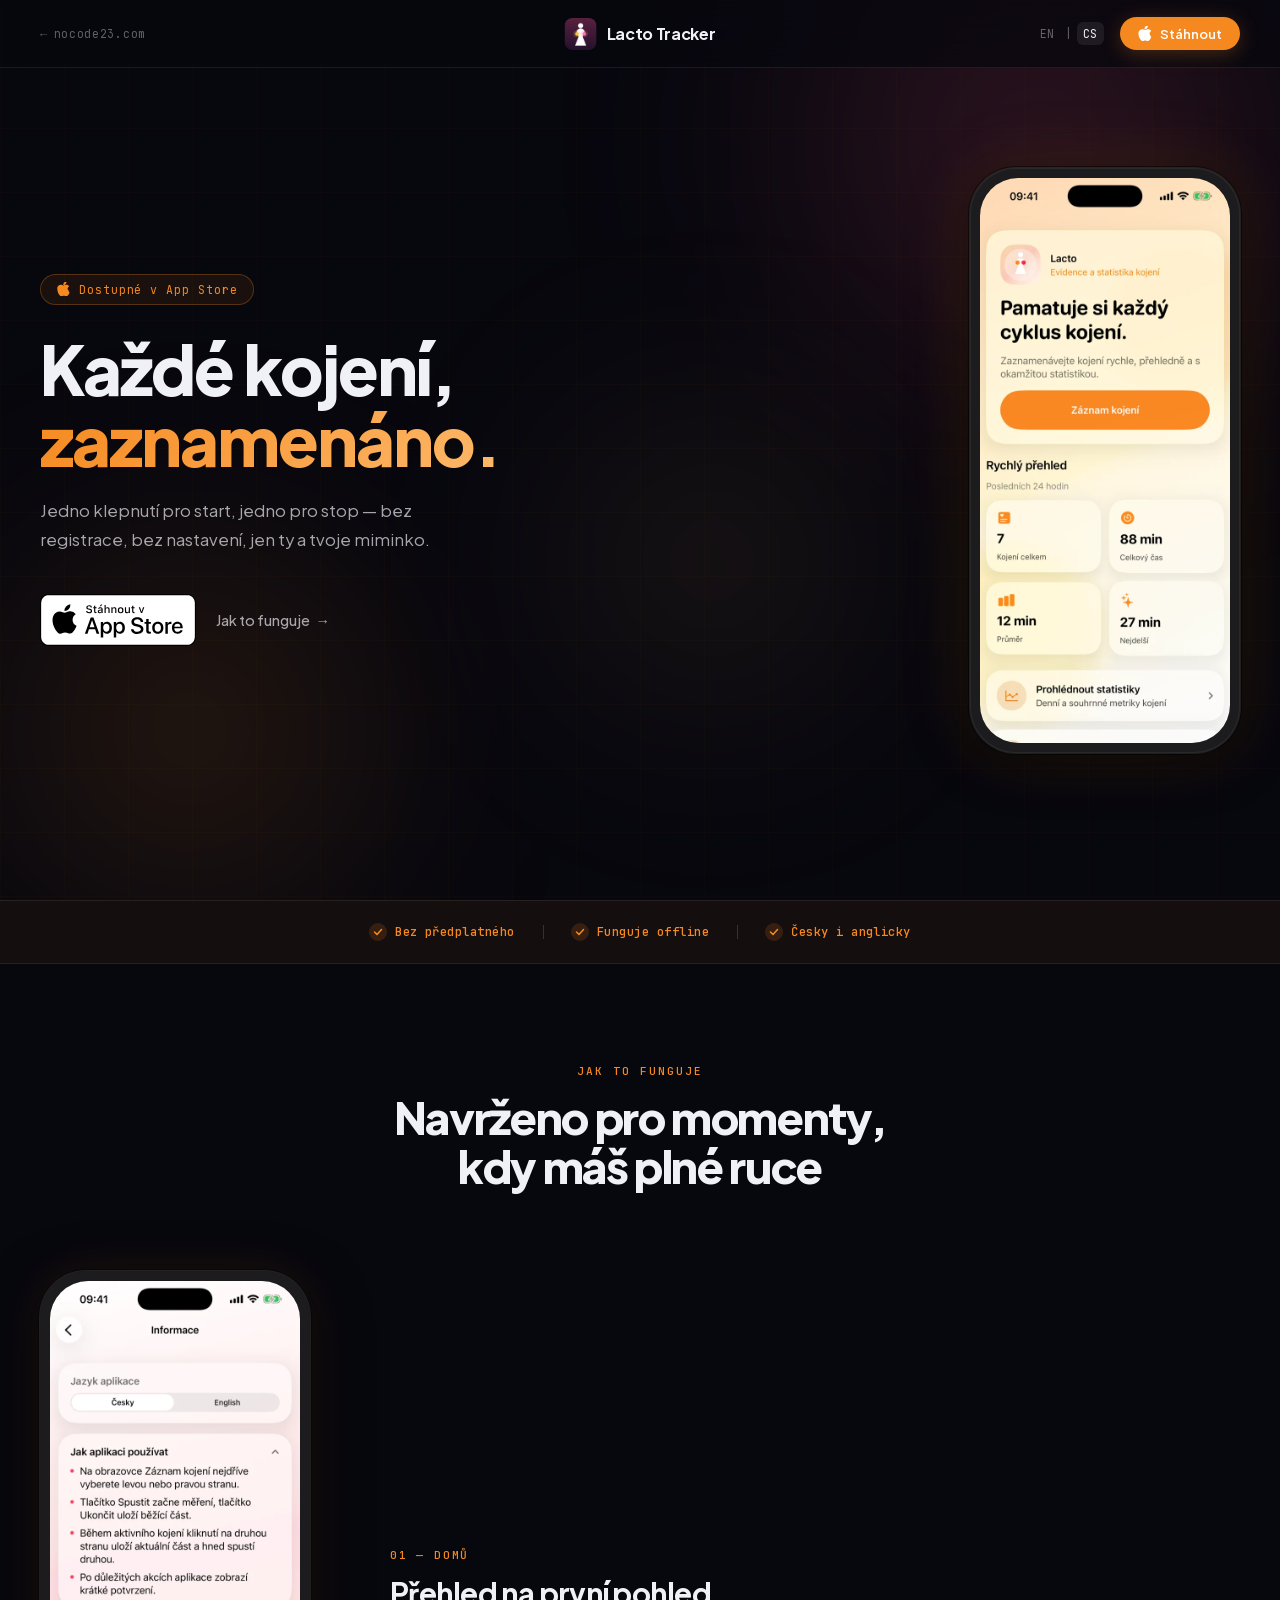
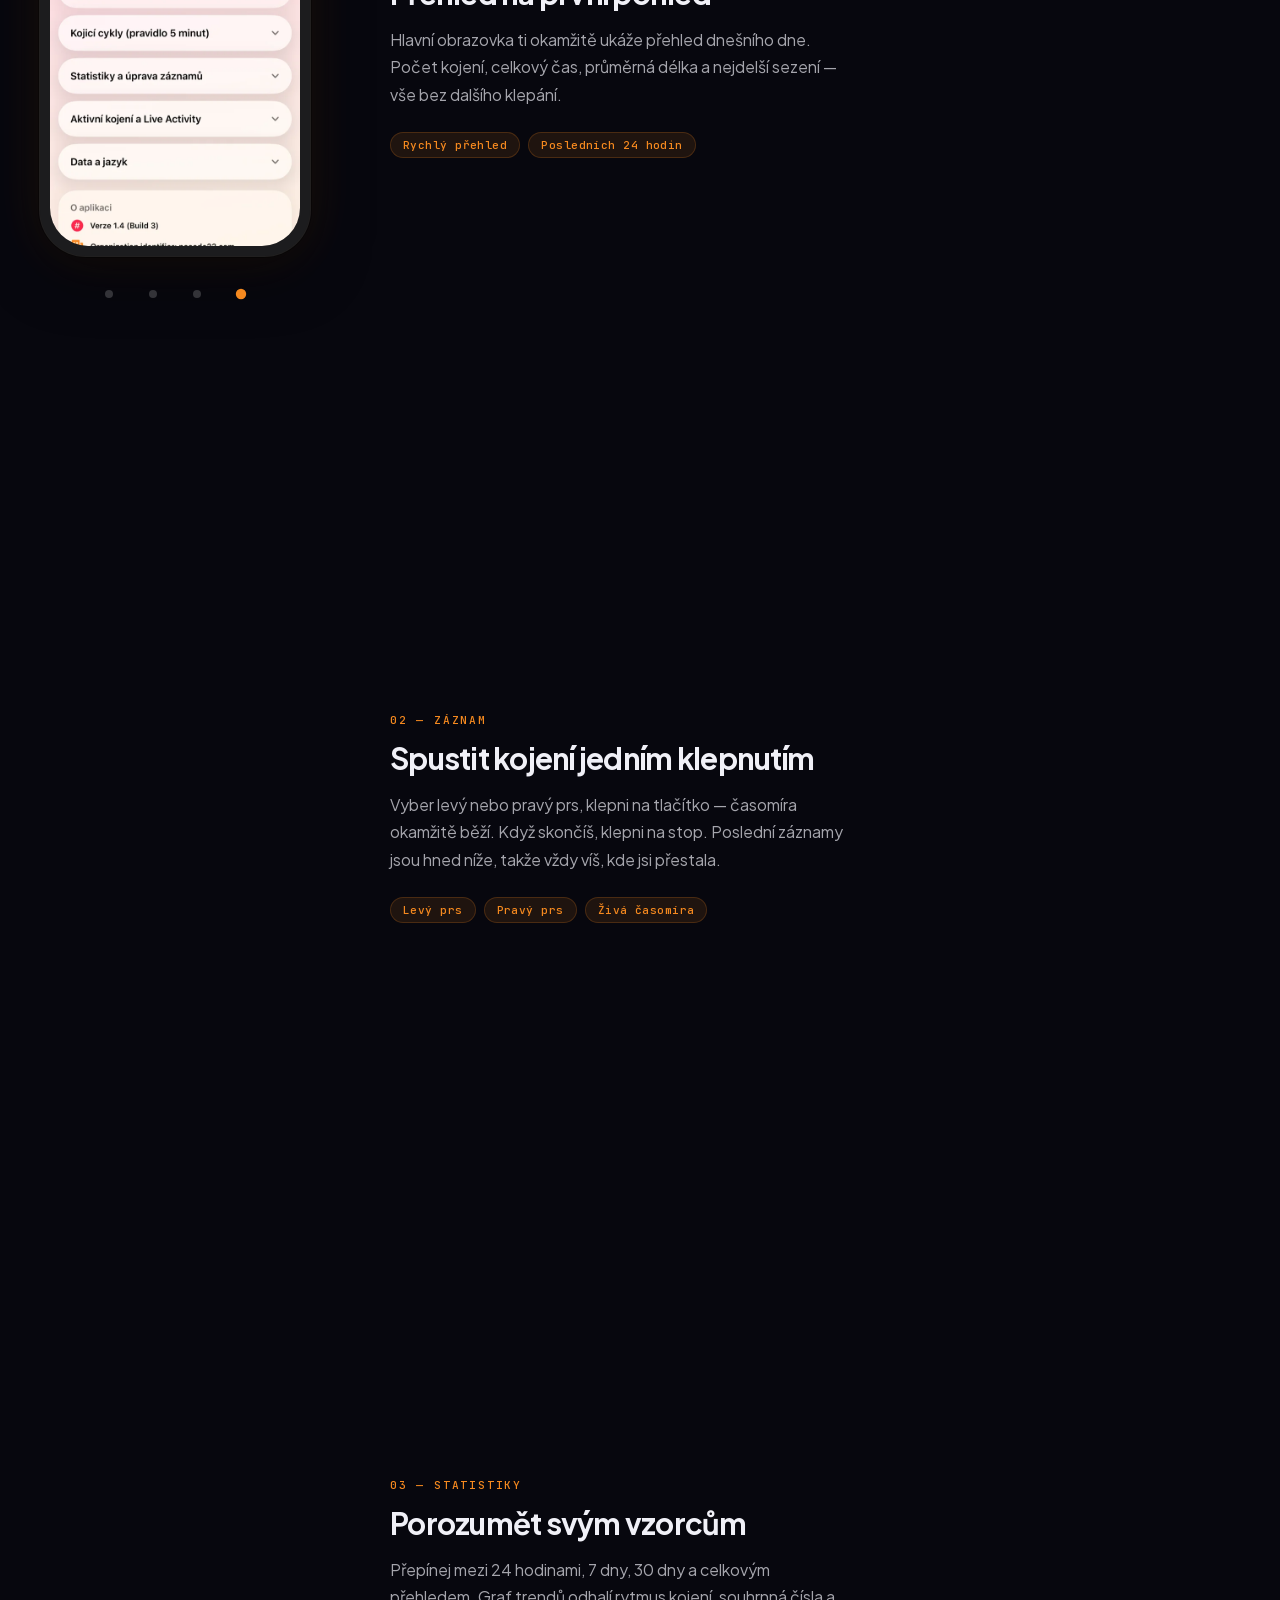
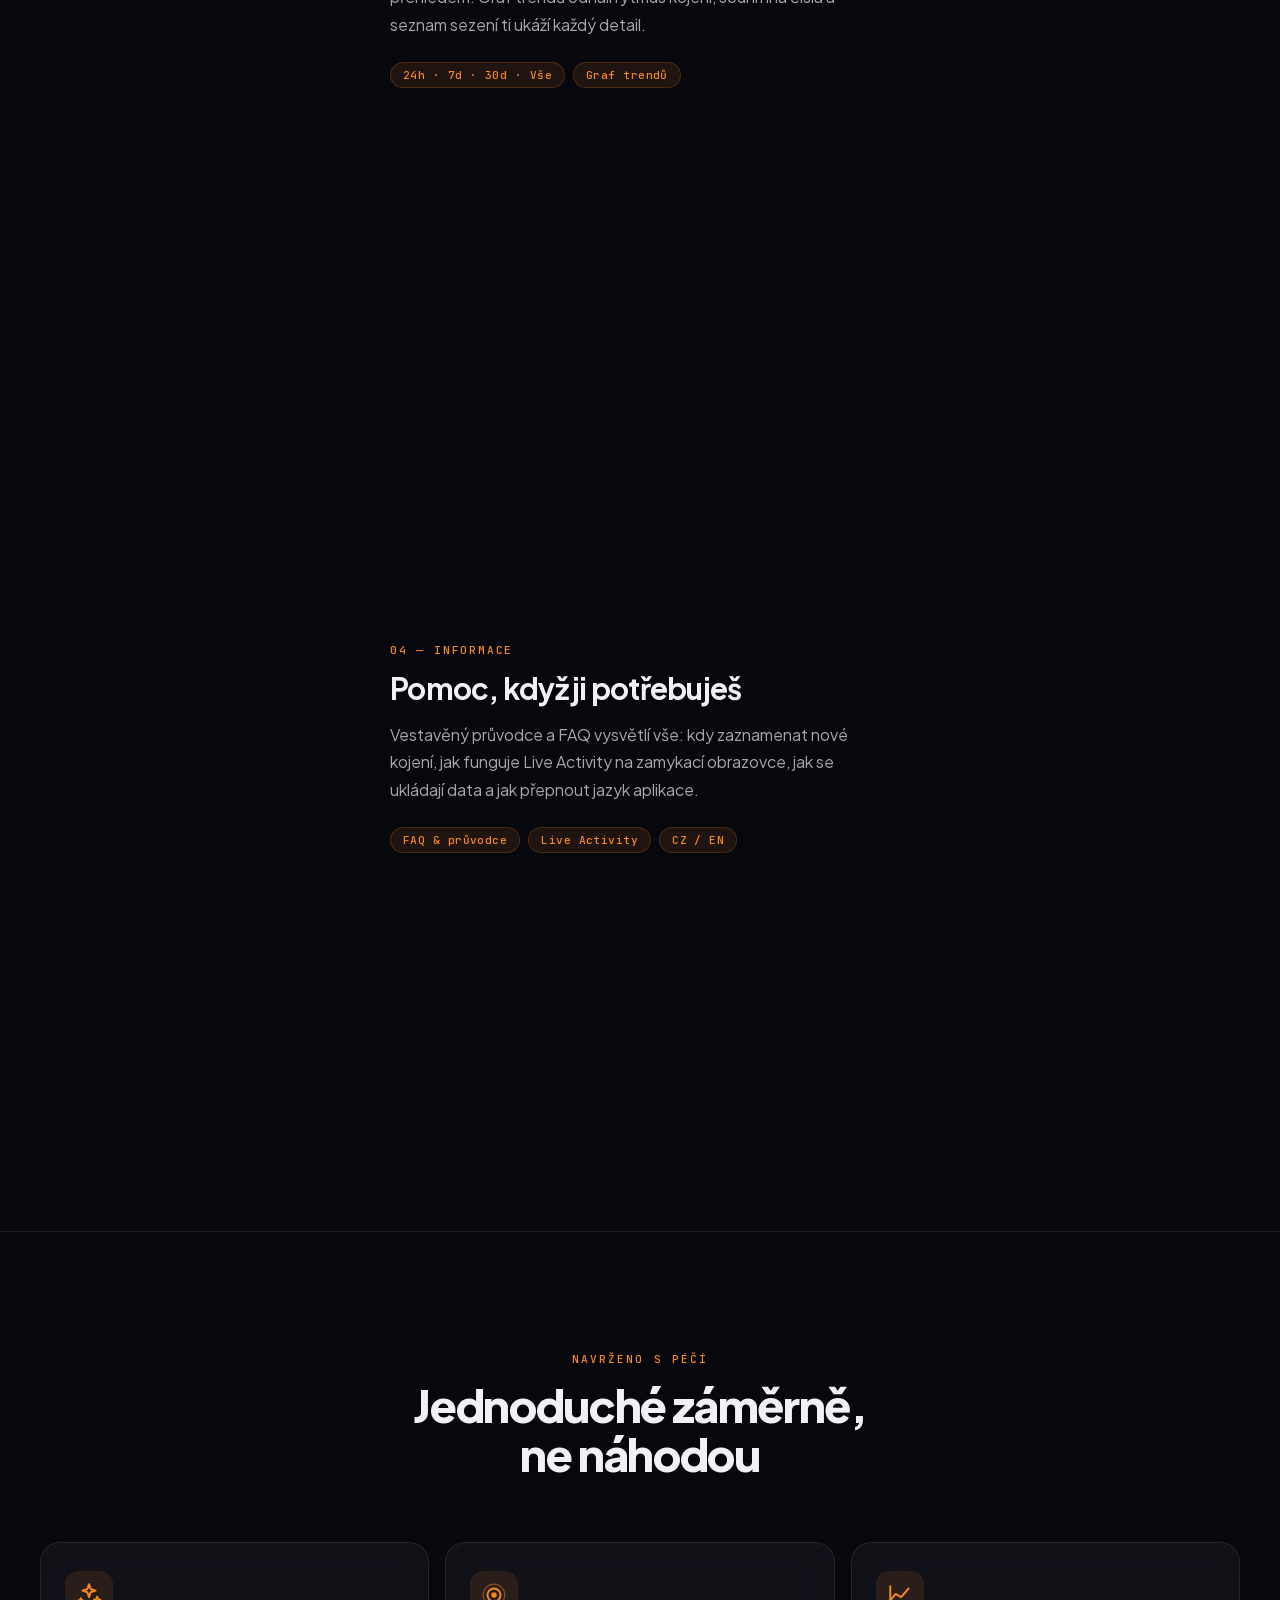
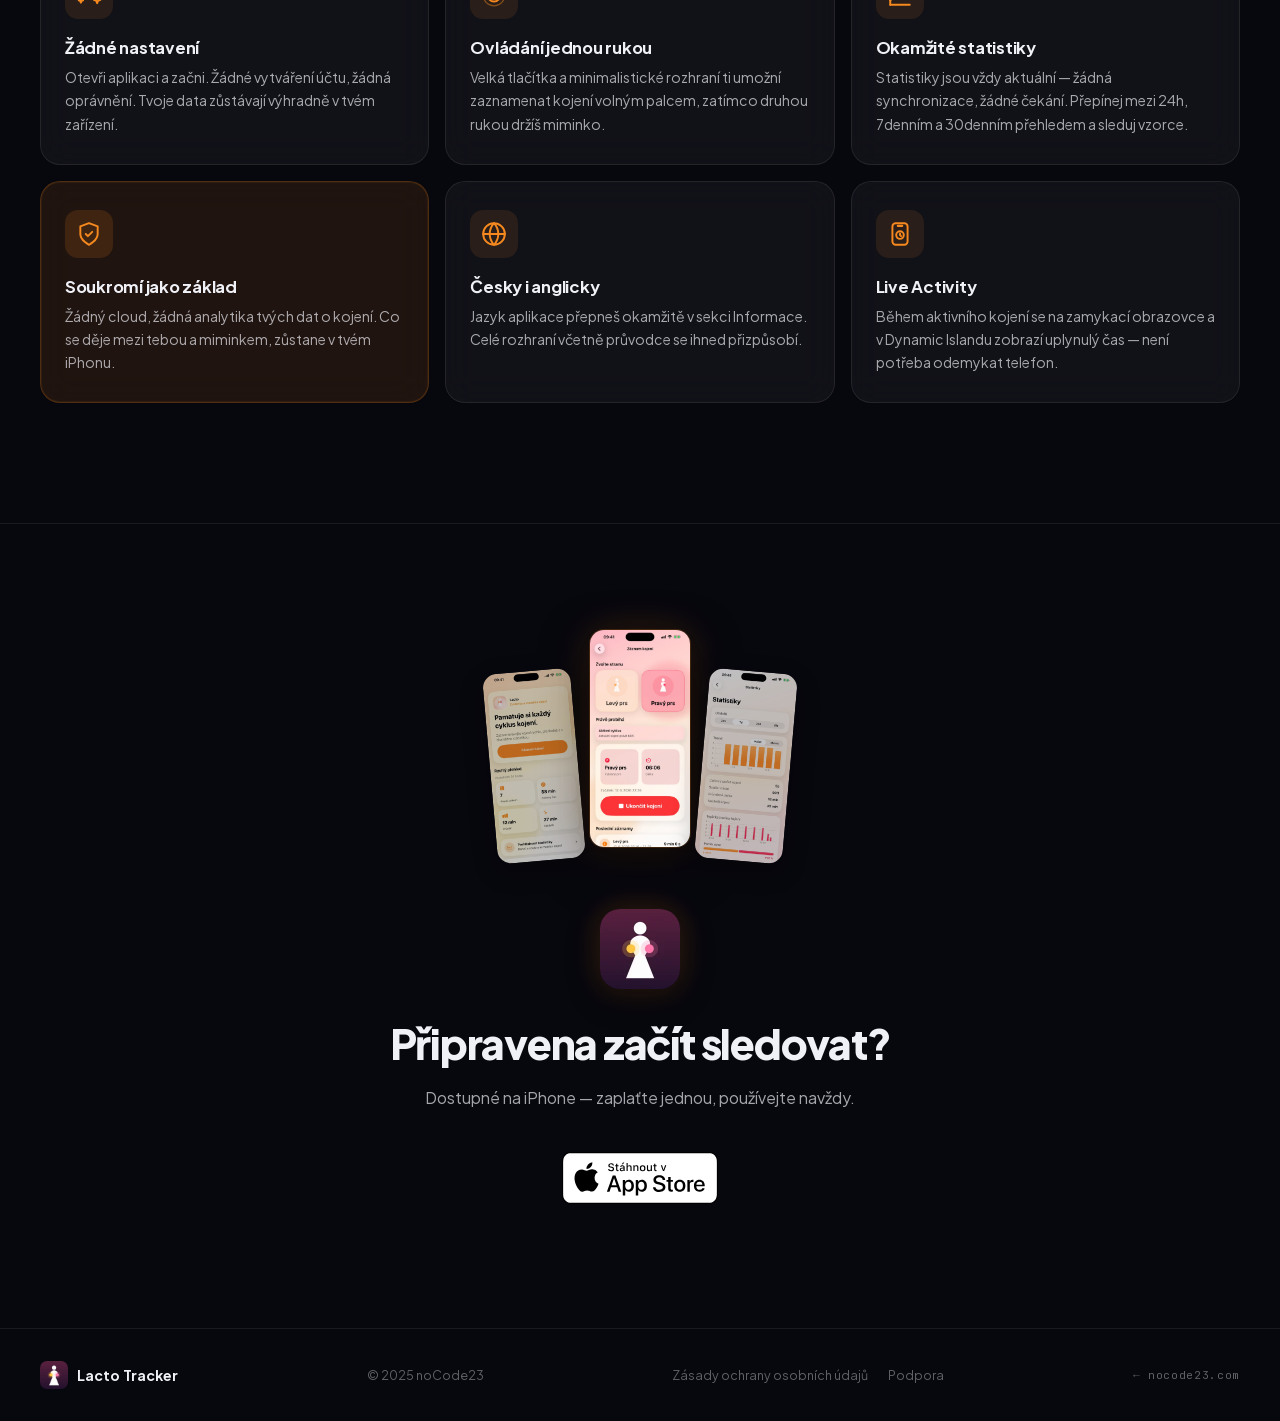
==== commit 9aedc37f: "feat: update app screenshots with new EN/CS versions Replace all 4 EN screenshots with new App Store" ====
--- a/index-cs.html
+++ b/index-cs.html
@@ -125,8 +125,8 @@
         <div class="iphone-frame">
           <div class="iphone-screen">
             <picture>
-              <source srcset="assets/images/main_screen.webp" type="image/webp" />
-              <img src="assets/images/main_screen.png" alt="Hlavní obrazovka Lacto Tracker" />
+              <source srcset="assets/images/main_screen_cs.webp" type="image/webp" />
+              <img src="assets/images/main_screen_cs.png" alt="Hlavní obrazovka Lacto Tracker" />
             </picture>
           </div>
         </div>
@@ -173,20 +173,20 @@
         <div class="showcase-iphone" id="showcasePhone" aria-hidden="true">
           <div class="showcase-screen" id="showcaseScreen">
             <picture>
-              <source srcset="assets/images/main_screen.webp" type="image/webp" />
-              <img src="assets/images/main_screen.png" alt="Hlavní obrazovka" class="active" data-step="0" loading="lazy" />
-            </picture>
-            <picture>
-              <source srcset="assets/images/feeding_record.webp" type="image/webp" />
-              <img src="assets/images/feeding_record.png" alt="Záznam kojení" data-step="1" loading="lazy" />
-            </picture>
-            <picture>
-              <source srcset="assets/images/statistics.webp" type="image/webp" />
-              <img src="assets/images/statistics.png" alt="Statistiky" data-step="2" loading="lazy" />
-            </picture>
-            <picture>
-              <source srcset="assets/images/information.webp" type="image/webp" />
-              <img src="assets/images/information.png" alt="Informace" data-step="3" loading="lazy" />
+              <source srcset="assets/images/main_screen_cs.webp" type="image/webp" />
+              <img src="assets/images/main_screen_cs.png" alt="Hlavní obrazovka" class="active" data-step="0" loading="lazy" />
+            </picture>
+            <picture>
+              <source srcset="assets/images/feeding_record_cs.webp" type="image/webp" />
+              <img src="assets/images/feeding_record_cs.png" alt="Záznam kojení" data-step="1" loading="lazy" />
+            </picture>
+            <picture>
+              <source srcset="assets/images/statistics_cs.webp" type="image/webp" />
+              <img src="assets/images/statistics_cs.png" alt="Statistiky" data-step="2" loading="lazy" />
+            </picture>
+            <picture>
+              <source srcset="assets/images/information_cs.webp" type="image/webp" />
+              <img src="assets/images/information_cs.png" alt="Informace" data-step="3" loading="lazy" />
             </picture>
           </div>
         </div>
@@ -343,16 +343,16 @@
     <div class="cta-inner fade-in">
       <div class="cta-phones" aria-hidden="true">
         <picture>
-          <source srcset="assets/images/main_screen.webp" type="image/webp" />
-          <img src="assets/images/main_screen.png" class="cta-phone-thumb" loading="lazy" alt="" />
+          <source srcset="assets/images/main_screen_cs.webp" type="image/webp" />
+          <img src="assets/images/main_screen_cs.png" class="cta-phone-thumb" loading="lazy" alt="" />
         </picture>
         <picture>
-          <source srcset="assets/images/feeding_record.webp" type="image/webp" />
-          <img src="assets/images/feeding_record.png" class="cta-phone-thumb cta-phone-thumb--center" loading="lazy" alt="" />
+          <source srcset="assets/images/feeding_record_cs.webp" type="image/webp" />
+          <img src="assets/images/feeding_record_cs.png" class="cta-phone-thumb cta-phone-thumb--center" loading="lazy" alt="" />
         </picture>
         <picture>
-          <source srcset="assets/images/statistics.webp" type="image/webp" />
-          <img src="assets/images/statistics.png" class="cta-phone-thumb cta-phone-thumb--right" loading="lazy" alt="" />
+          <source srcset="assets/images/statistics_cs.webp" type="image/webp" />
+          <img src="assets/images/statistics_cs.png" class="cta-phone-thumb cta-phone-thumb--right" loading="lazy" alt="" />
         </picture>
       </div>
       <picture>
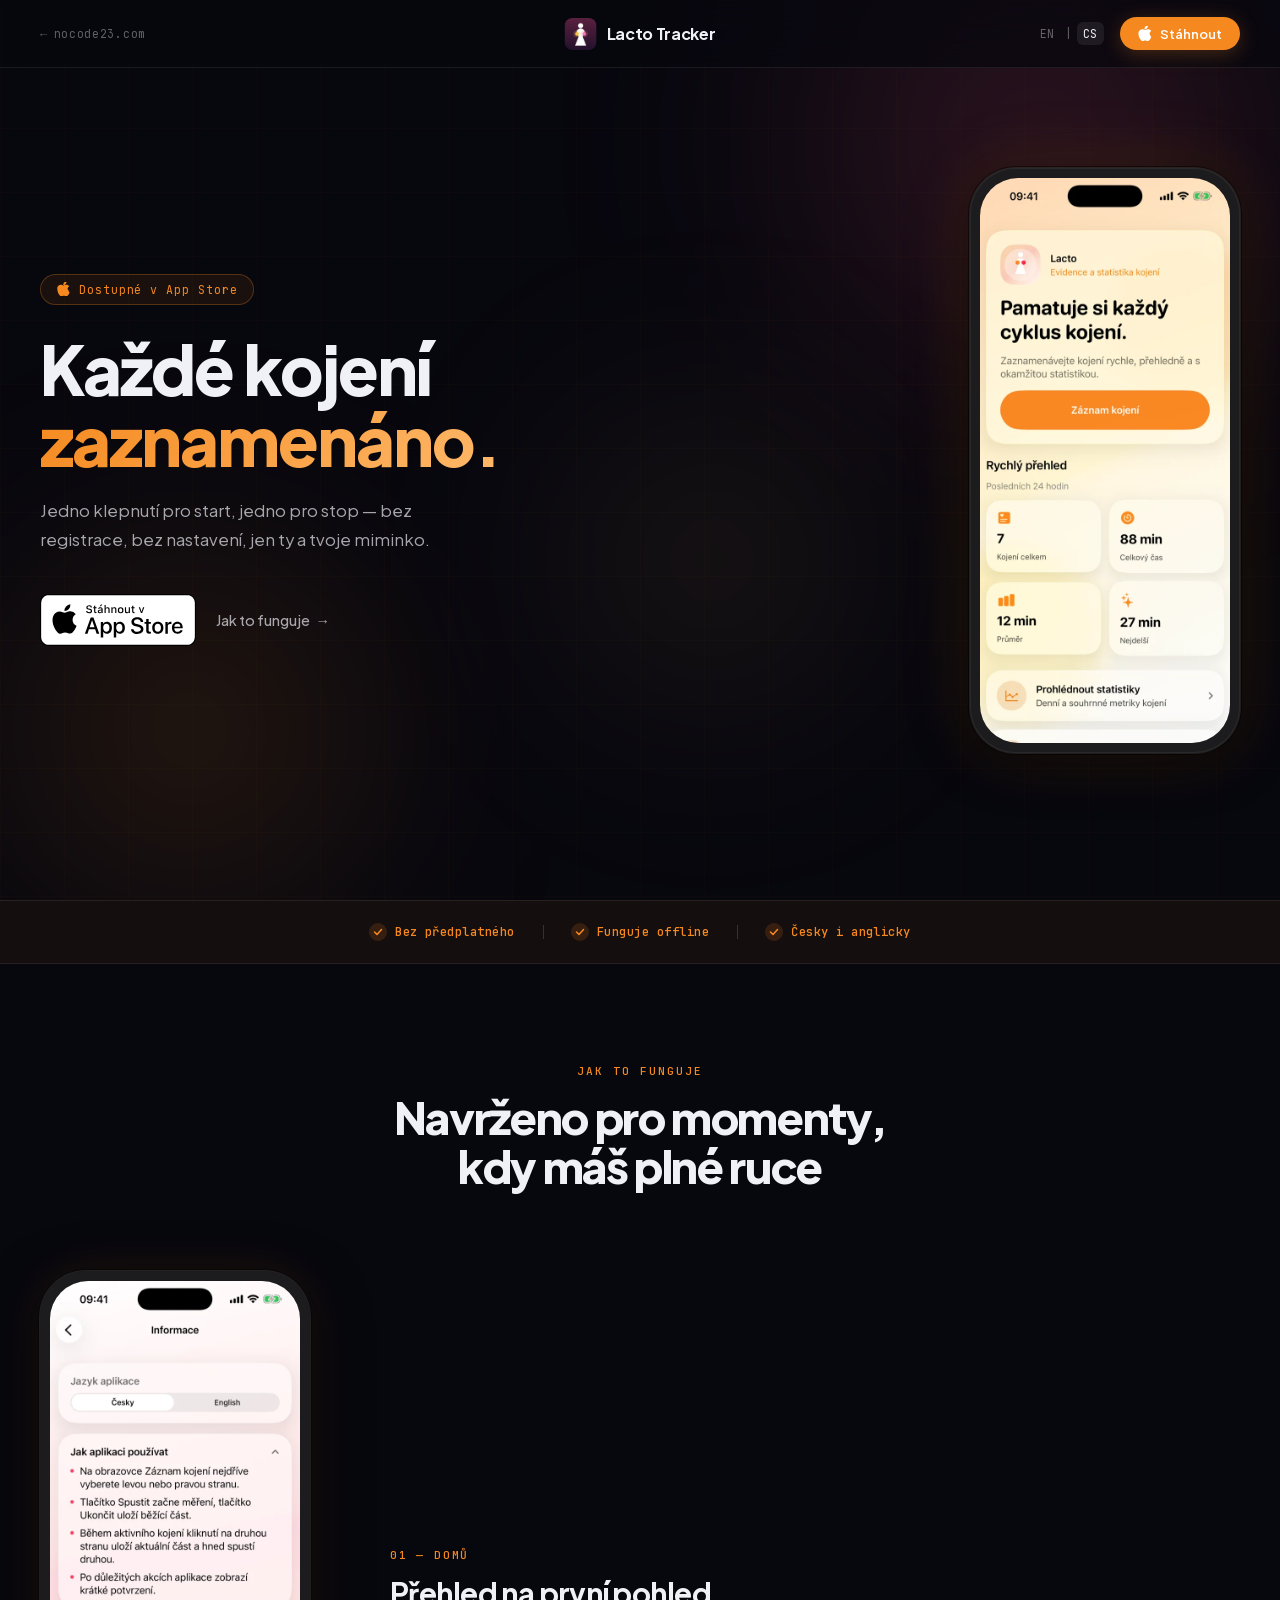
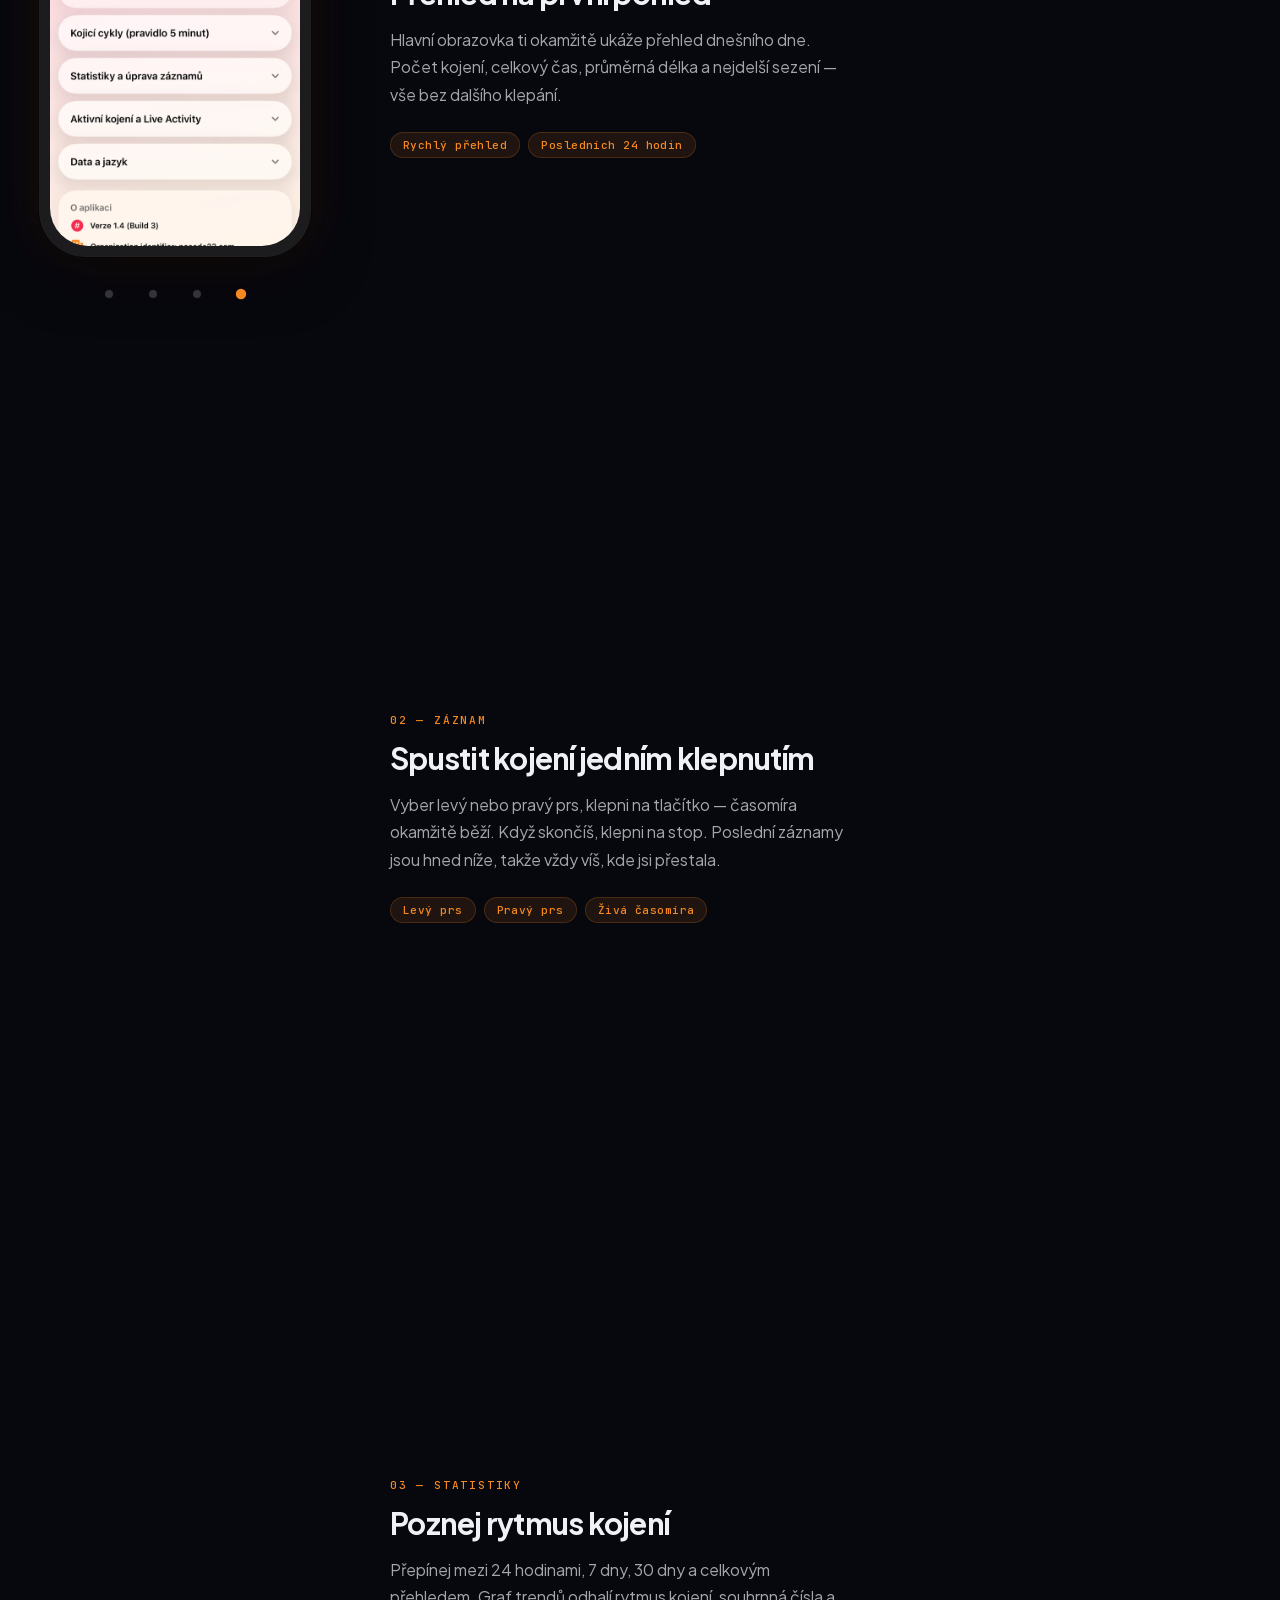
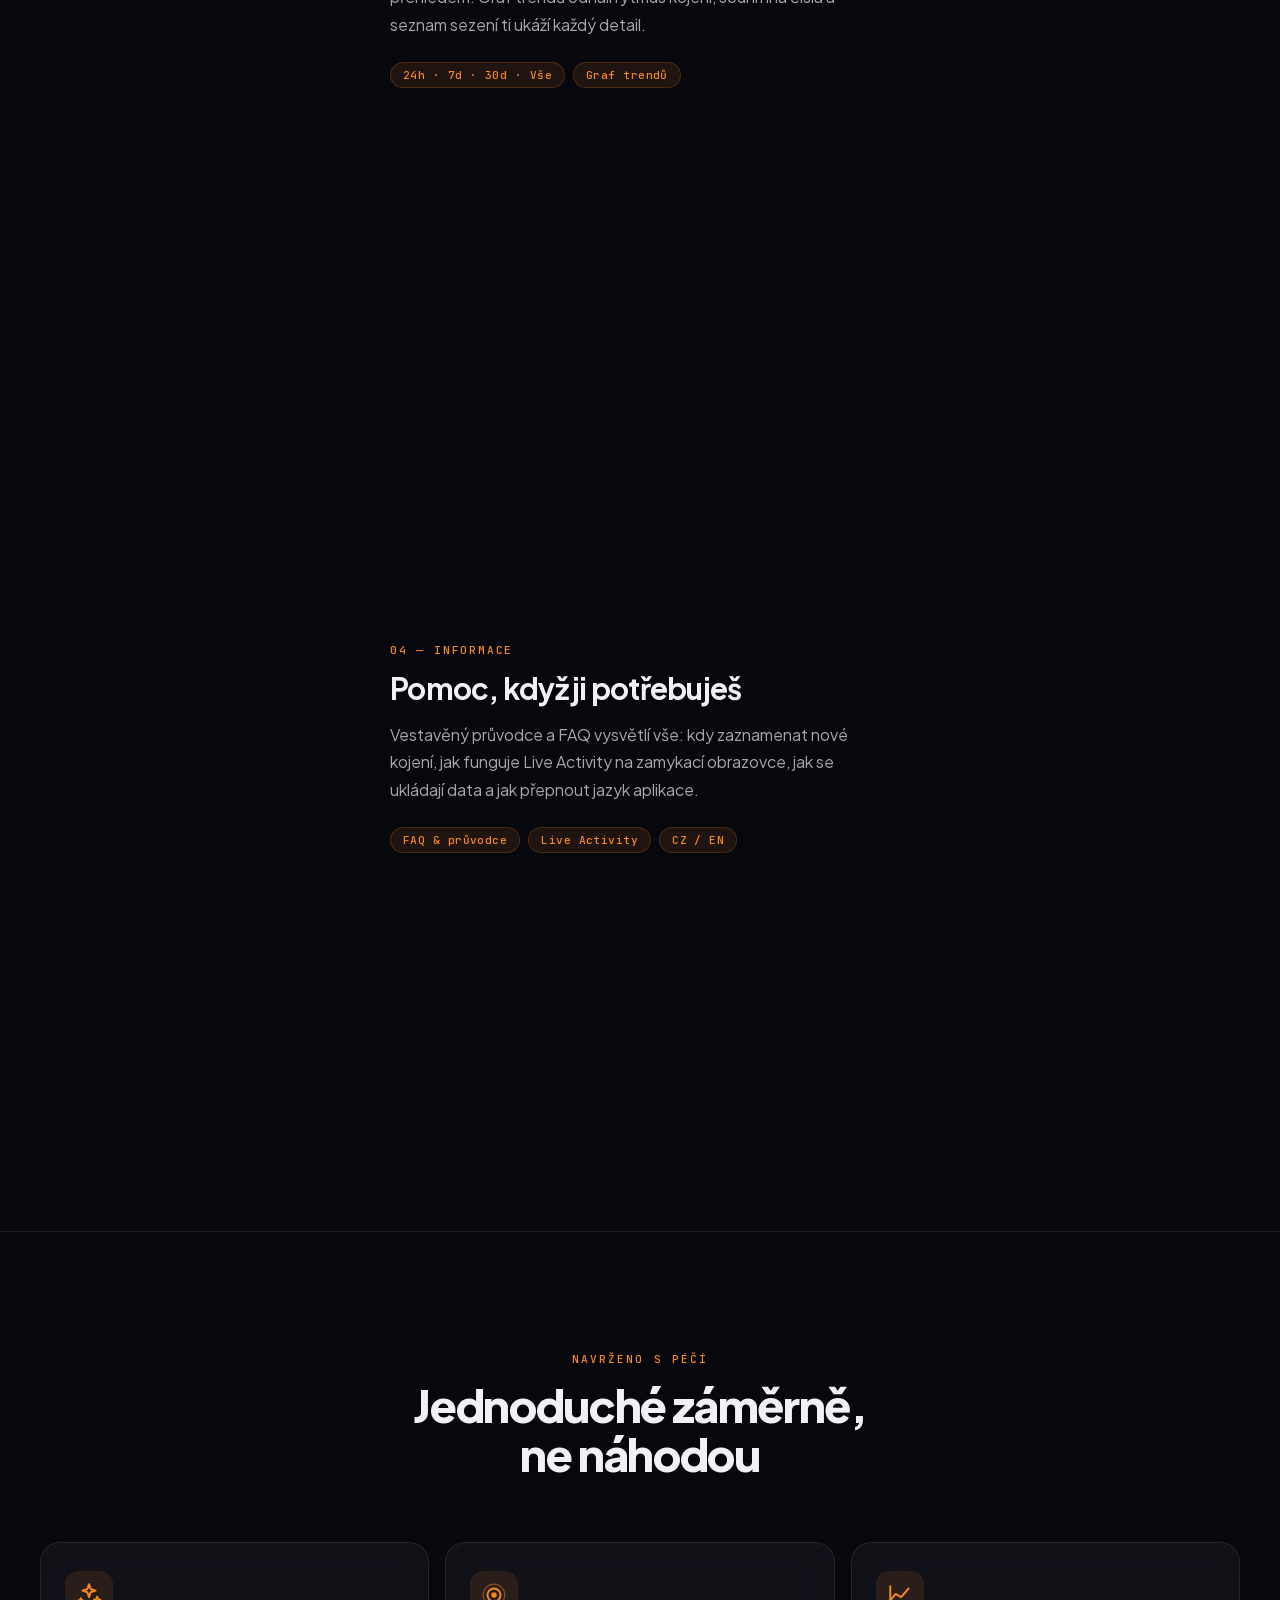
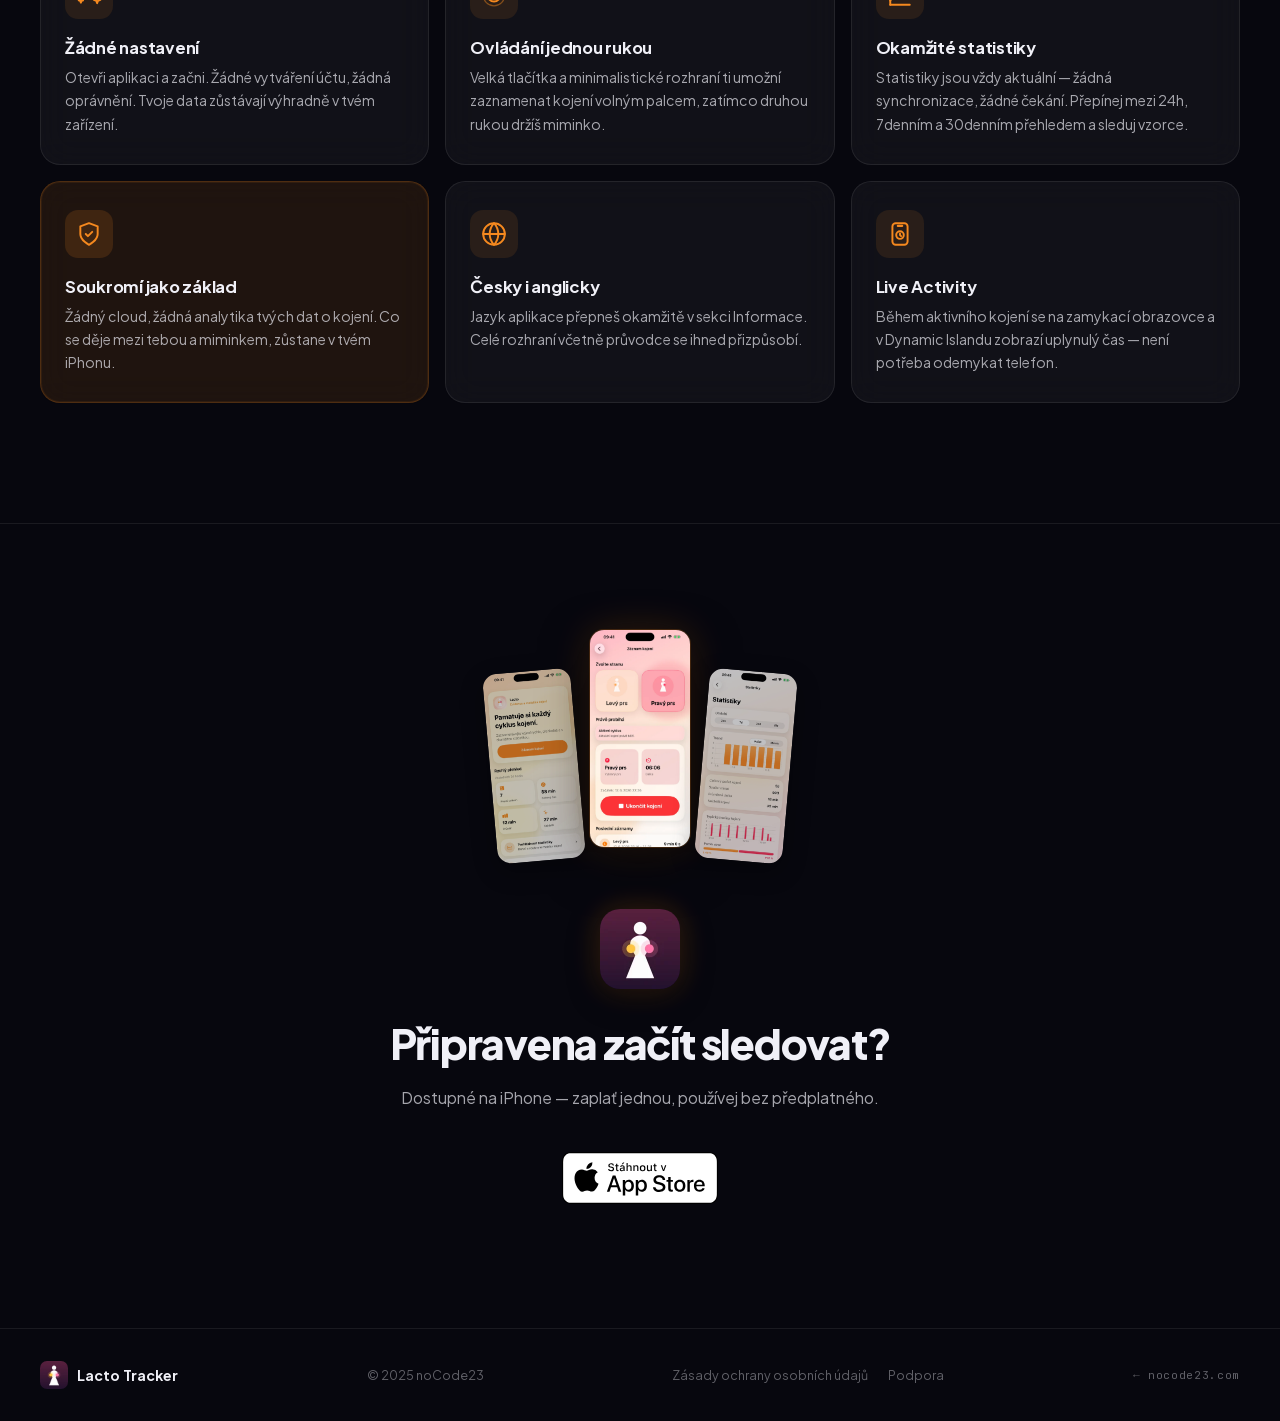
==== commit 1b5c4e0a: "Improve Czech copy and accessible motion fallbacks" ====
--- a/index-cs.html
+++ b/index-cs.html
@@ -3,7 +3,7 @@
 <head>
   <meta charset="UTF-8" />
   <meta name="viewport" content="width=device-width, initial-scale=1.0" />
-  <title>Lacto Tracker — Každé kojení, zaznamenáno.</title>
+  <title>Lacto Tracker — Každé kojení zaznamenáno.</title>
   <meta name="description" content="Jednoduchá aplikace pro sledování kojení. Jedno klepnutí pro start, jedno pro stop. Bez registrace, funguje offline." />
   <meta name="keywords" content="sledování kojení, aplikace kojení, kojení záznam, kojící maminky, aplikace pro maminky, tracker kojení, kojení iPhone, kojení statistiky, délka kojení, levý pravý prs" />
   <meta name="author" content="noCode23" />
@@ -102,7 +102,7 @@
         </div>
 
         <h1 class="hero-headline">
-          Každé kojení,<br><span class="accent">zaznamenáno.</span>
+          Každé kojení<br><span class="accent">zaznamenáno.</span>
         </h1>
 
         <p class="hero-subtitle">
@@ -228,7 +228,7 @@
         <article class="showcase-step" data-step="2">
           <div class="step-content">
             <p class="step-eyebrow">03 — Statistiky</p>
-            <h3 class="step-title">Porozumět svým vzorcům</h3>
+            <h3 class="step-title">Poznej rytmus kojení</h3>
             <p class="step-desc">Přepínej mezi 24 hodinami, 7 dny, 30 dny a celkovým přehledem. Graf trendů odhalí rytmus kojení, souhrnná čísla a seznam sezení ti ukáží každý detail.</p>
             <div class="step-tags">
               <span class="tag">24h · 7d · 30d · Vše</span>
@@ -360,7 +360,7 @@
         <img src="assets/images/app_logo.png" alt="Lacto Tracker" class="cta-logo" loading="lazy" />
       </picture>
       <h2 class="cta-title">Připravena začít sledovat?</h2>
-      <p class="cta-subtitle">Dostupné na iPhone — zaplaťte jednou, používejte navždy.</p>
+      <p class="cta-subtitle">Dostupné na iPhone — zaplať jednou, používej bez předplatného.</p>
       <a href="https://apps.apple.com/cz/app/lacto-tracker/id6760203009?l=cs"
          class="appstore-badge" target="_blank" rel="noopener">
         <img src="assets/images/App_Store_Badge_CZ_RGB_wht_092917.svg"
--- a/assets/css/main.css
+++ b/assets/css/main.css
@@ -405,12 +405,12 @@
 .section-title .line { display: block; }
 
 /* ─── Fade-in ───────────────────────────────────────────────── */
-.fade-in {
+.motion-ready .fade-in {
   opacity: 0;
   transform: translateY(26px);
   transition: opacity .65s ease, transform .65s ease;
 }
-.fade-in.visible { opacity: 1; transform: translateY(0); }
+.motion-ready .fade-in.visible { opacity: 1; transform: translateY(0); }
 
 /* ─── Sticky Showcase ───────────────────────────────────────── */
 #showcase {
@@ -958,3 +958,11 @@
   .privacy-lead  { padding: 22px 20px; }
   .privacy-section { padding: 20px 18px; gap: 14px; }
 }
+
+html:not(.motion-ready) .feature-card { opacity: 1; transform: none; }
+:focus-visible { outline: 3px solid #F5891F; outline-offset: 4px; }
+@media (prefers-reduced-motion: reduce) {
+  html { scroll-behavior: auto; }
+  *, *::before, *::after { animation: none !important; transition: none !important; }
+  .motion-ready .fade-in, .feature-card { opacity: 1; transform: none; }
+}
